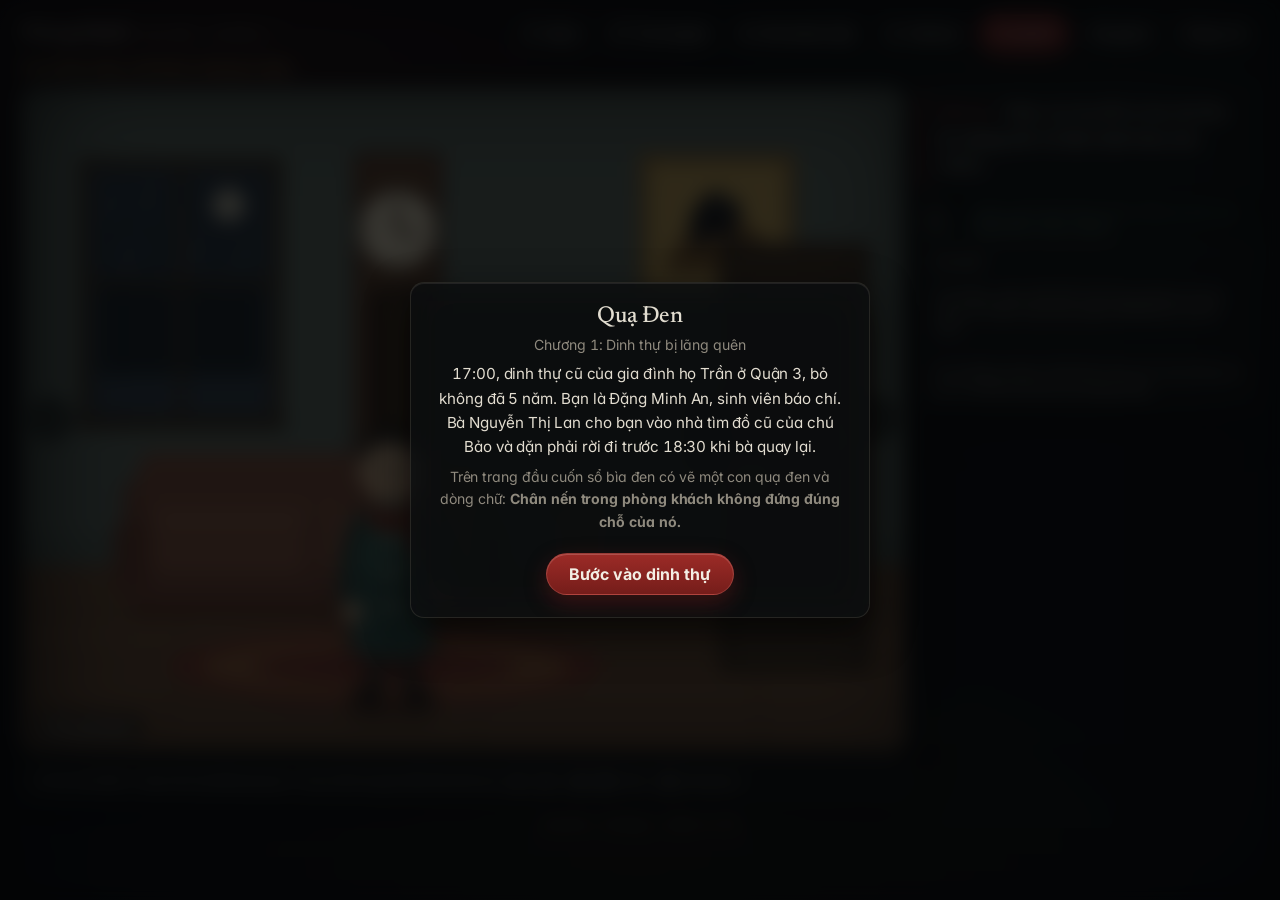
==== frontend/game.html @ e0f959d4 "fix: dong bo api.js sang session cookie va sua puzzle.js khop game.html" ====
<!doctype html>
<html lang="vi">
  <head>
    <meta charset="utf-8" />
    <meta name="viewport" content="width=device-width, initial-scale=1, viewport-fit=cover" />
    <meta name="color-scheme" content="dark" />
    <link rel="icon" href="data:," />
    <title>Quạ Đen: Chương 1, Dinh thự bị lãng quên</title>
    <link rel="preconnect" href="https://fonts.googleapis.com" />
    <link rel="preconnect" href="https://fonts.gstatic.com" crossorigin />
    <link href="https://fonts.googleapis.com/css2?family=Inter:wght@400;500;600;700&family=Newsreader:ital,opsz,wght@0,6..72,500;0,6..72,600;1,6..72,400&display=swap" rel="stylesheet" />
    <style>
      :root{
        --bg:#e9e4d8; --panel:#f5f1e6; --ink:#2b2620; --ink-soft:#5c554a;
        --line:#c9bfa9; --accent:#8a3324; --accent-2:#31544d;
        --slot:#efe9da; --slot-line:#b8ab8f; --bar:#efe9da;
        --shadow:0 10px 30px rgba(43,38,32,.18);
      }
      @media (prefers-color-scheme: dark){
        :root{
          --bg:#171512; --panel:#221f1b; --ink:#ece5d3; --ink-soft:#b3a98f;
          --line:#4a4234; --accent:#c96f4a; --accent-2:#7fb3a5;
          --slot:#2a2620; --slot-line:#57503e; --bar:#221f1b;
          --shadow:0 10px 30px rgba(0,0,0,.5);
        }
      }
      *{ box-sizing:border-box; }
      html,body{ margin:0; padding:0; }
      body{
        background:var(--bg); color:var(--ink);
        font-family:"Be Vietnam Pro", system-ui, sans-serif;
        min-height:100vh; min-height:100dvh; display:flex; flex-direction:column; align-items:center;
        padding:14px 14px calc(28px + env(safe-area-inset-bottom, 0px));
        -webkit-text-size-adjust:100%;
      }
      button{ font-family:inherit; cursor:pointer; min-height:2.25rem; touch-action:manipulation; }
      .wrap{ width:100%; max-width:1240px; display:flex; flex-direction:column; gap:12px; }

      /* ---------- responsive game layout (PC 2 cột, Mobile/Tablet 1 cột) ---------- */
      .game-layout{
        display:grid;
        grid-template-columns:minmax(0, 1fr) 340px;
        gap:14px;
        align-items:start;
      }
      .game-main{ display:flex; flex-direction:column; gap:10px; min-width:0; }
      .game-side{
        display:flex; flex-direction:column; gap:10px; min-width:0;
        position:sticky; top:12px;
      }

      /* ---------- top bar ---------- */
      .topbar{ display:flex; align-items:center; gap:8px; flex-wrap:wrap; }
      .topbar .room-name{
        font-family:"Playfair Display", serif; font-size:clamp(1.08rem, 2.2vw, 1.3rem); font-weight:700; letter-spacing:.02em;
        margin-right:auto; display:flex; align-items:baseline; gap:10px; flex-wrap:wrap;
      }
      .room-name .chap{ font-family:"Be Vietnam Pro",sans-serif; font-size:.72rem; font-weight:600; color:var(--ink-soft); letter-spacing:.14em; text-transform:uppercase; }
      .tbtn{
        background:var(--panel); color:var(--ink); border:1px solid var(--line);
        border-radius:8px; padding:6px 12px; min-height:38px; font-size:.84rem; font-weight:600;
        display:inline-flex; align-items:center; justify-content:center; gap:6px; white-space:nowrap;
        transition:border-color .15s, color .15s, filter .15s;
      }
      .tbtn:hover{ border-color:var(--accent); color:var(--accent); }
      .tbtn svg{ width:16px; height:16px; flex-shrink:0; }

      /* ---------- scene ---------- */
      .scene-shell{
        position:relative; border-radius:10px; overflow:hidden;
        border:1px solid var(--line); box-shadow:var(--shadow);
        background:#4d5a54; aspect-ratio:4/3;
        width:100%;
        max-width:min(100%, calc((100dvh - 140px) * 4 / 3));
        margin:0 auto;
        user-select:none; -webkit-user-select:none; touch-action:manipulation;
      }
      .scene{ position:absolute; inset:0; display:none; }
      .scene.active{ display:block; }
      .scene svg{ width:100%; height:100%; display:block; }
      .hotspot{
        position:absolute; background:transparent; border:none; padding:0; margin:0;
        min-height:0; cursor:pointer; border-radius:8px; z-index:3;
      }
      .hotspot:hover, .hotspot:focus-visible{
        outline:2px solid rgba(255,236,180,.0);
        box-shadow:inset 0 0 0 2px rgba(255,238,190,.55), inset 0 0 22px rgba(255,238,190,.28);
      }
      .hotspot.taken{ display:none; }
      .nav-arrow{
        position:absolute; top:50%; transform:translateY(-50%); z-index:5;
        width:44px; height:64px; border:none; border-radius:8px;
        background:rgba(20,16,10,.38); color:#f3ead2; font-size:1.5rem; line-height:1;
        display:flex; align-items:center; justify-content:center; min-height:0;
        transition:background .15s;
      }
      .nav-arrow:hover{ background:rgba(20,16,10,.62); }
      .nav-arrow.left{ left:8px; } .nav-arrow.right{ right:8px; }
      .vignette{ position:absolute; inset:0; pointer-events:none; z-index:2;
        box-shadow:inset 0 0 90px rgba(10,8,4,.5), inset 0 0 18px rgba(10,8,4,.35); }
      .room-tag{
        position:absolute; left:12px; bottom:10px; z-index:4; pointer-events:none;
        background:rgba(20,16,10,.5); color:#f3ead2; font-size:.78rem; font-weight:600;
        padding:5px 10px; border-radius:6px; letter-spacing:.06em;
      }
      /* ---------- player character ---------- */
      .player{
        position:absolute; z-index:6; width:13.5%; aspect-ratio: 62/150;
        left:42%; top:52%; transform:translate(-50%,-100%);
        pointer-events:none; filter:drop-shadow(0 10px 8px rgba(0,0,0,.35));
        transition:none; will-change:left,top;
      }
      .player-inner{ width:100%; height:100%; transform-origin:50% 90%; }
      .player.flip .player-inner{ transform:scaleX(-1); }
      .player.walking .player-inner{ animation:walkBob .36s ease-in-out infinite alternate; }
      .player.bending .player-inner{ animation:bendDown .55s ease forwards; }
      .player .held-item{
        position:absolute; right:-14%; top:46%; width:42%; height:28%;
        display:none; align-items:center; justify-content:center;
        background:rgba(245,241,230,.92); border:1.5px solid #8a3324; border-radius:50%;
        padding:4px;
      }
      .player.has-held .held-item{ display:flex; }
      .player .held-item svg{ width:100%; height:100%; }
      .player .walk-shadow{
        position:absolute; left:12%; right:12%; bottom:-2%; height:10px; border-radius:50%;
        background:rgba(0,0,0,.28); filter:blur(2px);
      }
      @keyframes walkBob{ from{ transform:translateY(0) rotate(-1.2deg);} to{ transform:translateY(-4.5%) rotate(1.2deg);} }
      @keyframes bendDown{ 0%{ transform:rotate(0);} 45%{ transform:rotate(9deg) translateY(6%);} 100%{ transform:rotate(0);} }
      .player.flip.walking .player-inner{ animation:walkBobFlip .36s ease-in-out infinite alternate; }
      @keyframes walkBobFlip{ from{ transform:scaleX(-1) translateY(0) rotate(-1.2deg);} to{ transform:scaleX(-1) translateY(-4.5%) rotate(1.2deg);} }
      .click-marker{
        position:absolute; z-index:5; width:26px; height:26px; margin:-13px 0 0 -13px;
        border:2px solid rgba(255,238,190,.95); border-radius:50%; pointer-events:none;
        opacity:0; transform:scale(.4);
      }
      .click-marker.pop{ animation:markerPop .5s ease-out forwards; }
      @keyframes markerPop{ 0%{opacity:1; transform:scale(.4);} 100%{opacity:0; transform:scale(1.5);} }
      .controls-hint{
        display:flex; gap:6px; flex-wrap:wrap; align-items:center; font-size:.8rem; color:var(--ink-soft);
        background:var(--panel); border:1px solid var(--line); border-radius:10px; padding:8px 12px; line-height:1.5;
      }
      .controls-hint b{ color:var(--ink); }
      .controls-hint kbd{
        font-family:inherit; font-size:.72rem; font-weight:700; background:var(--slot); border:1px solid var(--slot-line);
        border-bottom-width:2px; border-radius:5px; padding:1px 6px; color:var(--ink);
      }
      .target-ring{
        position:absolute; z-index:4; border:2px dashed rgba(255,238,190,.9); border-radius:8px; pointer-events:none;
        opacity:0; transition:opacity .2s;
      }
      .target-ring.show{ opacity:1; }

      /* ---------- dialogue ---------- */
      .dialogue{
        background:var(--bar); border:1px solid var(--line); border-radius:10px;
        min-height:64px; padding:12px 16px; display:flex; align-items:center;
        font-size:1rem; line-height:1.55;
      }
      .dialogue .who{ font-family:"Playfair Display",serif; font-style:italic; color:var(--accent); margin-right:8px; white-space:nowrap; }
      .objective{
        font-size:.82rem; color:var(--ink-soft); display:flex; gap:8px; align-items:center; padding:0 4px;
      }
      .objective b{ color:var(--accent-2); }

      /* ---------- inventory ---------- */
      .inv-wrap{ background:var(--panel); border:1px solid var(--line); border-radius:10px; padding:10px 12px; }
      .inv-label{ font-size:.7rem; font-weight:700; letter-spacing:.16em; text-transform:uppercase; color:var(--ink-soft); margin-bottom:8px; }
      .inv{ display:flex; gap:8px; flex-wrap:wrap; }
      .slot{
        width:60px; height:60px; border-radius:10px; border:1.5px dashed var(--slot-line);
        background:var(--slot); display:flex; flex-direction:column; align-items:center; justify-content:center;
        gap:1px; padding:4px 2px; position:relative; min-height:60px;
      }
      .slot.filled{ border-style:solid; cursor:pointer; }
      .slot.filled:hover{ border-color:var(--accent); }
      .slot.selected{ border-color:var(--accent); border-style:solid; box-shadow:0 0 0 2px var(--accent) inset, 0 4px 10px rgba(0,0,0,.15); background:var(--panel); }
      .slot svg{ width:30px; height:30px; }
      .slot .nm{ font-size:.56rem; font-weight:600; text-align:center; line-height:1.15; color:var(--ink); }
      .inv-empty{ font-size:.85rem; color:var(--ink-soft); padding:10px 2px; }

      /* ---------- modal / close-up ---------- */
      .overlay{
        position:fixed; inset:0; z-index:50; display:none;
        background:rgba(12,10,6,.66); align-items:center; justify-content:center; padding:16px;
      }
      .overlay.open{ display:flex; }
      .card{
        background:var(--panel); color:var(--ink); border:1px solid var(--line); border-radius:14px;
        max-width:460px; width:100%; padding:22px; box-shadow:var(--shadow);
        max-height:92vh; overflow-y:auto; text-align:center;
      }
      .card h2{ font-family:"Playfair Display",serif; margin:0 0 6px; font-size:1.45rem; }
      .card p{ margin:6px 0; line-height:1.6; font-size:.95rem; }
      .card .sub{ color:var(--ink-soft); font-size:.88rem; }
      .btn{
        background:var(--accent); color:#fdf6e3; border:none; border-radius:9px;
        padding:10px 22px; font-size:1rem; font-weight:700; margin-top:14px;
      }
      .btn:hover{ filter:brightness(1.12); }
      .btn.ghost{ background:transparent; color:var(--ink); border:1px solid var(--line); }
      .close-x{
        float:right; background:transparent; border:1px solid var(--line); border-radius:8px;
        width:38px; height:38px; font-size:1.05rem; color:var(--ink); min-height:38px;
      }

      /* clock puzzle */
      .clockface{ width:190px; height:190px; margin:10px auto; position:relative; }
      .steppers{ display:flex; gap:14px; justify-content:center; margin-top:8px; flex-wrap:wrap; }
      .stepper{ display:flex; align-items:center; gap:8px; }
      .stepper button{ width:40px; height:40px; border-radius:8px; border:1px solid var(--line); background:var(--slot); font-size:1.15rem; font-weight:700; color:var(--ink); }
      .stepper .val{ font-family:"Playfair Display",serif; font-size:1.5rem; min-width:64px; }
      .stepper .lab{ font-size:.72rem; color:var(--ink-soft); font-weight:700; letter-spacing:.1em; }

      /* safe keypad */
      .safe-display{
        font-family:"Playfair Display",serif; font-size:2rem; letter-spacing:.5em; text-indent:.5em;
        background:var(--slot); border:1px solid var(--line); border-radius:10px; padding:8px 0; margin:12px auto; max-width:260px; min-height:60px;
      }
      .pad{ display:grid; grid-template-columns:repeat(3,64px); gap:8px; justify-content:center; margin-top:6px; }
      .pad button{ height:52px; border-radius:10px; border:1px solid var(--line); background:var(--slot); font-size:1.2rem; font-weight:700; color:var(--ink); }
      .pad button:hover{ border-color:var(--accent); color:var(--accent); }
      .pad .wide{ grid-column:span 1; font-size:.85rem; }

      /* symbol panel */
      .symrow{ display:flex; gap:10px; justify-content:center; margin:14px 0 6px; flex-wrap:wrap; }
      .symbtn{
        width:72px; height:72px; border-radius:12px; border:1.5px solid var(--line);
        background:var(--slot); display:flex; align-items:center; justify-content:center; min-height:72px;
      }
      .symbtn:hover{ border-color:var(--accent); }
      .symbtn svg{ width:44px; height:44px; }
      .dots{ display:flex; gap:8px; justify-content:center; margin-top:10px; }
      .dots i{ width:12px; height:12px; border-radius:50%; border:1.5px solid var(--slot-line); display:block; }
      .dots i.on{ background:var(--accent); border-color:var(--accent); }
      .shake{ animation:shake .4s; }
      @keyframes shake{ 0%,100%{transform:translateX(0)} 25%{transform:translateX(-7px)} 75%{transform:translateX(7px)} }

      .mirror-syms{ display:flex; gap:14px; justify-content:center; align-items:center; margin:14px 0; flex-wrap:wrap; }
      .mirror-syms svg{ width:46px; height:46px; }
      .mirror-syms .arr{ color:var(--ink-soft); font-size:1.2rem; }
      .radio-line{ font-family:"Playfair Display",serif; font-style:italic; font-size:1.15rem; min-height:1.6em; }
      .static-noise{ letter-spacing:.3em; color:var(--ink-soft); }

      .end-stats{ display:flex; gap:10px; justify-content:center; margin:14px 0 4px; flex-wrap:wrap; }
      .end-stats .st{ background:var(--slot); border:1px solid var(--line); border-radius:10px; padding:10px 16px; }
      .end-stats .st b{ display:block; font-family:"Playfair Display",serif; font-size:1.4rem; }
      .end-stats .st span{ font-size:.72rem; color:var(--ink-soft); font-weight:700; letter-spacing:.08em; text-transform:uppercase; }

      .toast{
        position:fixed; left:50%; bottom:22px; transform:translateX(-50%) translateY(20px); z-index:60;
        background:#241f16; color:#f5edd6; padding:10px 18px; border-radius:10px; font-size:.92rem; font-weight:600;
        opacity:0; pointer-events:none; transition:all .25s; box-shadow:var(--shadow); max-width:92vw; text-align:center;
      }
      .toast.show{ opacity:1; transform:translateX(-50%) translateY(0); }

      .footer-note{ font-size:.78rem; color:var(--ink-soft); text-align:center; margin-top:2px; line-height:1.6; }
      @media (max-width:820px){
        .wrap{ max-width:820px; }
        .game-layout{ grid-template-columns:1fr; }
        .game-side{ position:static; }
        .scene-shell{ max-width:min(100%, calc(50dvh * 4 / 3)); }
      }
      @media (hover:none){
        .kbd-hint{ display:none; }
        .hotspot:not(.taken){
          box-shadow:inset 0 0 0 1.5px rgba(255,238,190,.22);
        }
      }
      @media (max-width:600px){
        body{ padding:10px 10px calc(20px + env(safe-area-inset-bottom, 0px)); }
        .topbar{ gap:6px; }
        .topbar .room-name{ width:100%; margin-right:0; font-size:1.08rem; }
        .tbtn{ padding:6px 10px; font-size:.8rem; min-height:36px; flex:1 1 auto; }
        .game-user{ width:100%; text-align:left; }
        .slot{ width:56px; height:56px; min-height:56px; }
        .dialogue{ font-size:.94rem; min-height:58px; padding:10px 12px; }
        .controls-hint{ font-size:.76rem; padding:7px 10px; }
        .nav-arrow{ width:40px; height:58px; font-size:1.35rem; }
        .nav-arrow.left{ left:4px; } .nav-arrow.right{ right:4px; }
        .card{ padding:18px 16px; }
        .pad{ grid-template-columns:repeat(3, minmax(52px, 64px)); gap:6px; }
        .pad button{ height:48px; }
        .symbtn{ width:62px; height:62px; min-height:62px; }
        .symbtn svg{ width:36px; height:36px; }
      }
      @media (prefers-reduced-motion: reduce){
        .shake{ animation:none; }
        .toast{ transition:none; }
      }
    </style>
  
    <style>
      /* Giao dien Rusty Lake Noir + Liquid Glass toi cho game Qua Den. */
      :root{
        --bg:#070809; --panel:rgba(14,16,17,.74); --ink:#e2ddd0; --ink-soft:#8f8a7e;
        --line:rgba(210,198,170,.13); --accent:#b89146; --accent-2:#5d8277; --blood:#8c2623;
        --slot:rgba(226,221,208,.04); --slot-line:rgba(210,198,170,.18); --bar:rgba(14,16,17,.74);
        --shadow:inset 0 1px 0 rgba(242,234,214,.09), 0 16px 42px rgba(0,0,0,.68);
        --font-display:"Newsreader", Georgia, "Times New Roman", serif;
        --font-apple:-apple-system, BlinkMacSystemFont, "SF Pro Text", "Inter", "Segoe UI", system-ui, sans-serif;
      }
      body{
        font-family:var(--font-apple);
        font-feature-settings:"cv02","cv03","cv04","cv11";
        font-variant-numeric:tabular-nums;
        letter-spacing:-.005em;
        -webkit-font-smoothing:antialiased;
        -moz-osx-font-smoothing:grayscale;
        text-rendering:optimizeLegibility;
        background:
          radial-gradient(ellipse 65% 45% at 18% 8%, rgba(140,38,35,.17), transparent 62%),
          radial-gradient(ellipse 60% 50% at 85% 22%, rgba(28,48,42,.30), transparent 65%),
          radial-gradient(ellipse 75% 45% at 50% 96%, rgba(115,87,35,.12), transparent 60%),
          var(--bg);
        background-attachment:fixed;
      }
      body::after{
        content:""; position:fixed; inset:0; pointer-events:none; z-index:40;
        box-shadow:inset 0 0 130px rgba(0,0,0,.78);
      }
      .topbar .room-name, .card h2, .dialogue .who, .stepper .val,
      .safe-display, .radio-line, .end-stats .st b{
        font-family:var(--font-display);
        font-weight:500;
        letter-spacing:-.015em;
      }
      .dialogue{
        font-family:var(--font-display); font-size:1.05rem; line-height:1.58;
        border-left:3px solid #8c2623;
      }
      .dialogue .who{ color:#b83b36; font-style:italic; }
      .room-name .chap{ font-family:var(--font-apple); letter-spacing:.1em; font-size:.66rem; }
      .tbtn{
        text-decoration:none;
        border-radius:999px;
        background:var(--panel);
        backdrop-filter:blur(18px) saturate(140%);
        -webkit-backdrop-filter:blur(18px) saturate(140%);
        box-shadow:inset 0 1px 0 rgba(242,234,214,.08);
      }
      .tbtn:hover{ border-color:rgba(207,169,92,.45); color:#cfa95c; }
      .tbtn.gold{
        background:linear-gradient(180deg,#9c2b27,#751d1a);
        border-color:rgba(214,114,108,.35);
        color:#f3eee4;
        box-shadow:inset 0 1px 0 rgba(255,225,220,.2), 0 6px 20px rgba(117,29,26,.42);
      }
      .tbtn.gold:hover{ color:#ffffff; filter:brightness(1.1); }
      .scene-shell{ border-radius:16px; border-color:rgba(210,198,170,.16); }
      .nav-arrow{
        border-radius:999px;
        width:44px; height:44px;
        background:rgba(12,14,15,.65);
        border:1px solid rgba(210,198,170,.16);
        backdrop-filter:blur(16px) saturate(140%);
        -webkit-backdrop-filter:blur(16px) saturate(140%);
      }
      .room-tag{
        border-radius:999px;
        background:rgba(12,14,15,.68);
        border:1px solid rgba(210,198,170,.14);
        backdrop-filter:blur(14px);
        -webkit-backdrop-filter:blur(14px);
      }
      .controls-hint, .dialogue, .inv-wrap, .card{
        border-radius:14px;
        backdrop-filter:blur(20px) saturate(140%);
        -webkit-backdrop-filter:blur(20px) saturate(140%);
        box-shadow:var(--shadow);
      }
      .overlay{ backdrop-filter:blur(10px); -webkit-backdrop-filter:blur(10px); background:rgba(5,6,7,.78); }
      .btn{
        border-radius:999px;
        background:linear-gradient(180deg,#9c2b27,#751d1a);
        border:1px solid rgba(214,114,108,.35);
        color:#f3eee4;
        box-shadow:inset 0 1px 0 rgba(255,225,220,.2), 0 8px 22px rgba(117,29,26,.42);
      }
      .btn.ghost{
        background:rgba(226,221,208,.05);
        color:var(--ink);
        border:1px solid var(--line);
        box-shadow:inset 0 1px 0 rgba(242,234,214,.08);
      }
      .slot{ border-radius:12px; }
      .slot.selected{ border-color:#b83b36; box-shadow:0 0 0 2px rgba(184,59,54,.65) inset, 0 4px 12px rgba(0,0,0,.4); }
      .toast{
        border-radius:999px;
        background:rgba(14,16,17,.88);
        border:1px solid rgba(210,198,170,.18);
        backdrop-filter:blur(18px) saturate(140%);
        -webkit-backdrop-filter:blur(18px) saturate(140%);
      }
      .game-user{ font-size:.8rem; font-weight:600; color:#cfa95c; }
      .player .held-item{ border-color:#b83b36; }
      .inv-server{
        margin-top:8px; font-size:.8rem; color:var(--ink-soft);
        border-top:1px dashed var(--slot-line); padding-top:8px; line-height:1.5;
      }
      .save-hint{ font-size:.78rem; color:var(--ink-soft); }

      /* ---------- khung tro chuyen nhan vat ---------- */
      .chat-card{ text-align:left; max-width:520px; }
      .chat-head{
        display:flex; align-items:center; gap:12px; padding-bottom:12px;
        border-bottom:1px solid var(--line); margin-bottom:14px;
      }
      .chat-avatar{
        width:44px; height:44px; border-radius:999px; flex-shrink:0;
        background:radial-gradient(circle at 30% 30%, rgba(184,59,54,.45), rgba(14,16,17,.9));
        border:1px solid rgba(207,169,92,.35);
        display:flex; align-items:center; justify-content:center;
        font-family:var(--font-display); font-size:1.2rem; color:#cfa95c;
      }
      .chat-meta{ flex:1; min-width:0; }
      .chat-meta h3{
        margin:0; font-family:var(--font-display); font-size:1.2rem; font-weight:600; color:var(--ink);
      }
      .chat-meta span{ font-size:.78rem; color:var(--ink-soft); display:block; }
      .chat-body{
        font-family:var(--font-display); font-size:1.08rem; line-height:1.65;
        color:var(--ink); min-height:72px; margin-bottom:14px;
        padding:12px 14px; border-radius:12px;
        background:rgba(7,8,9,.52); border:1px solid var(--line);
        border-left:3px solid #8c2623;
      }
      .chat-choices{ display:flex; flex-direction:column; gap:8px; margin-bottom:10px; }
      .chat-choice{
        text-align:left; background:rgba(226,221,208,.05); color:var(--ink);
        border:1px solid var(--line); border-radius:12px; padding:10px 14px;
        font-size:.9rem; font-weight:500; transition:border-color .15s, background .15s;
      }
      .chat-choice:hover{ border-color:rgba(207,169,92,.48); background:rgba(207,169,92,.1); }
      .chat-foot{ display:flex; gap:10px; justify-content:flex-end; flex-wrap:wrap; }
      .chat-foot .btn{ margin-top:0; }
    </style>
  </head>
  <body>
    <div class="wrap">
      <div class="topbar">
        <div class="room-name"><span id="roomName">Phòng khách</span><span class="chap">Quạ Đen · Chương 1</span></div>
        <button class="tbtn" id="btnHint" type="button">
          <svg viewBox="0 0 24 24" fill="none" stroke="currentColor" stroke-width="2"><path d="M9 18h6M10 21h4M12 3a6 6 0 0 0-4 10.5c.8.7 1 1.5 1 2.5h6c0-1 .2-1.8 1-2.5A6 6 0 0 0 12 3z"/></svg>
          Gợi ý
        </button>
        <button class="tbtn" id="btnChat" type="button">
          <svg viewBox="0 0 24 24" fill="none" stroke="currentColor" stroke-width="2"><path d="M21 15a2 2 0 0 1-2 2H7l-4 4V5a2 2 0 0 1 2-2h14a2 2 0 0 1 2 2z"/></svg>
          Trò chuyện
        </button>
        <button class="tbtn" id="btnSound" type="button" aria-label="Bật tắt âm thanh">
          <svg viewBox="0 0 24 24" fill="none" stroke="currentColor" stroke-width="2"><path d="M11 5 6 9H3v6h3l5 4zM15.5 8.5a5 5 0 0 1 0 7M18.5 5.5a9 9 0 0 1 0 13"/></svg>
          <span id="soundLabel">Âm thanh: bật</span>
        </button>
        <button class="tbtn" id="btnRestart" type="button">
          <svg viewBox="0 0 24 24" fill="none" stroke="currentColor" stroke-width="2"><path d="M3 12a9 9 0 1 0 3-6.7M3 4v5h5"/></svg>
          Chơi lại
        </button>
        <button class="tbtn gold" id="btnSave" type="button">Lưu game</button>
        <button class="tbtn" id="btnLoad" type="button">Tải game</button>
        <a class="tbtn" href="index.html">Trang chủ</a>
        <span class="game-user" id="gameUser"></span>
      </div>

      <div class="game-layout">
        <div class="game-main">
          <div class="scene-shell" id="sceneShell">
        <!-- ============ ROOM A : PHÒNG KHÁCH DINH THỰ ============ -->
        <div class="scene active" id="scene-A">
          <svg viewBox="0 0 800 600" preserveAspectRatio="xMidYMid slice" aria-label="Phòng khách">
            <rect x="0" y="0" width="800" height="432" fill="#66766c"/>
            <rect x="0" y="0" width="800" height="432" fill="#000" opacity="0.06"/>
            <rect x="0" y="404" width="800" height="28" fill="#57665d"/>
            <rect x="0" y="432" width="800" height="168" fill="#6e4f36"/>
            <g stroke="#5d422c" stroke-width="3">
              <line x1="0" y1="474" x2="800" y2="474"/><line x1="0" y1="518" x2="800" y2="518"/><line x1="0" y1="562" x2="800" y2="562"/>
              <line x1="150" y1="432" x2="130" y2="600"/><line x1="420" y1="432" x2="410" y2="600"/><line x1="660" y1="432" x2="670" y2="600"/>
            </g>
            <!-- window -->
            <g>
              <rect x="58" y="68" width="174" height="234" fill="#31404d"/>
              <rect x="70" y="80" width="150" height="180" fill="#26333f"/>
              <rect x="70" y="180" width="150" height="80" fill="#1f2c33"/>
              <path d="M70 180 Q120 168 160 178 T220 176 V260 H70 Z" fill="#182228"/>
              <circle cx="188" cy="106" r="15" fill="#d8d2ba" opacity="0.85"/>
              <g stroke="#9fb4bd" stroke-width="2" opacity="0.5">
                <line x1="88" y1="92" x2="80" y2="118"/><line x1="118" y1="88" x2="110" y2="114"/><line x1="148" y1="94" x2="140" y2="120"/>
                <line x1="100" y1="140" x2="92" y2="166"/><line x1="160" y1="136" x2="152" y2="162"/><line x1="205" y1="140" x2="197" y2="166"/>
              </g>
              <rect x="58" y="68" width="174" height="234" fill="none" stroke="#3a2e20" stroke-width="10"/>
              <line x1="145" y1="68" x2="145" y2="302" stroke="#3a2e20" stroke-width="7"/>
              <line x1="58" y1="176" x2="232" y2="176" stroke="#3a2e20" stroke-width="7"/>
              <rect x="50" y="298" width="190" height="12" fill="#3a2e20"/>
              <g id="crowA" style="display:none">
                <path d="M96 296 q-4-20 8-30 q4-12 16-13 q13-1 17 10 q12 4 10 18 q-1 10-10 15 Z" fill="#101216"/>
                <path d="M137 262 l16 4-15 6z" fill="#101216"/>
                <circle cx="128" cy="262" r="2.6" fill="#e8e2c8"/>
                <path d="M104 296 l-3 8M124 296 l2 8" stroke="#101216" stroke-width="3"/>
              </g>
            </g>
            <!-- painting -->
            <g>
              <rect x="558" y="58" width="144" height="134" fill="#8a6d3b"/>
              <rect x="568" y="68" width="124" height="114" fill="#c8a75a"/>
              <path d="M580 168 Q600 118 630 116 Q662 114 678 150 L684 168 Z" fill="#7c5a2e"/>
              <path d="M606 128 q-3-16 9-24 q3-9 13-10 q11-1 14 8 q10 3 9 14 q-1 9-8 12 l4 14-8 2-3-12-16 2-2 12-8-1z" fill="#17181c"/>
              <path d="M642 102 l13 3-12 5z" fill="#17181c"/>
              <circle cx="634" cy="103" r="2.4" fill="#efe8cc"/>
            </g>
            <!-- clock -->
            <g>
              <rect x="300" y="58" width="82" height="414" rx="6" fill="#54382a"/>
              <rect x="308" y="66" width="66" height="398" rx="4" fill="#63452f"/>
              <circle cx="341" cy="128" r="37" fill="#e9dfc4"/>
              <circle cx="341" cy="128" r="37" fill="none" stroke="#3c281a" stroke-width="4"/>
              <g stroke="#3c281a" stroke-width="2">
                <line x1="341" y1="97" x2="341" y2="104"/><line x1="341" y1="152" x2="341" y2="159"/>
                <line x1="310" y1="128" x2="317" y2="128"/><line x1="365" y1="128" x2="372" y2="128"/>
              </g>
              <line x1="341" y1="128" x2="341" y2="106" stroke="#3c281a" stroke-width="4"/>
              <line x1="341" y1="128" x2="358" y2="138" stroke="#3c281a" stroke-width="4"/>
              <rect x="316" y="182" width="50" height="180" fill="#2e2015"/>
              <line x1="341" y1="190" x2="341" y2="316" stroke="#c8a75a" stroke-width="3"/>
              <circle cx="341" cy="330" r="15" fill="#c8a75a"/>
              <rect id="clockDrawer" x="312" y="392" width="58" height="34" rx="3" fill="#4a3121" stroke="#c8a75a" stroke-width="0"/>
            </g>
            <!-- sofa -->
            <g>
              <rect x="92" y="352" width="346" height="118" rx="16" fill="#744636"/>
              <rect x="106" y="330" width="318" height="58" rx="14" fill="#82503c"/>
              <rect x="118" y="382" width="140" height="58" rx="10" fill="#8a5741"/>
              <rect x="270" y="382" width="140" height="58" rx="10" fill="#8a5741"/>
              <rect x="120" y="384" width="136" height="10" rx="5" fill="#96644c"/>
              <rect x="84" y="392" width="30" height="66" rx="12" fill="#6b3d2d"/>
              <rect x="416" y="392" width="30" height="66" rx="12" fill="#6b3d2d"/>
              <rect x="100" y="466" width="330" height="14" fill="#5d3423"/>
            </g>
            <!-- rug -->
            <g>
              <ellipse cx="330" cy="524" rx="196" ry="36" fill="#7d3b2e"/>
              <ellipse cx="330" cy="524" rx="168" ry="27" fill="#96603a"/>
              <ellipse cx="330" cy="524" rx="120" ry="17" fill="#7d3b2e"/>
            </g>
            <!-- plant -->
            <g>
              <path d="M492 380 q-26-34-8-58 q20 16 14 46 M500 378 q0-40 22-52 q8 24-8 48 M498 380 q-34-16-52 2 q20 18 46 8" fill="#3f5d43"/>
              <path d="M478 380 h56 l-7 78 a6 6 0 0 1-6 5 h-30 a6 6 0 0 1-6-5 Z" fill="#96603a"/>
              <rect x="472" y="372" width="68" height="12" rx="3" fill="#7d4f2e"/>
            </g>
            <!-- door -->
            <g>
              <rect x="632" y="140" width="136" height="390" fill="#3a2c1e"/>
              <rect x="642" y="150" width="116" height="372" fill="#4c3a28"/>
              <rect x="656" y="168" width="88" height="130" fill="none" stroke="#38291a" stroke-width="5"/>
              <rect x="656" y="330" width="88" height="130" fill="none" stroke="#38291a" stroke-width="5"/>
              <circle cx="660" cy="352" r="7" fill="#c8a75a"/>
              <rect x="652" y="318" width="16" height="24" rx="2" fill="#2c2013"/>
              <g id="doorGlow" style="display:none"><rect x="642" y="150" width="116" height="372" fill="#ffe9a8" opacity="0.14"/></g>
            </g>
            <!-- symbol panel -->
            <g>
              <rect x="596" y="278" width="40" height="74" rx="5" fill="#2c2620"/>
              <circle cx="616" cy="296" r="6" fill="#57503e"/>
              <circle cx="616" cy="316" r="6" fill="#57503e"/>
              <circle cx="616" cy="336" r="6" fill="#57503e"/>
            </g>
          </svg>
          <button class="hotspot" data-act="window" style="left:7.25%;top:11.3%;width:21.75%;height:39%" aria-label="Cửa sổ"></button>
          <button class="hotspot" data-act="painting" style="left:69.75%;top:9.7%;width:18%;height:22.3%" aria-label="Bức tranh con quạ"></button>
          <button class="hotspot" data-act="clock" style="left:37.25%;top:9.7%;width:10.5%;height:69%" aria-label="Đồng hồ đứng"></button>
          <button class="hotspot" data-act="cushion" style="left:15%;top:57.5%;width:18.1%;height:12.5%" aria-label="Gối sofa"></button>
          <button class="hotspot" data-act="rug" style="left:20%;top:82%;width:42%;height:12%" aria-label="Tấm thảm"></button>
          <button class="hotspot" data-act="plant" style="left:58.5%;top:52%;width:9.25%;height:27%" aria-label="Chậu cây"></button>
          <button class="hotspot" data-act="panel" style="left:73.5%;top:45%;width:6.5%;height:14%" aria-label="Bảng nút bên cửa"></button>
          <button class="hotspot" data-act="door" style="left:79.75%;top:24.7%;width:15.5%;height:62.3%" aria-label="Cửa chính"></button>
        </div>

        <!-- ============ ROOM B : PHÒNG LÀM VIỆC ============ -->
        <div class="scene" id="scene-B">
          <svg viewBox="0 0 800 600" preserveAspectRatio="xMidYMid slice" aria-label="Phòng làm việc">
            <rect x="0" y="0" width="800" height="432" fill="#71606a"/>
            <rect x="0" y="404" width="800" height="28" fill="#61525b"/>
            <rect x="0" y="432" width="800" height="168" fill="#5f4634"/>
            <g stroke="#513b2b" stroke-width="3">
              <line x1="0" y1="478" x2="800" y2="478"/><line x1="0" y1="524" x2="800" y2="524"/><line x1="0" y1="566" x2="800" y2="566"/>
              <line x1="240" y1="432" x2="225" y2="600"/><line x1="540" y1="432" x2="545" y2="600"/>
            </g>
            <!-- window moon -->
            <g>
              <rect x="60" y="70" width="120" height="150" fill="#232c3a"/>
              <circle cx="140" cy="108" r="17" fill="#e6dfc2"/>
              <circle cx="133" cy="103" r="15" fill="#232c3a" opacity="0.35"/>
              <g fill="#cfd6dd" opacity="0.8"><circle cx="86" cy="96" r="1.8"/><circle cx="104" cy="150" r="1.6"/><circle cx="88" cy="188" r="1.8"/><circle cx="156" cy="168" r="1.5"/></g>
              <rect x="60" y="70" width="120" height="150" fill="none" stroke="#38291c" stroke-width="8"/>
              <line x1="120" y1="70" x2="120" y2="220" stroke="#38291c" stroke-width="5"/>
            </g>
            <!-- photo -->
            <g>
              <rect x="468" y="88" width="94" height="84" fill="#4a3a28"/>
              <rect x="476" y="96" width="78" height="68" fill="#b9ac8d"/>
              <path d="M482 158 L512 116 L532 140 L544 126 L552 158 Z" fill="#6b5b3e"/>
              <rect x="502" y="104" width="10" height="24" fill="#54452c"/>
              <path d="M498 106 h18 l-9-10z" fill="#54452c"/>
              <circle cx="507" cy="118" r="4.5" fill="#e9dfc4"/>
            </g>
            <!-- dresser + mirror -->
            <g>
              <rect x="238" y="238" width="194" height="76" fill="#5d4130"/>
              <rect x="238" y="238" width="194" height="12" fill="#6e4e38"/>
              <rect x="250" y="260" width="80" height="18" fill="#513826"/><rect x="340" y="260" width="80" height="18" fill="#513826"/>
              <rect x="250" y="286" width="80" height="18" fill="#513826"/><rect x="340" y="286" width="80" height="18" fill="#513826"/>
              <ellipse cx="320" cy="152" rx="56" ry="64" fill="#93a3a8"/>
              <ellipse cx="320" cy="152" rx="56" ry="64" fill="none" stroke="#4a3a28" stroke-width="8"/>
              <ellipse cx="320" cy="152" rx="44" ry="52" fill="#aebfc0" opacity="0.55"/>
              <path d="M292 196 Q320 120 356 108" stroke="#d7e2e2" stroke-width="6" fill="none" opacity="0.5"/>
              <g id="mirrorSyms" style="display:none"></g>
              <!-- candle holder -->
              <rect x="398" y="228" width="22" height="10" rx="2" fill="#8a6d3b"/>
              <g id="candleB" style="display:none">
                <rect x="404" y="196" width="10" height="34" rx="2" fill="#e6ddc2"/>
                <g id="flameB" style="display:none">
                  <path d="M409 178 q7 10 0 18 q-7-8 0-18z" fill="#f2a541"/>
                  <path d="M409 186 q3.4 5 0 9 q-3.4-4 0-9z" fill="#ffd98a"/>
                </g>
              </g>
            </g>
            <!-- bed -->
            <g>
              <rect x="56" y="298" width="16" height="150" fill="#4a3121"/>
              <rect x="56" y="292" width="240" height="26" rx="8" fill="#54382a"/>
              <rect x="64" y="352" width="360" height="96" rx="10" fill="#ddd3b8"/>
              <path d="M64 396 h360 v40 a10 10 0 0 1-10 10 H74 a10 10 0 0 1-10-10z" fill="#54687a"/>
              <rect x="72" y="318" width="150" height="46" rx="12" fill="#ece4cb"/>
              <rect x="72" y="318" width="150" height="46" rx="12" fill="none" stroke="#c9bfa0" stroke-width="3"/>
              <rect x="64" y="440" width="360" height="12" fill="#4a3121"/>
              <rect x="76" y="452" width="14" height="34" fill="#3c281a"/><rect x="398" y="452" width="14" height="34" fill="#3c281a"/>
            </g>
            <!-- chest -->
            <g>
              <path d="M468 428 a87 34 0 0 1 174 0z" fill="#6e4e38"/>
              <rect x="468" y="428" width="174" height="72" fill="#5d4130"/>
              <rect x="468" y="428" width="174" height="10" fill="#513826"/>
              <rect x="540" y="440" width="30" height="26" rx="3" fill="#8a6d3b"/>
              <g id="ropeB">
                <path d="M486 402 Q555 448 624 400" stroke="#b39b6d" stroke-width="6" fill="none"/>
                <path d="M486 462 Q555 420 624 464" stroke="#b39b6d" stroke-width="6" fill="none"/>
                <circle cx="555" cy="436" r="8" fill="#b39b6d"/>
              </g>
            </g>
            <!-- wardrobe -->
            <g id="wardClosed">
              <rect x="618" y="58" width="154" height="414" fill="#54382a"/>
              <rect x="628" y="70" width="64" height="390" fill="#63452f"/>
              <rect x="698" y="70" width="64" height="390" fill="#63452f"/>
              <circle cx="686" cy="268" r="5" fill="#c8a75a"/><circle cx="704" cy="268" r="5" fill="#c8a75a"/>
            </g>
            <g id="wardOpen" style="display:none">
              <rect x="618" y="58" width="154" height="414" fill="#54382a"/>
              <rect x="628" y="70" width="134" height="390" fill="#241a10"/>
              <rect x="628" y="180" width="134" height="8" fill="#4a3121"/>
              <rect x="628" y="300" width="134" height="8" fill="#4a3121"/>
              <path d="M648 96 q10 40-2 76 M690 96 q-8 40 0 76 M728 96 q8 40 0 76" stroke="#3d4a55" stroke-width="12" fill="none"/>
              <g id="tinB">
                <rect x="662" y="238" width="66" height="44" rx="4" fill="#7d8894"/>
                <rect x="662" y="238" width="66" height="10" fill="#67727e"/>
                <circle cx="670" cy="266" r="3" fill="#454f58"/><circle cx="720" cy="266" r="3" fill="#454f58"/>
                <circle cx="670" cy="246" r="3" fill="#454f58"/><circle cx="720" cy="246" r="3" fill="#454f58"/>
              </g>
              <rect x="646" y="330" width="44" height="30" fill="#71606a"/><rect x="700" y="330" width="44" height="30" fill="#5d6d66"/>
            </g>
          </svg>
          <button class="hotspot" data-act="bwindow" style="left:7.5%;top:11.7%;width:15%;height:25%" aria-label="Cửa sổ hành lang"></button>
          <button class="hotspot" data-act="photo" style="left:58.5%;top:14.7%;width:11.75%;height:14%" aria-label="Khung ảnh cũ"></button>
          <button class="hotspot" data-act="mirror" style="left:29.75%;top:13%;width:24.25%;height:39%" aria-label="Bàn trang điểm và gương"></button>
          <button class="hotspot" data-act="pillow" style="left:8.75%;top:52%;width:19.5%;height:9%" aria-label="Gối trên giường"></button>
          <button class="hotspot" data-act="bed" style="left:8%;top:60%;width:45%;height:24%" aria-label="Giường ngủ"></button>
          <button class="hotspot" data-act="chest" style="left:58.5%;top:64%;width:21.75%;height:19.3%" aria-label="Rương gỗ"></button>
          <button class="hotspot" data-act="wardrobe" style="left:77.25%;top:9.7%;width:19.25%;height:69%" aria-label="Tủ quần áo"></button>
        </div>

        <!-- ============ ROOM C : TẦNG HẦM ============ -->
        <div class="scene" id="scene-C">
          <svg viewBox="0 0 800 600" preserveAspectRatio="xMidYMid slice" aria-label="Tầng hầm">
            <rect x="0" y="0" width="800" height="432" fill="#68755e"/>
            <rect x="0" y="404" width="800" height="28" fill="#596650"/>
            <rect x="0" y="432" width="800" height="168" fill="#8a7a5f"/>
            <g stroke="#77684f" stroke-width="3">
              <line x1="0" y1="488" x2="800" y2="488"/><line x1="0" y1="544" x2="800" y2="544"/>
              <line x1="200" y1="432" x2="200" y2="600"/><line x1="470" y1="432" x2="470" y2="600"/><line x1="660" y1="432" x2="660" y2="600"/>
            </g>
            <!-- lamp -->
            <g>
              <line x1="400" y1="0" x2="400" y2="46" stroke="#333" stroke-width="4"/>
              <path d="M366 76 L400 44 L434 76 Z" fill="#31453f"/>
              <circle cx="400" cy="80" r="9" fill="#f2d492"/>
              <ellipse cx="400" cy="120" rx="90" ry="40" fill="#f2d492" opacity="0.10"/>
            </g>
            <!-- shelf with jars -->
            <g>
              <rect x="56" y="118" width="264" height="10" fill="#4f3d2a"/>
              <g>
                <rect x="76" y="82" width="34" height="36" rx="4" fill="#b9c4b2" opacity="0.85"/><rect x="76" y="76" width="34" height="8" fill="#7a4a2e"/>
                <rect x="126" y="74" width="28" height="44" rx="4" fill="#c4b498" opacity="0.85"/><rect x="126" y="68" width="28" height="8" fill="#7a4a2e"/>
                <rect x="170" y="86" width="40" height="32" rx="4" fill="#a8b89b" opacity="0.85"/><rect x="170" y="80" width="40" height="8" fill="#7a4a2e"/>
                <rect x="228" y="78" width="30" height="40" rx="4" fill="#b9c4b2" opacity="0.85"/><rect x="228" y="72" width="30" height="8" fill="#7a4a2e"/>
                <rect x="272" y="88" width="34" height="30" rx="4" fill="#c4b498" opacity="0.85"/><rect x="272" y="82" width="34" height="8" fill="#7a4a2e"/>
              </g>
            </g>
            <!-- window above sink -->
            <g>
              <rect x="330" y="80" width="140" height="112" fill="#2b3844"/>
              <path d="M330 160 Q380 146 420 154 T470 152 V192 H330Z" fill="#1c262e"/>
              <circle cx="436" cy="104" r="11" fill="#d8d2ba" opacity="0.8"/>
              <rect x="330" y="80" width="140" height="112" fill="none" stroke="#3a2e20" stroke-width="8"/>
              <line x1="400" y1="80" x2="400" y2="192" stroke="#3a2e20" stroke-width="5"/>
            </g>
            <!-- vent -->
            <g>
              <rect x="618" y="78" width="124" height="94" fill="#79827a"/>
              <rect x="618" y="78" width="124" height="94" fill="none" stroke="#4c554e" stroke-width="6"/>
              <g id="ventClosed">
                <g stroke="#4c554e" stroke-width="7">
                  <line x1="630" y1="102" x2="730" y2="102"/><line x1="630" y1="125" x2="730" y2="125"/><line x1="630" y1="148" x2="730" y2="148"/>
                </g>
                <circle cx="628" cy="88" r="3.4" fill="#39423c"/><circle cx="732" cy="88" r="3.4" fill="#39423c"/>
                <circle cx="628" cy="162" r="3.4" fill="#39423c"/><circle cx="732" cy="162" r="3.4" fill="#39423c"/>
              </g>
              <g id="ventOpen" style="display:none">
                <rect x="626" y="86" width="108" height="78" fill="#14161a"/>
                <g id="ventCandle">
                  <rect x="668" y="118" width="24" height="42" rx="3" fill="#e6ddc2"/>
                  <rect x="664" y="112" width="32" height="8" rx="2" fill="#c9bfa0"/>
                </g>
              </g>
            </g>
            <!-- hanging pans -->
            <g stroke="#3c3a34" stroke-width="4" fill="#565a54">
              <line x1="520" y1="96" x2="520" y2="118"/><circle cx="520" cy="136" r="18"/>
              <line x1="562" y1="96" x2="562" y2="112"/><circle cx="562" cy="128" r="15"/>
            </g>
            <!-- counter -->
            <g>
              <rect x="40" y="330" width="520" height="18" fill="#7a6248"/>
              <rect x="48" y="348" width="504" height="172" fill="#5d4a34"/>
              <g stroke="#4a3a28" stroke-width="4">
                <line x1="180" y1="348" x2="180" y2="520"/><line x1="300" y1="348" x2="300" y2="520"/><line x1="440" y1="348" x2="440" y2="520"/>
              </g>
              <circle cx="162" cy="430" r="5" fill="#c8a75a"/><circle cx="282" cy="430" r="5" fill="#c8a75a"/><circle cx="500" cy="430" r="5" fill="#c8a75a"/>
              <!-- stove -->
              <rect x="84" y="306" width="150" height="24" fill="#3c3a34"/>
              <circle cx="122" cy="318" r="13" fill="#24231f"/><circle cx="196" cy="318" r="16" fill="#24231f"/>
              <g>
                <path d="M140 262 h44 l6 40 h-56z" fill="#79827a"/>
                <path d="M190 278 q22 4 0 18" fill="none" stroke="#79827a" stroke-width="6"/>
                <rect x="156" y="252" width="12" height="12" fill="#565d58"/>
                <path d="M162 238 q6-8 0-14 M174 240 q6-8 0-14" stroke="#cfd6dd" stroke-width="3" fill="none" opacity="0.6"/>
              </g>
              <!-- sink -->
              <rect x="300" y="330" width="132" height="14" fill="#6d7a72"/>
              <path d="M352 330 v-26 a14 14 0 0 1 28 0" fill="none" stroke="#9aa79e" stroke-width="8"/>
              <rect x="358" y="296" width="16" height="8" fill="#9aa79e"/>
              <!-- radio -->
              <g>
                <line x1="548" y1="264" x2="586" y2="196" stroke="#2c2620" stroke-width="3"/>
                <rect x="468" y="264" width="94" height="66" rx="7" fill="#8a5a34"/>
                <rect x="468" y="264" width="94" height="66" rx="7" fill="none" stroke="#5f3d22" stroke-width="3"/>
                <circle cx="492" cy="297" r="16" fill="#5f3d22"/>
                <g stroke="#3c281a" stroke-width="2"><line x1="482" y1="288" x2="502" y2="306"/><line x1="502" y1="288" x2="482" y2="306"/></g>
                <rect x="516" y="276" width="36" height="14" fill="#e9dfc4"/>
                <circle id="radioLight" cx="534" cy="308" r="5" fill="#5a5142"/>
                <circle cx="480" cy="274" r="4" fill="#3c281a"/><circle cx="550" cy="274" r="4" fill="#3c281a"/>
              </g>
            </g>
            <!-- safe -->
            <g>
              <rect x="588" y="378" width="134" height="124" rx="8" fill="#5b6066"/>
              <rect x="600" y="390" width="110" height="100" rx="6" fill="#6a7076"/>
              <rect x="600" y="390" width="110" height="100" rx="6" fill="none" stroke="#454a4f" stroke-width="3"/>
              <circle cx="655" cy="428" r="17" fill="#454a4f"/>
              <circle cx="655" cy="428" r="7" fill="#878d93"/>
              <g stroke="#454a4f" stroke-width="5"><line x1="655" y1="452" x2="655" y2="472"/><line x1="640" y1="462" x2="670" y2="462"/></g>
              <g id="safeGlow" style="display:none"><rect x="600" y="390" width="110" height="100" rx="6" fill="#ffe9a8" opacity="0.18"/></g>
            </g>
          </svg>
          <button class="hotspot" data-act="shelf" style="left:7%;top:11%;width:33%;height:10%" aria-label="Kệ lọ thủy tinh"></button>
          <button class="hotspot" data-act="vent" style="left:77.25%;top:13%;width:15.5%;height:15.7%" aria-label="Ống thông gió"></button>
          <button class="hotspot" data-act="stove" style="left:10.5%;top:38%;width:19%;height:16%" aria-label="Bếp và ấm nước"></button>
          <button class="hotspot" data-act="sink" style="left:37.5%;top:48%;width:16.5%;height:14%" aria-label="Bồn rửa"></button>
          <button class="hotspot" data-act="radio" style="left:58.5%;top:43.7%;width:11.75%;height:11.7%" aria-label="Đài radio"></button>
          <button class="hotspot" data-act="safe" style="left:73.5%;top:63%;width:16.75%;height:20.7%" aria-label="Két sắt"></button>
        </div>

        <!-- ===== NHÂN VẬT: đi lại + cầm nắm ===== -->
        <div class="target-ring" id="targetRing"></div>
        <div class="player" id="player" aria-hidden="true">
          <div class="player-inner">
            <svg viewBox="0 0 62 150" style="width:100%;height:100%;display:block" aria-hidden="true">
              <!-- legs / shoes -->
              <path d="M24 118 L22 140" stroke="#2e2a24" stroke-width="7" stroke-linecap="round"/>
              <path d="M38 118 L41 140" stroke="#2e2a24" stroke-width="7" stroke-linecap="round"/>
              <ellipse cx="19" cy="143" rx="9" ry="4" fill="#1f1b16"/><ellipse cx="44" cy="143" rx="9" ry="4" fill="#1f1b16"/>
              <!-- coat body -->
              <path d="M14 52 Q31 42 48 52 L52 120 Q31 128 10 120 Z" fill="#31544d"/>
              <path d="M14 52 Q31 42 48 52 L50 78 Q31 86 12 78 Z" fill="#3d665c"/>
              <line x1="31" y1="50" x2="31" y2="122" stroke="#223f39" stroke-width="2.5"/>
              <circle cx="31" cy="66" r="2.2" fill="#e9dfc4"/><circle cx="31" cy="82" r="2.2" fill="#e9dfc4"/><circle cx="31" cy="98" r="2.2" fill="#e9dfc4"/>
              <!-- left arm -->
              <path d="M15 56 Q6 78 10 98" stroke="#2b4a43" stroke-width="8" fill="none" stroke-linecap="round"/>
              <circle cx="11" cy="101" r="5" fill="#d9b48f"/>
              <!-- right arm (holding arm, points forward) -->
              <path d="M47 56 Q58 72 56 88" stroke="#2b4a43" stroke-width="8" fill="none" stroke-linecap="round"/>
              <circle cx="56" cy="91" r="5.5" fill="#d9b48f"/>
              <!-- scarf -->
              <path d="M18 48 Q31 54 44 48 L42 58 Q31 63 20 58 Z" fill="#8a3324"/>
              <path d="M42 54 L50 72 L43 74 L38 58 Z" fill="#8a3324"/>
              <!-- head -->
              <circle cx="31" cy="30" r="17" fill="#e0bd96"/>
              <path d="M14 28 Q15 8 31 8 Q47 8 48 28 Q40 16 31 17 Q22 16 14 28Z" fill="#2b2620"/>
              <circle cx="25" cy="30" r="2.2" fill="#241f16"/><circle cx="37" cy="30" r="2.2" fill="#241f16"/>
              <path d="M27 40 Q31 42.5 35 40" stroke="#8a5a3a" stroke-width="1.8" fill="none" stroke-linecap="round"/>
              <ellipse cx="19" cy="37" rx="3.5" ry="2" fill="#c9866a" opacity=".55"/><ellipse cx="43" cy="37" rx="3.5" ry="2" fill="#c9866a" opacity=".55"/>
            </svg>
            <div class="held-item" id="heldItem"></div>
          </div>
          <div class="walk-shadow"></div>
        </div>
        <div class="click-marker" id="clickMarker"></div>

        <div class="vignette"></div>
        <button class="nav-arrow left" id="navLeft" type="button" aria-label="Đi sang phòng bên trái">‹</button>
        <button class="nav-arrow right" id="navRight" type="button" aria-label="Đi sang phòng bên phải">›</button>
        <div class="room-tag" id="roomTag">Phòng khách</div>
      </div>

      <div class="controls-hint">
        <span>Chạm sàn để đi · Chạm đồ vật để tương tác · Chọn đồ trong túi để cầm trên tay</span>
        <span class="kbd-hint"><kbd>←</kbd> <kbd>→</kbd> / <kbd>A</kbd> <kbd>D</kbd> đi bộ · <kbd>E</kbd> tương tác</span>
      </div>
        </div><!-- /.game-main -->

        <aside class="game-side">
          <div class="dialogue"><span id="dialogueText"><span class="who">Bà Lan:</span> Cháu vào tìm đồ cũ của chú Bảo đi, nhưng nhớ rời khỏi dinh thự trước 18:30.</span></div>
          <div class="objective">Mục tiêu: <b id="objectiveText">Khám phá dinh thự cũ họ Trần và mở cửa tầng hầm trước 18:30.</b></div>

          <div class="inv-wrap">
            <div class="inv-label">Túi đồ</div>
            <div class="inv" id="inventory"></div>
            <div class="inv-server" id="serverInv">Túi đồ trên máy chủ: đang kiểm tra đăng nhập...</div>
            <div class="save-hint">Lưu / Tải tiến trình yêu cầu đăng nhập.</div>
          </div>
        </aside>
      </div><!-- /.game-layout -->

      <p class="footer-note">Quạ Đen · Chương 1 · Nhóm 5 LTW</p>
    </div>

    <!-- intro -->
    <div class="overlay open" id="introOverlay">
      <div class="card">
        <h2>Quạ Đen</h2>
        <p class="sub">Chương 1: Dinh thự bị lãng quên</p>
        <p>17:00, dinh thự cũ của gia đình họ Trần ở Quận 3, bỏ không đã 5 năm. Bạn là Đặng Minh An, sinh viên báo chí. Bà Nguyễn Thị Lan cho bạn vào nhà tìm đồ cũ của chú Bảo và dặn phải rời đi trước 18:30 khi bà quay lại.</p>
        <p class="sub">Trên trang đầu cuốn sổ bìa đen có vẽ một con quạ đen và dòng chữ: <b>Chân nến trong phòng khách không đứng đúng chỗ của nó.</b></p>
        <button class="btn" id="btnStart" type="button">Bước vào dinh thự</button>
      </div>
    </div>

    <!-- generic close-up -->
    <div class="overlay" id="closeOverlay">
      <div class="card" id="closeCard"></div>
    </div>

    <!-- character dialogue -->
    <div class="overlay" id="chatOverlay">
      <div class="card chat-card" id="chatCard">
        <div class="chat-head">
          <div class="chat-avatar" id="chatAvatar">L</div>
          <div class="chat-meta">
            <h3 id="chatSpeaker">Bà Nguyễn Thị Lan</h3>
            <span id="chatRole">Mẹ của Quân · Dinh thự họ Trần</span>
          </div>
          <button class="close-x" id="chatClose" type="button" aria-label="Đóng hội thoại">✕</button>
        </div>
        <div class="chat-body" id="chatBody">Cháu vào tìm đồ cũ của chú Bảo đi, nhưng nhớ rời khỏi nhà trước 18:30.</div>
        <div class="chat-choices" id="chatChoices"></div>
        <div class="chat-foot">
          <button class="btn small" id="chatNext" type="button">Tiếp tục</button>
        </div>
      </div>
    </div>

    <!-- ending -->
    <div class="overlay" id="endOverlay">
      <div class="card">
        <h2>Cửa tầng hầm mở ra</h2>
        <p>Bạn mở được cửa tầng hầm ngay trước lúc bà Lan về tới, phát hiện Trần Minh Quân bị nhốt lâu ngày. Bạn gọi điện báo công an phường và thuyết phục gia đình ra trình diện.</p>
        <p class="sub">Bạn nhận được Trang sổ số 1: chú Bảo ghi mình đã tới thư viện cũ ở Quận 1 để kiểm tra một dấu quạ đen khác.</p>
        <div class="end-stats">
          <div class="st"><b id="endTime">0:00</b><span>Thời gian</span></div>
          <div class="st"><b id="endHints">0</b><span>Gợi ý đã dùng</span></div>
          <div class="st"><b>8</b><span>Câu đố Chương 1</span></div>
        </div>
        <button class="btn" id="btnAgain" type="button">Chơi lại từ đầu</button>
      </div>
    </div>

    <div class="toast" id="toast"></div>

    <script src="config.js"></script>
    <script src="js/api.js"></script>
    <script src="js/auth.js"></script>
    <script src="js/puzzle.js"></script>
    <script>
    (function(){
      "use strict";
      /* ================= ICONS ================= */
      var ICONS = {
        scissors: '<svg viewBox="0 0 48 48" fill="none" stroke="#7a4a2e" stroke-width="3" stroke-linecap="round"><circle cx="13" cy="35" r="6"/><circle cx="13" cy="13" r="6"/><line x1="18" y1="17" x2="40" y2="38"/><line x1="18" y1="31" x2="40" y2="10"/></svg>',
        screwdriver: '<svg viewBox="0 0 48 48" fill="none" stroke-linecap="round"><rect x="6" y="30" width="16" height="10" rx="4" fill="#8a3324"/><line x1="21" y1="35" x2="38" y2="18" stroke="#7d8894" stroke-width="5"/><line x1="38" y1="18" x2="43" y2="13" stroke="#7d8894" stroke-width="3"/></svg>',
        smallkey: '<svg viewBox="0 0 48 48" fill="none" stroke="#a8802f" stroke-width="3.4" stroke-linecap="round"><circle cx="15" cy="15" r="8"/><line x1="21" y1="21" x2="40" y2="40"/><line x1="33" y1="33" x2="39" y2="27"/><line x1="38" y1="38" x2="43" y2="32"/></svg>',
        battery: '<svg viewBox="0 0 48 48" fill="none"><rect x="7" y="15" width="32" height="18" rx="3" stroke="#5c554a" stroke-width="3"/><rect x="39" y="21" width="5" height="6" fill="#5c554a"/><path d="M25 19 L19 26 h5 L22 31 L30 23 h-5 L27 19z" fill="#c9862f"/></svg>',
        matches: '<svg viewBox="0 0 48 48" fill="none"><rect x="8" y="24" width="32" height="15" rx="2" fill="#b08a4f" stroke="#7a5a2e" stroke-width="2.4"/><line x1="14" y1="24" x2="20" y2="8" stroke="#c9a86a" stroke-width="3.4" stroke-linecap="round"/><circle cx="20.5" cy="7.5" r="3.4" fill="#8a3324"/><line x1="26" y1="24" x2="30" y2="10" stroke="#c9a86a" stroke-width="3.4" stroke-linecap="round"/><circle cx="30.5" cy="9.5" r="3.4" fill="#8a3324"/></svg>',
        candle: '<svg viewBox="0 0 48 48" fill="none"><rect x="18" y="20" width="12" height="20" rx="2" fill="#e6ddc2" stroke="#b3a678" stroke-width="2.2"/><path d="M24 7 q5 6 0 12 q-5-6 0-12z" fill="#f2a541"/></svg>',
        ironkey: '<svg viewBox="0 0 48 48" fill="none" stroke="#3f3a33" stroke-width="3.6" stroke-linecap="round"><circle cx="14" cy="14" r="8.5"/><line x1="20" y1="20" x2="41" y2="41"/><line x1="32" y1="32" x2="39" y2="25"/><line x1="37" y1="37" x2="44" y2="30"/></svg>'
      };
      var ITEM_NAMES = { scissors:"Kéo rỉ", screwdriver:"Tua vít", smallkey:"Chìa khóa nhỏ", battery:"Pin", matches:"Hộp diêm", candle:"Nến trắng", ironkey:"Chìa khóa sắt" };
      var ITEM_DESC = {
        scissors:"Một cây kéo cũ, lưỡi vẫn còn sắc.",
        screwdriver:"Tua vít dẹt, cán gỗ đã mòn.",
        smallkey:"Chìa khóa đồng nhỏ, vừa với một ổ khóa tủ.",
        battery:"Một viên pin lớn, còn đầy.",
        matches:"Hộp diêm còn gần đầy que.",
        candle:"Một cây nến trắng chưa cháy, giấu trong ống thông gió.",
        ironkey:"Chìa khóa sắt nặng, chắc chắn là của cửa chính."
      };
      var SYMS = {
        eye: '<svg viewBox="0 0 48 48" fill="none" stroke="#4c4436" stroke-width="3"><path d="M4 24 Q24 6 44 24 Q24 42 4 24Z"/><circle cx="24" cy="24" r="7" fill="#4c4436"/></svg>',
        fish: '<svg viewBox="0 0 48 48" fill="none" stroke="#4c4436" stroke-width="3"><path d="M6 24 Q20 10 34 24 Q20 38 6 24Z"/><path d="M34 24 L44 15 V33 Z"/><circle cx="15" cy="22" r="2.4" fill="#4c4436"/></svg>',
        moon: '<svg viewBox="0 0 48 48" fill="#4c4436"><path d="M32 5 A19 19 0 1 0 43 34 A15 15 0 0 1 32 5Z"/></svg>',
        crow: '<svg viewBox="0 0 48 48" fill="#22242a"><path d="M10 34 q-2-12 6-18 q2-7 10-8 q8 0 10 6 q7 2 6 10 q0 6-6 9 l3 7-5 1-3-6-11 1-2 6-5-1z"/><path d="M36 13 l8 2-7 4z"/><circle cx="31" cy="14" r="1.8" fill="#e8e2c8"/></svg>'
      };
      var SYM_ORDER = ["eye","fish","moon","crow"];
      var SYM_NAMES = { eye:"Con mắt", fish:"Con cá", moon:"Mặt trăng", crow:"Con quạ" };
      var SAFE_CODE = "3142";
      var ROOMS = ["A","B","C"];
      var ROOM_NAMES = { A:"Phòng trọ số 4", B:"Hành lang và cầu thang", C:"Sân thượng phơi đồ" };

      /* ================= STATE ================= */
      var S = {
        room:"A", started:false, startTime:0, ended:false,
        scissors:false, chestOpen:false, rugLifted:false, noteRead:false,
        clockDone:false, crowHere:false, wardOpen:false, matchesGot:false,
        radioOn:false, codeKnown:false, safeOpen:false,
        ventOpen:false, candleGot:false, candlePlaced:false, candleLit:false,
        symbolsKnown:false, keyUsed:false, panelDone:false,
        hintsUsed:0, sound:true
      };
      var inv = [];
      var selected = null;

      /* ================= DOM ================= */
      function $(id){ return document.getElementById(id); }
      var dialogueEl = $("dialogueText"), toastEl = $("toast");

      /* ================= PLAYER: di chuyển + cầm nắm ================= */
      var playerEl = $("player"), heldEl = $("heldItem"), markerEl = $("clickMarker"), ringEl = $("targetRing"), shellEl = $("sceneShell");
      var playerX = 42, playerY = 93, targetX = 42, targetY = 93;
      var isWalking = false, pendingAction = null, pendingActName = null, keyDir = 0, lastFrame = 0;
      var PICKUP_ACTS = { cushion:1, rug:1, chest:1, wardrobe:1, vent:1, clock:1, safe:1 };
      function playerScale(){ return 0.86 + Math.max(0, Math.min(1, (playerY - 84) / 13)) * 0.26; }
      function paintPlayer(){
        playerEl.style.left = playerX + "%";
        playerEl.style.top = playerY + "%";
        playerEl.style.transform = "translate(-50%,-100%) scale(" + playerScale().toFixed(3) + ")";
        playerEl.style.zIndex = playerY > 90 ? 7 : 6;
      }
      function updateHeld(){
        if(selected && ICONS[selected]){
          heldEl.innerHTML = ICONS[selected];
          playerEl.classList.add("has-held");
        } else {
          heldEl.innerHTML = "";
          playerEl.classList.remove("has-held");
        }
      }
      function bendPickup(){
        playerEl.classList.remove("bending"); void playerEl.offsetWidth;
        playerEl.classList.add("bending");
        setTimeout(function(){ playerEl.classList.remove("bending"); }, 600);
      }
      function showMarker(xPct, yPct){
        markerEl.style.left = xPct + "%"; markerEl.style.top = yPct + "%";
        markerEl.classList.remove("pop"); void markerEl.offsetWidth; markerEl.classList.add("pop");
      }
      function showRingFor(el){
        if(!el || !el.getBoundingClientRect) return;
        var sr = shellEl.getBoundingClientRect(), r = el.getBoundingClientRect();
        ringEl.style.left = (r.left - sr.left) + "px"; ringEl.style.top = (r.top - sr.top) + "px";
        ringEl.style.width = r.width + "px"; ringEl.style.height = r.height + "px";
        ringEl.classList.add("show");
        setTimeout(function(){ ringEl.classList.remove("show"); }, 900);
      }
      function anyModalOpen(){
        return $("introOverlay").classList.contains("open") || $("closeOverlay").classList.contains("open") || $("endOverlay").classList.contains("open");
      }
      function walkTo(x, y, after, actName){
        targetX = Math.max(6, Math.min(94, x));
        targetY = Math.max(84, Math.min(97, y == null ? 93 : y));
        pendingAction = after || null;
        pendingActName = actName || null;
        showMarker(targetX, targetY);
        if(Math.abs(targetX - playerX) > 0.8){
          playerEl.classList.toggle("flip", targetX < playerX);
        }
        isWalking = true;
        playerEl.classList.add("walking");
      }
      function arrive(){
        isWalking = false;
        playerEl.classList.remove("walking");
        paintPlayer();
        if(pendingAction){
          var fn = pendingAction, an = pendingActName;
          pendingAction = null; pendingActName = null;
          if(an && PICKUP_ACTS[an]) bendPickup();
          setTimeout(fn, (an && PICKUP_ACTS[an]) ? 260 : 60);
        }
      }
      var cleanLast = 0;
      function cleanLoop(ts){
        var dt = Math.min(0.05, cleanLast ? (ts - cleanLast) / 1000 : 0.016);
        cleanLast = ts;
        if(S.started && !anyModalOpen()){
          if(keyDir !== 0){
            pendingAction = null; isWalking = false;
            playerX = Math.max(6, Math.min(94, playerX + keyDir * 28 * dt));
            targetX = playerX; targetY = playerY;
            playerEl.classList.toggle("flip", keyDir < 0);
            playerEl.classList.add("walking");
            paintPlayer();
          } else if(isWalking){
            var dx2 = targetX - playerX, dy2 = targetY - playerY;
            var d2 = Math.sqrt(dx2*dx2 + dy2*dy2);
            if(d2 < 0.8){ playerX = targetX; playerY = targetY; arrive(); }
            else {
              var sp = 44 * dt, ux = dx2 / d2, uy = dy2 / d2;
              playerX += ux * Math.min(sp, d2);
              playerY += uy * Math.min(sp * 0.55, Math.abs(dy2));
              playerEl.classList.add("walking");
              paintPlayer();
            }
          } else playerEl.classList.remove("walking");
        }
        requestAnimationFrame(cleanLoop);
      }
      paintPlayer();
      requestAnimationFrame(cleanLoop);
      document.addEventListener("keydown", function(e){
        if(!S.started || anyModalOpen()) return;
        if(e.key === "ArrowLeft" || e.key === "a" || e.key === "A"){ keyDir = -1; }
        else if(e.key === "ArrowRight" || e.key === "d" || e.key === "D"){ keyDir = 1; }
        else if(e.key === "e" || e.key === "E"){ interactNearest(); }
      });
      document.addEventListener("keyup", function(e){
        if(["ArrowLeft","ArrowRight","a","A","d","D"].indexOf(e.key) >= 0) keyDir = 0;
      });
      function interactNearest(){
        var scene = document.querySelector(".scene.active");
        if(!scene) return;
        var spots = scene.querySelectorAll(".hotspot:not(.taken)");
        var best = null, bestD = 1e9;
        spots.forEach(function(h){
          var cx = parseFloat(h.style.left) + parseFloat(h.style.width) / 2;
          var d = Math.abs(cx - playerX);
          if(d < bestD){ bestD = d; best = h; }
        });
        if(best) best.click();
      }
      /* Chạm vào sàn = đi tới đó */
      shellEl.addEventListener("click", function(e){
        if(!S.started || anyModalOpen()) return;
        if(e.target.closest(".hotspot") || e.target.closest(".nav-arrow") || e.target.closest(".player")) return;
        var r = shellEl.getBoundingClientRect();
        var x = (e.clientX - r.left) / r.width * 100;
        var y = (e.clientY - r.top) / r.height * 100;
        if(y < 58) y = 93; /* bấm lên tường/đồ cao thì chỉ đi ngang tới phía dưới */
        walkTo(x, Math.max(86, Math.min(97, y)), null, null);
      });

      /* ================= AUDIO ================= */
      var actx = null;
      function ac(){ if(!actx){ try{ actx = new (window.AudioContext||window.webkitAudioContext)(); }catch(e){} } if(actx && actx.state==="suspended") actx.resume(); return actx; }
      function tone(f, t, dur, type, g){
        if(!S.sound) return; var c = ac(); if(!c) return;
        var o = c.createOscillator(), gn = c.createGain();
        o.type = type||"sine"; o.frequency.value = f;
        gn.gain.setValueAtTime(g||0.08, c.currentTime + (t||0));
        gn.gain.exponentialRampToValueAtTime(0.0001, c.currentTime + (t||0) + dur);
        o.connect(gn); gn.connect(c.destination);
        o.start(c.currentTime + (t||0)); o.stop(c.currentTime + (t||0) + dur + 0.05);
      }
      function sndClick(){ tone(620, 0, 0.06, "triangle", 0.05); }
      function sndPickup(){ tone(523,0,0.12,"sine",0.08); tone(784,0.09,0.18,"sine",0.08); }
      function sndError(){ tone(140,0,0.22,"sawtooth",0.06); }
      function sndUnlock(){ tone(392,0,0.1,"square",0.05); tone(587,0.1,0.14,"square",0.05); tone(880,0.22,0.3,"sine",0.07); }
      function sndBell(){ for(var i=0;i<3;i++){ tone(1046, i*0.35, 0.5, "sine", 0.09); tone(1568, i*0.35, 0.4, "sine", 0.04); } }
      function sndStatic(){
        if(!S.sound) return; var c = ac(); if(!c) return;
        var len = c.sampleRate * 0.8, buf = c.createBuffer(1, len, c.sampleRate), d = buf.getChannelData(0);
        for(var i=0;i<len;i++) d[i] = (Math.random()*2-1) * 0.05;
        var src = c.createBufferSource(); src.buffer = buf;
        var gn = c.createGain(); gn.gain.value = 0.6;
        src.connect(gn); gn.connect(c.destination); src.start();
      }

      /* ================= UI HELPERS ================= */
      var typeTimer = null;
      function say(text){
        clearInterval(typeTimer);
        dialogueEl.textContent = "";
        var i = 0;
        typeTimer = setInterval(function(){
          i++;
          dialogueEl.textContent = text.slice(0, i);
          if(i >= text.length) clearInterval(typeTimer);
        }, 11);
      }
      var toastTimer = null;
      function toast(text){
        toastEl.textContent = text; toastEl.classList.add("show");
        clearTimeout(toastTimer);
        toastTimer = setTimeout(function(){ toastEl.classList.remove("show"); }, 2400);
      }
      function openModal(html){ $("closeCard").innerHTML = html; $("closeOverlay").classList.add("open"); }
      function closeModal(){ $("closeOverlay").classList.remove("open"); }
      $("closeOverlay").addEventListener("click", function(e){ if(e.target === this) closeModal(); });
      function setObjective(t){ $("objectiveText").textContent = t; }

      /* ================= INVENTORY ================= */
      function has(id){ return inv.indexOf(id) >= 0; }
      function addItem(id){
        if(has(id)) return;
        inv.push(id); renderInv(); sndPickup();
        toast("Đã nhặt: " + ITEM_NAMES[id]);
      }
      function removeItem(id){
        inv = inv.filter(function(x){ return x !== id; });
        if(selected === id) selected = null;
        renderInv();
      }
      function renderInv(){
        var box = $("inventory"); box.innerHTML = "";
        updateHeld();
        if(inv.length === 0){
          box.innerHTML = '<div class="inv-empty">Túi trống. Hãy đi tới đồ vật trong phòng (chạm vào nó, nhân vật sẽ tự bước tới) để tìm manh mối.</div>';
          return;
        }
        inv.forEach(function(id){
          var b = document.createElement("button");
          b.type = "button";
          b.className = "slot filled" + (selected === id ? " selected" : "");
          b.innerHTML = ICONS[id] + '<span class="nm">' + ITEM_NAMES[id] + "</span>";
          b.setAttribute("aria-label", ITEM_NAMES[id]);
          b.addEventListener("click", function(){
            sndClick();
            if(selected === id){ selected = null; say("Bạn cất " + ITEM_NAMES[id].toLowerCase() + " lại vào túi."); }
            else { selected = id; say("Bạn cầm " + ITEM_NAMES[id].toLowerCase() + " trên tay. " + ITEM_DESC[id]); }
            renderInv();
          });
          box.appendChild(b);
        });
      }
      function needSelect(id, what){
        say(what + " (Hãy chạm vào " + ITEM_NAMES[id].toLowerCase() + " trong túi đồ để cầm lên trước.)");
      }

      /* ================= ROOMS ================= */
      function goRoom(r, fromDir){
        S.room = r;
        ROOMS.forEach(function(k){ $("scene-" + k).classList.toggle("active", k === r); });
        $("roomName").textContent = ROOM_NAMES[r];
        $("roomTag").textContent = ROOM_NAMES[r];
        /* Nhân vật bước vào từ phía vừa đi qua */
        isWalking = false; pendingAction = null; playerEl.classList.remove("walking");
        if(fromDir === "left"){ playerX = 90; targetX = 90; playerEl.classList.add("flip"); }
        else if(fromDir === "right"){ playerX = 10; targetX = 10; playerEl.classList.remove("flip"); }
        playerY = 93; targetY = 93; paintPlayer();
        sndClick();
      }
      $("navLeft").addEventListener("click", function(){
        if(!S.started || anyModalOpen()) return;
        var dest = ROOMS[(ROOMS.indexOf(S.room) + ROOMS.length - 1) % ROOMS.length];
        walkTo(7, 93, function(){ goRoom(dest, "left"); say("Bạn bước sang " + ROOM_NAMES[S.room].toLowerCase() + "."); }, null);
      });
      $("navRight").addEventListener("click", function(){
        if(!S.started || anyModalOpen()) return;
        var dest = ROOMS[(ROOMS.indexOf(S.room) + 1) % ROOMS.length];
        walkTo(93, 93, function(){ goRoom(dest, "right"); say("Bạn bước sang " + ROOM_NAMES[S.room].toLowerCase() + "."); }, null);
      });

      /* ================= WIN ================= */
      function fmtTime(ms){
        var s = Math.floor(ms / 1000);
        return Math.floor(s / 60) + ":" + ("0" + (s % 60)).slice(-2);
      }
      function checkWin(){
        if(S.ended || !S.keyUsed || !S.panelDone) return;
        S.ended = true;
        $("doorGlow").style.display = "block";
        sndUnlock(); sndBell();
        say("Ổ khóa và chốt biểu tượng cùng mở. Cánh cửa chính từ từ hé ra, gió hồ thổi vào mát lạnh…");
        setTimeout(function(){
          $("endTime").textContent = fmtTime(Date.now() - S.startTime);
          $("endHints").textContent = S.hintsUsed;
          $("endOverlay").classList.add("open");
        }, 1600);
      }

      /* ================= CLOSE-UPS ================= */
      var clockH = 11, clockM = 45;
      function clockHandsSVG(){
        var ha = (clockH % 12) * 30 + clockM * 0.5, ma = clockM * 6;
        return '<svg viewBox="0 0 190 190" style="width:100%;height:100%">' +
          '<circle cx="95" cy="95" r="90" fill="#e9dfc4" stroke="#3c281a" stroke-width="6"/>' +
          '<g stroke="#3c281a" stroke-width="3">' +
          '<line x1="95" y1="14" x2="95" y2="26"/><line x1="95" y1="164" x2="95" y2="176"/>' +
          '<line x1="14" y1="95" x2="26" y2="95"/><line x1="164" y1="95" x2="176" y2="95"/></g>' +
          '<line x1="95" y1="95" x2="95" y2="52" stroke="#3c281a" stroke-width="8" stroke-linecap="round" transform="rotate(' + ha + ' 95 95)"/>' +
          '<line x1="95" y1="95" x2="95" y2="34" stroke="#8a3324" stroke-width="5" stroke-linecap="round" transform="rotate(' + ma + ' 95 95)"/>' +
          '<circle cx="95" cy="95" r="7" fill="#3c281a"/></svg>';
      }
      function openClock(){
        var html = '<button class="close-x" type="button" data-close>✕</button>' +
          "<h2>Đồng hồ đứng</h2>" +
          '<p class="sub">Kim đồng hồ đã dừng từ lâu. Bên dưới mặt số có một ngăn nhỏ bị kẹt, chỉ mở khi chuông điểm đúng giờ.</p>' +
          '<div class="clockface" id="clockFace">' + clockHandsSVG() + "</div>" +
          '<div class="steppers">' +
            '<div class="stepper"><span class="lab">GIỜ</span><button type="button" id="hMinus" aria-label="Giảm giờ">−</button><span class="val" id="hVal"></span><button type="button" id="hPlus" aria-label="Tăng giờ">+</button></div>' +
            '<div class="stepper"><span class="lab">PHÚT</span><button type="button" id="mMinus" aria-label="Giảm phút">−</button><span class="val" id="mVal"></span><button type="button" id="mPlus" aria-label="Tăng phút">+</button></div>' +
          "</div>" +
          '<p class="sub" id="clockMsg"></p>' +
          '<button class="btn" type="button" id="clockTry">Vặn núm lên dây</button>';
        openModal(html);
        function upd(){
          $("hVal").textContent = (clockH === 0 ? 12 : clockH);
          $("mVal").textContent = ("0" + clockM).slice(-2);
          $("clockFace").innerHTML = clockHandsSVG();
        }
        upd();
        $("hPlus").onclick = function(){ clockH = (clockH + 1) % 12; sndClick(); upd(); };
        $("hMinus").onclick = function(){ clockH = (clockH + 11) % 12; sndClick(); upd(); };
        $("mPlus").onclick = function(){ clockM = (clockM + 15) % 60; sndClick(); upd(); };
        $("mMinus").onclick = function(){ clockM = (clockM + 45) % 60; sndClick(); upd(); };
        $("clockTry").onclick = function(){
          if(clockH === 6 && clockM === 30){
            S.clockDone = true;
            closeModal(); sndBell();
            $("clockDrawer").setAttribute("stroke-width", "2.5");
            if(!S.crowHere){
              S.crowHere = true;
              setTimeout(function(){ $("crowA").style.display = "block"; }, 1200);
            }
            addItem("battery");
            setObjective("Tìm thứ dùng viên pin này: một thiết bị nào đó trong nhà đang chờ điện.");
            say("Đồng hồ điểm sáu tiếng rưỡi, chuông ngân dài. Ngăn nhỏ dưới mặt số bật mở: một viên pin lăn ra. Ngoài cửa sổ, có tiếng vỗ cánh…");
          } else {
            sndError();
            $("clockMsg").textContent = "Bạn lên dây. Kim rung lên một cái rồi lại im. Chưa đúng giờ.";
          }
        };
        bindClose();
      }
      function openNote(){
        var html = '<button class="close-x" type="button" data-close>✕</button>' +
          "<h2>Mảnh giấy dưới gối</h2>" +
          '<div style="background:#efe6cc;border:1px solid #c9bfa0;border-radius:6px;padding:18px 16px;margin:12px 0;color:#4a3f2a;font-family:\'Playfair Display\',serif;font-style:italic;line-height:1.75">' +
          "“Đừng tin đồng hồ trên tường.<br/>Nó chỉ kêu khi chỉ đúng giờ quạ về tổ:<br/><b style='font-size:1.25rem'>6 giờ 30</b>.<br/>Nghe tiếng chuông, ngăn tủ sẽ mở.”</div>" +
          '<p class="sub">Chữ viết tay, nét run, mực đã ngả nâu.</p>' +
          '<button class="btn" type="button" data-close>Gấp lại</button>';
        openModal(html); bindClose();
      }
      function openRadio(){
        var html = '<button class="close-x" type="button" data-close>✕</button>' +
          "<h2>Đài radio</h2>" +
          '<p class="static-noise">▂▅▃▅▂ … xì xì … ▅▃▂▅</p>' +
          '<p class="radio-line" id="radioLine">…</p>' +
          '<p class="sub" id="radioSub"></p>' +
          '<button class="btn ghost" type="button" id="radioReplay">Nghe lại</button>';
        openModal(html);
        var lines = [
          "…đây là đài Quạ Đen…",
          "…mã két hôm nay…",
          "…BA… MỘT… BỐN… HAI…",
          "…hết bản tin. Chúc may mắn, vị khách không mời…"
        ];
        var li = 0, lineTimer = null;
        function play(){
          sndStatic(); li = 0;
          $("radioLine").textContent = "…";
          $("radioSub").textContent = "";
          clearInterval(lineTimer);
          lineTimer = setInterval(function(){
            var lineEl = $("radioLine"), subEl = $("radioSub");
            if(!lineEl || !subEl){ clearInterval(lineTimer); return; }
            if(li < lines.length){ lineEl.textContent = lines[li]; if(li === 2) tone(880, 0, 0.2, "sine", 0.07); li++; }
            else {
              clearInterval(lineTimer);
              S.codeKnown = true;
              subEl.textContent = "Bạn ghi nhớ: mã két sắt là 3 - 1 - 4 - 2.";
              setObjective("Dùng mã 3-1-4-2 mở két sắt trên sân thượng.");
            }
          }, 1300);
        }
        play();
        $("radioReplay").onclick = play;
        bindClose();
      }
      var safeEntry = "";
      function openSafe(){
        safeEntry = "";
        var html = '<button class="close-x" type="button" data-close>✕</button>' +
          "<h2>Két sắt</h2>" +
          '<p class="sub">Ổ khóa điện tử 4 số. Đèn đỏ nhấp nháy chờ mã.</p>' +
          '<div class="safe-display" id="safeDisp">----</div>' +
          '<div class="pad" id="safePad"></div>' +
          '<p class="sub" id="safeMsg">' + (S.codeKnown ? "Bạn đã nghe mã trên đài: 3 - 1 - 4 - 2." : "Bạn chưa biết mã. Có lẽ ở đâu đó trong nhà có người đọc nó lên…") + "</p>";
        openModal(html);
        var pad = $("safePad");
        ["1","2","3","4","5","6","7","8","9","C","0","✓"].forEach(function(k){
          var b = document.createElement("button");
          b.type = "button"; b.textContent = k;
          if(k === "C" || k === "✓") b.className = "wide";
          b.addEventListener("click", function(){
            sndClick();
            if(k === "C"){ safeEntry = ""; }
            else if(k === "✓"){
              if(safeEntry === SAFE_CODE){
                S.safeOpen = true;
                closeModal(); sndUnlock();
                $("safeGlow").style.display = "block";
                addItem("ironkey");
                setObjective("Một lớp khóa nữa: bảng chốt 4 biểu tượng bên cửa chính. Thứ tự nằm ở hành lang.");
                say("Két bật mở đánh “cạch”. Bên trong chỉ có một chiếc chìa khóa sắt nặng, nằm trên tấm nhung đỏ.");
                return;
              } else {
                sndError();
                $("safePad").classList.remove("shake"); void $("safePad").offsetWidth; $("safePad").classList.add("shake");
                $("safeMsg").textContent = "Đèn đỏ chớp ba lần. Sai mã.";
                safeEntry = "";
              }
            }
            else if(safeEntry.length < 4){ safeEntry += k; }
            $("safeDisp").textContent = (safeEntry + "----").slice(0, 4);
          });
          pad.appendChild(b);
        });
        bindClose();
      }
      var symSeq = [];
      function openPanel(){
        symSeq = [];
        var btns = SYM_ORDER.map(function(k){
          return '<button class="symbtn" type="button" data-sym="' + k + '" aria-label="' + SYM_NAMES[k] + '">' + SYMS[k] + "</button>";
        }).join("");
        var html = '<button class="close-x" type="button" data-close>✕</button>' +
          "<h2>Chốt biểu tượng</h2>" +
          '<p class="sub">Bốn nút khắc hình: con mắt, con cá, mặt trăng, con quạ. Phải bấm đúng thứ tự 4 hình thì chốt mới nhả.</p>' +
          '<div class="symrow">' + btns + "</div>" +
          '<div class="dots" id="symDots"><i></i><i></i><i></i><i></i></div>' +
          '<p class="sub" id="symMsg">' + (S.symbolsKnown ? "Bạn đã thấy thứ tự trong gương hành lang." : "Bạn chưa biết thứ tự. Đâu đó trong nhà có chỗ chỉ cho bạn…") + "</p>";
        openModal(html);
        var card = $("closeCard");
        card.querySelectorAll("[data-sym]").forEach(function(b){
          b.addEventListener("click", function(){
            if(S.panelDone) return;
            sndClick();
            symSeq.push(b.getAttribute("data-sym"));
            var dots = $("symDots").children;
            for(var i = 0; i < dots.length; i++) dots[i].className = i < symSeq.length ? "on" : "";
            if(symSeq.length === 4){
              var ok = symSeq.join(",") === SYM_ORDER.join(",");
              if(ok){
                S.panelDone = true;
                closeModal(); sndUnlock();
                say(S.keyUsed ? "Chốt biểu tượng nhả ra…" : "Chốt biểu tượng nhả ra, nhưng ổ khóa lớn vẫn còn khóa. Cần một chiếc chìa sắt.");
                checkWin();
              } else {
                sndError();
                card.classList.remove("shake"); void card.offsetWidth; card.classList.add("shake");
                $("symMsg").textContent = "Bốn nút chìm xuống rồi bật lại. Sai thứ tự.";
                symSeq = [];
                setTimeout(function(){ var d = $("symDots"); if(d) for(var i = 0; i < d.children.length; i++) d.children[i].className = ""; }, 350);
              }
            }
          });
        });
        bindClose();
      }
      function openMirror(){
        var inner;
        if(S.candleLit){
          S.symbolsKnown = true;
          setObjective("Thứ tự chốt cửa: Mắt → Cá → Trăng → Quạ. Về phòng trọ mở cửa chính.");
          inner = '<p class="sub">Hơi nến làm mặt gương mờ đi. Trong lớp hơi nước, bốn hình hiện ra như có ai vừa vẽ bằng ngón tay:</p>' +
            '<div class="mirror-syms">' + SYMS.eye + '<span class="arr">→</span>' + SYMS.fish + '<span class="arr">→</span>' + SYMS.moon + '<span class="arr">→</span>' + SYMS.crow + "</div>" +
            '<p><b>Mắt → Cá → Trăng → Quạ.</b> Bạn ghi nhớ thứ tự này.</p>';
        } else if(S.candlePlaced){
          inner = '<p>Mặt gương phủ bụi mờ. Cây nến đã nằm trên giá, chỉ còn thiếu lửa.</p><p class="sub">Hãy cầm hộp diêm trên tay rồi chạm lại vào bàn trang điểm.</p>';
        } else {
          inner = '<p>Mặt gương phủ một lớp bụi dày, soi không thấy mặt mình. Bên phải gương có một giá nến trống.</p><p class="sub">Có ánh sáng, có lẽ gương mới “nói” được.</p>';
        }
        openModal('<button class="close-x" type="button" data-close>✕</button><h2>Gương bàn trang điểm</h2>' + inner + '<button class="btn" type="button" data-close>Quay lại</button>');
        bindClose();
      }
      function bindClose(){
        $("closeCard").querySelectorAll("[data-close]").forEach(function(b){
          b.addEventListener("click", function(){ sndClick(); closeModal(); });
        });
      }

      /* ================= HOTSPOTS ================= */
      var ACTIONS = {
        /* ---- Phòng trọ ---- */
        cushion: function(){
          if(!S.scissors){ S.scissors = true; addItem("scissors"); say("Bạn lật chiếc gối sofa lên. Một cây kéo rỉ nằm lọt trong khe ghế, như thể ai đó cố giấu nó đi thật nhanh."); }
          else say("Dưới gối chỉ còn một vết lõm và ít bụi vải.");
        },
        rug: function(){
          if(!S.rugLifted){ S.rugLifted = true; addItem("smallkey"); say("Bạn cuộn mép thảm lên. Một chiếc chìa khóa nhỏ bằng đồng rơi ra, kêu “tinh” một tiếng trên sàn gỗ."); }
          else say("Dưới thảm là sàn gỗ lạnh và một vòng bụi hình chữ nhật.");
        },
        clock: function(){
          if(S.clockDone) say("Đồng hồ chạy đều đều: tích… tắc… tích… tắc. Ngăn nhỏ đã trống.");
          else openClock();
        },
        painting: function(){
          say("Bức tranh vẽ một con quạ đen đậu trên cành khô. Lạ ở chỗ: dù bạn đứng ở góc nào, con mắt của nó cũng như đang nhìn theo bạn.");
        },
        window: function(){
          if(S.crowHere) say("Con quạ đứng yên trên bậu cửa, đầu nghiêng sang một bên. Nó không sợ bạn. Hình như nó đang chờ xem bạn có ra được khỏi nhà này không.");
          else say("Ngoài cửa sổ là mặt hồ đen và mưa phùn. Bờ bên kia tối om, không một ánh đèn.");
        },
        plant: function(){
          say("Chậu cây đã héo quá nửa. Đất khô nứt, nhưng có dấu ngón tay mới bới, ai đó vừa giấu gì ở đây, hoặc vừa lấy đi.");
        },
        panel: function(){
          if(S.panelDone) say("Chốt biểu tượng đã nhả. " + (S.keyUsed ? "" : "Chỉ còn ổ khóa lớn."));
          else openPanel();
        },
        door: function(){
          if(S.ended) return;
          if(selected === "ironkey" && !S.keyUsed){
            S.keyUsed = true; removeItem("ironkey"); sndUnlock();
            say(S.panelDone ? "Chìa khóa sắt xoay trong ổ…" : "Chìa khóa sắt vừa khít. Ổ khóa lớn mở ra, nhưng chốt biểu tượng bên cạnh vẫn đang giữ cửa.");
            checkWin(); return;
          }
          if(S.keyUsed && !S.panelDone) say("Ổ khóa lớn đã mở. Chỉ còn chốt 4 biểu tượng bên trái cửa.");
          else if(!S.keyUsed && S.panelDone) say("Chốt đã nhả. Còn ổ khóa lớn cần một chiếc chìa sắt.");
          else say("Cửa chính khóa chặt hai lớp: một ổ khóa sắt lớn, và một bảng chốt 4 biểu tượng ở bên trái.");
        },
        /* ---- Hành lang ---- */
        pillow: function(){
          if(!S.noteRead){ S.noteRead = true; openNote(); say("Dưới gối có một mảnh giấy gấp tư, giấy đã ố vàng."); }
          else say("Mảnh giấy ghi: đồng hồ chỉ kêu lúc 6 giờ 30, giờ quạ về tổ.");
        },
        bed: function(){
          say("Ga giường lạnh và phẳng phiu, trừ đúng một vết lõm hình người ở giữa, như thể ai đó vừa mới nằm đây.");
        },
        bwindow: function(){
          say("Trăng lên trên mặt hồ. Xa xa có một căn chòi nhỏ, cửa sổ sáng đèn vàng, rồi tắt phụt khi bạn nhìn kỹ.");
        },
        photo: function(){
          say("Ảnh chụp căn nhà này từ bờ hồ, đề năm 1974. Trước cửa có một người đàn ông đội mũ đứng cạnh chiếc đồng hồ đứng, giống hệt cái ở phòng trọ.");
        },
        chest: function(){
          if(S.chestOpen){ say("Rương trống, đáy lót rơm khô và mùi long não."); return; }
          if(selected === "scissors"){
            S.chestOpen = true;
            $("ropeB").style.display = "none";
            addItem("screwdriver");
            say("Bạn cắt phăng sợi dây thừng. Nắp rương bật lên: bên trong có một cây tua vít cán gỗ.");
          }
          else if(has("scissors")) needSelect("scissors", "Dây thừng buộc rất chặt, tay không cởi nổi.");
          else say("Một chiếc rương gỗ bị buộc chặt bằng dây thừng. Tay không thì cởi đến mai cũng không xong.");
        },
        wardrobe: function(){
          if(!S.wardOpen){
            if(selected === "smallkey"){
              S.wardOpen = true;
              $("wardClosed").style.display = "none";
              $("wardOpen").style.display = "block";
              sndUnlock();
              say("Chìa khóa nhỏ vừa ổ tủ. Hai cánh tủ mở ra: vài bộ quần áo cũ… và một hộp thiếc bị đóng chặt bằng 4 con ốc.");
            } else if(has("smallkey")) needSelect("smallkey", "Tủ quần áo bị khóa.");
            else say("Tủ quần áo bị khóa. Ổ khóa nhỏ bằng đồng, sáng hơn hẳn phần gỗ quanh nó.");
            return;
          }
          if(!S.matchesGot){
            if(selected === "screwdriver"){
              S.matchesGot = true;
              $("tinB").style.display = "none";
              addItem("matches");
              say("Bạn tháo từng con ốc trên hộp thiếc. Bên trong là một hộp diêm còn gần đầy, thứ duy nhất trong nhà này còn khô ráo.");
            } else if(has("screwdriver")) needSelect("screwdriver", "Hộp thiếc trong tủ bị đóng bằng ốc vít.");
            else say("Trong tủ có một hộp thiếc, nắp đóng bằng 4 con ốc nhỏ.");
          } else say("Tủ chỉ còn mấy bộ quần áo len cũ, thoang thoảng mùi băng phiến.");
        },
        mirror: function(){
          if(selected === "candle" && !S.candlePlaced){
            S.candlePlaced = true; removeItem("candle");
            $("candleB").style.display = "block";
            sndPickup();
            say("Bạn đặt cây nến trắng lên giá nến cạnh gương. Vừa khít như thể nó vẫn luôn thuộc về chỗ này.");
            return;
          }
          if(selected === "matches" && S.candlePlaced && !S.candleLit){
            S.candleLit = true;
            $("flameB").style.display = "block";
            tone(196, 0, 0.4, "sine", 0.05);
            openMirror();
            say("Bạn quẹt diêm. Ngọn nến cháy lên, và mặt gương bắt đầu mờ hơi nước…");
            return;
          }
          if(selected === "matches" && !S.candlePlaced){ say("Châm diêm vào đâu? Giá nến cạnh gương đang trống."); return; }
          openMirror();
        },
        /* ---- Sân thượng ---- */
        shelf: function(){
          say("Hàng lọ thủy tinh đựng những thứ không còn nhận ra được. Một lọ đựng đầy… chìa khóa gỉ, nhưng nắp đã hàn chết.");
        },
        stove: function(){
          say("Ấm nước trên bếp vẫn còn hơi ấm. Có người vừa đun nước cách đây không lâu, trong khi bạn vẫn đang “ngủ” ở phòng trọ.");
        },
        sink: function(){
          say("Trong bồn rửa có một chiếc thìa bị uốn cong thành hình gần như một cái móc câu. Bạn quyết định không nghĩ về nó nữa.");
        },
        radio: function(){
          if(S.radioOn){ openRadio(); return; }
          if(selected === "battery"){
            S.radioOn = true; removeItem("battery");
            $("radioLight").setAttribute("fill", "#e05252");
            openRadio();
            say("Bạn lắp pin vào đài. Đèn đỏ sáng lên, loa rè rè…");
          }
          else if(has("battery")) needSelect("battery", "Đài không chạy. Khay pin phía sau đang trống.");
          else say("Một chiếc đài radio cũ. Bạn vặn núm: không một tiếng động. Khay pin phía sau trống không.");
        },
        safe: function(){
          if(S.safeOpen) say("Két sắt trống trơn, chỉ còn tấm nhung đỏ.");
          else openSafe();
        },
        vent: function(){
          if(!S.ventOpen){
            if(selected === "screwdriver"){
              S.ventOpen = true;
              $("ventClosed").style.display = "none";
              $("ventOpen").style.display = "block";
              sndUnlock();
              say("Bốn con ốc rơi xuống sàn. Nắp ống thông gió mở ra: bên trong tối om, có một vật màu trắng nằm sâu phía trong.");
            } else if(has("screwdriver")) needSelect("screwdriver", "Nắp ống thông gió bị bắt vít chặt.");
            else say("Ống thông gió trên cao, nắp đóng bằng 4 con ốc đã rỉ.");
            return;
          }
          if(!S.candleGot){
            S.candleGot = true;
            $("ventCandle").style.display = "none";
            addItem("candle");
            say("Bạn thò tay vào ống, chạm phải một cây nến trắng lạnh ngắt. Ai lại giấu nến trong ống thông gió?");
          } else say("Ống thông gió trống rỗng, chỉ có bụi và một chiếc lông vũ đen.");
        }
      };
      document.querySelectorAll(".hotspot").forEach(function(h){
        h.addEventListener("click", function(e){
          if(!S.started || anyModalOpen()) return;
          e.stopPropagation();
          var act = h.getAttribute("data-act");
          if(!ACTIONS[act]) return;
          showRingFor(h);
          /* Điểm đứng: ngay phía trước đồ vật (giữa chiều ngang của hotspot, đứng trên sàn) */
          var cx = parseFloat(h.style.left) + parseFloat(h.style.width) / 2;
          if(isNaN(cx)) cx = playerX;
          /* Đồ ở sát mép phải/trái thì đứng lệch vào trong một chút để không đè lên đồ */
          var standX = Math.max(9, Math.min(91, cx));
          var doAct = function(){
            if(act !== "clock" && act !== "safe" && act !== "panel" && act !== "radio" && act !== "mirror" && act !== "pillow") sndClick();
            ACTIONS[act]();
          };
          /* Đã đứng gần rồi thì tương tác ngay, khỏi đi vòng */
          if(Math.abs(playerX - standX) < 4 && !isWalking){ doAct(); return; }
          walkTo(standX, 93, doAct, act);
        });
      });

      /* ================= HINTS ================= */
      function currentHint(){
        if(!S.scissors) return "Chiếc sofa ở phòng trọ trông lùm xùm bất thường. Thử lật chiếc gối lên xem.";
        if(!S.chestOpen) return "Cây kéo cắt được dây thừng. Chiếc rương ở hành lang đang chờ.";
        if(!S.rugLifted) return "Sàn phòng trọ có một tấm thảm. Người ta hay giấu đồ phẳng và nhỏ dưới thảm.";
        if(!S.noteRead) return "Trên giường hành lang, thử kiểm tra dưới chiếc gối.";
        if(!S.clockDone) return "Mảnh giấy nói đồng hồ chỉ kêu lúc 6 giờ 30. Vào phòng trọ, chạm vào đồng hồ và chỉnh kim đến 6:30 rồi lên dây.";
        if(!S.wardOpen) return "Chiếc chìa khóa nhỏ bằng đồng vừa với tủ quần áo ở hành lang.";
        if(!S.matchesGot) return "Trong tủ có hộp thiếc đóng bằng ốc. Cầm tua vít lên rồi chạm vào tủ lần nữa.";
        if(!S.radioOn) return "Viên pin vừa với chiếc đài radio trên bàn trên sân thượng. Cầm pin lên rồi chạm vào đài.";
        if(!S.safeOpen) return "Đài vừa đọc mã két: 3 - 1 - 4 - 2. Két sắt nằm ở góc sân thượng.";
        if(!S.candleGot) return "Trên tường sân thượng có ống thông gió bắt vít. Tua vít mở được nó, và bên trong có thứ bạn cần cho hành lang.";
        if(!S.candleLit) return "Đặt cây nến lên giá nến cạnh gương ở hành lang (cầm nến rồi chạm vào bàn trang điểm), sau đó cầm hộp diêm và chạm vào đó lần nữa để thắp.";
        if(!S.symbolsKnown) return "Nến đã cháy. Hãy nhìn vào mặt gương trên bàn trang điểm.";
        if(!S.keyUsed) return "Chìa khóa sắt trong két là của cửa chính ở phòng trọ. Cầm chìa lên rồi chạm vào cửa.";
        if(!S.panelDone) return "Bảng chốt bên cửa cần thứ tự: Mắt → Cá → Trăng → Quạ.";
        return "Cửa đã mở cả hai lớp. Chạm vào cửa chính lần nữa.";
      }
      $("btnHint").addEventListener("click", function(){
        if(!S.started) return;
        S.hintsUsed++;
        sndClick();
        openModal('<button class="close-x" type="button" data-close>✕</button><h2>Gợi ý</h2><p>' + currentHint() + '</p><p class="sub">Đã dùng ' + S.hintsUsed + " gợi ý.</p>" + '<button class="btn" type="button" data-close>Đã hiểu</button>');
        bindClose();
      });

      /* ================= TOP BAR ================= */
      $("btnSound").addEventListener("click", function(){
        S.sound = !S.sound;
        $("soundLabel").textContent = S.sound ? "Âm thanh: bật" : "Âm thanh: tắt";
        if(S.sound) sndClick();
      });
      $("btnRestart").addEventListener("click", function(){ location.reload(); });
      $("btnAgain").addEventListener("click", function(){ location.reload(); });
      $("btnStart").addEventListener("click", function(){
        S.started = true; if (!S._restored) S.startTime = Date.now();
        $("introOverlay").classList.remove("open");
        ac(); sndClick();
        paintPlayer();
        say("Sáng 10/03, nhà trọ Sáu Lành, hẻm 41. Hãy chạm vào sàn để đi lại, chạm vào chiếc gối sofa gần đó, bạn sẽ tự bước tới và lật nó lên.");
        /* Mở đầu bằng một bước đi ngắn cho người chơi thấy nhân vật cử động được */
        setTimeout(function(){ walkTo(24, 93, null, null); }, 350);
      });

      /* ================= QUA DEN: LUU / TAI GAME QUA BACKEND ================= */
      var ROOM_TO_MA_PHONG = { A: 1, B: 2, C: 3 };
      function qdGetSave() {
        var flags = {};
        Object.keys(S).forEach(function (k) { flags[k] = S[k]; });
        return {
          version: 1,
          chuong: 1,
          room: S.room,
          flags: flags,
          inv: inv.slice(),
          selected: selected,
          hintsUsed: S.hintsUsed,
          elapsedMs: S.started ? (Date.now() - S.startTime) : 0,
          playerX: Math.round(playerX),
          playerY: Math.round(playerY)
        };
      }
      function qdApplyVisuals() {
        if (S.crowHere) $("crowA").style.display = "block";
        if (S.clockDone) $("clockDrawer").setAttribute("stroke-width", "2.5");
        if (S.chestOpen) $("ropeB").style.display = "none";
        if (S.wardOpen) { $("wardClosed").style.display = "none"; $("wardOpen").style.display = "block"; }
        if (S.matchesGot) $("tinB").style.display = "none";
        if (S.ventOpen) { $("ventClosed").style.display = "none"; $("ventOpen").style.display = "block"; }
        if (S.candleGot) $("ventCandle").style.display = "none";
        if (S.candlePlaced) $("candleB").style.display = "block";
        if (S.candleLit) $("flameB").style.display = "block";
        if (S.radioOn) $("radioLight").setAttribute("fill", "#e05252");
        if (S.safeOpen) $("safeGlow").style.display = "block";
        if (S.keyUsed && S.panelDone) $("doorGlow").style.display = "block";
      }
      function qdApplySave(data) {
        if (!data) return false;
        var st = data.state || data;
        if (st.flags) Object.keys(st.flags).forEach(function (k) { if (k in S) S[k] = st.flags[k]; });
        if (Array.isArray(st.inv)) inv = st.inv.filter(function (id) { return !!ITEM_NAMES[id]; });
        selected = (st.selected && has(st.selected)) ? st.selected : null;
        if (typeof st.playerX === "number") { playerX = st.playerX; targetX = st.playerX; }
        if (typeof st.playerY === "number") { playerY = st.playerY; targetY = st.playerY; }
        if (st.elapsedMs) S.startTime = Date.now() - st.elapsedMs;
        S._restored = true;
        if (st.room && ROOMS.indexOf(st.room) >= 0) goRoom(st.room);
        qdApplyVisuals();
        paintPlayer();
        renderInv();
        return true;
      }
      function qdSavePayload(done) {
        var save = qdGetSave();
        return {
          ma_chuong: 1,
          ma_phong: ROOM_TO_MA_PHONG[S.room] || 1,
          trang_thai: JSON.stringify(save),
          thoi_gian_choi: Math.floor(save.elapsedMs / 1000),
          so_goi_y: S.hintsUsed,
          da_hoan_thanh: !!done
        };
      }
      function qdSave(done) {
        if (!window.QD || !QD.isLoggedIn()) {
          toast("Đăng nhập trước khi lưu game. Bạn vẫn chơi tiếp được mà không lưu.");
          return;
        }
        QD.saveGame(qdSavePayload(done)).then(function () {
          toast(done ? "Đã lưu: Chương 1 hoàn thành." : "Đã lưu tiến trình Chương 1 lên máy chủ.");
          qdRefreshServerInv();
        }).catch(function (err) {
          toast("Lưu thất bại: " + (err.message || "lỗi kết nối"));
        });
      }
      function qdLoad() {
        if (!window.QD || !QD.isLoggedIn()) {
          toast("Đăng nhập trước khi tải game đã lưu.");
          return;
        }
        QD.loadGame(1).then(function (data) {
          var rec = (data && (data.luu_game || data.save || data)) || null;
          var raw = rec && (rec.trang_thai || rec.state || rec);
          var parsed = (typeof raw === "string") ? JSON.parse(raw) : raw;
          if (!parsed || (!parsed.flags && !parsed.inv && !parsed.state)) {
            toast("Chưa có bản lưu Chương 1 nào trên máy chủ.");
            return;
          }
          if (qdApplySave(parsed)) {
            say("Đã tải bản lưu. Tiếp tục tìm Trang sổ số 1.");
            toast("Đã tải tiến trình Chương 1.");
            qdRefreshServerInv();
          }
        }).catch(function (err) {
          toast("Tải thất bại: " + (err.message || "lỗi kết nối"));
        });
      }
      function qdRefreshServerInv() {
        var box = $("serverInv");
        if (!box) return;
        if (!window.QD || !QD.isLoggedIn()) {
          box.textContent = "Chưa đăng nhập: túi đồ trên máy chủ chưa đồng bộ.";
          return;
        }
        QD.getInventory().then(function (data) {
          var items = (data && (data.items || data.vat_pham || data.rows || data.data)) || [];
          if (!items.length) { box.textContent = "Túi đồ trên máy chủ: trống."; return; }
          var names = items.map(function (it) { return it.ten_do_vat || it.ten || it.ma_do_vat || "?"; });
          box.textContent = "Túi đồ trên máy chủ (" + items.length + " món): " + names.join(", ") + ".";
        }).catch(function () {
          box.textContent = "Không tải được túi đồ trên máy chủ.";
        });
      }
      /* Tu dong luu mot lan khi mo cua thang Chuong 1. */
      var qdWinSaved = false;
      var endObs = new MutationObserver(function () {
        if ($("endOverlay").classList.contains("open") && !qdWinSaved) {
          qdWinSaved = true;
          qdSave(true);
        }
      });
      endObs.observe($("endOverlay"), { attributes: true, attributeFilter: ["class"] });
      $("btnSave").addEventListener("click", function () {
        if (S.started) qdSave(false);
        else toast("Bấm Bước vào phòng trọ để bắt đầu chơi trước.");
      });
      $("btnLoad").addEventListener("click", function () { qdLoad(); });
      (function qdShowUser() {
        var el = $("gameUser");
        if (!el) return;
        if (window.QD && QD.isLoggedIn()) el.textContent = "Đã đăng nhập: " + QD.getUser();
        else el.textContent = "Chưa đăng nhập, chơi khách, không lưu được.";
      })();
      qdRefreshServerInv();

      renderInv();
    })();
    </script>
    <script>
    /* UI tro chuyen nhan vat Chuong 1 (Dinh thu bi lang quen). */
    (function(){
      "use strict";
      var nodes = {
        start: {
          avatar: "L",
          speaker: "Bà Nguyễn Thị Lan",
          role: "Mẹ của Quân · 17:00, Dinh thự họ Trần (Quận 3)",
          text: "Cháu vào tìm lại đồ cũ của chú cháu từng để quên đi. Nhớ phải ra khỏi nhà trước 18 giờ 30, lúc cô quay lại.",
          choices: [
            { label: "Xem lại trang đầu cuốn sổ bìa đen của chú Bảo", next: "so_chu" },
            { label: "Nghe cuộc gọi điện thoại bàn giữa chương (18:15)", next: "cuoc_goi" },
            { label: "Xem đoạn kết khi mở được cửa tầng hầm", next: "ket_thuc" }
          ]
        },
        so_chu: {
          avatar: "B",
          speaker: "Cuốn sổ bìa đen (Chú Bảo)",
          role: "Trang đầu · Dấu quạ đen",
          text: "Gia đình họ Trần từng rất giàu, người cha nghiêm khắc, người con trai duy nhất chịu áp lực lớn vì chuyện học hành và thi cử, sau đó mất liên lạc với bạn bè. Chân nến trong phòng khách không đứng đúng chỗ của nó.",
          choices: [
            { label: "Quay lại", next: "start" }
          ]
        },
        cuoc_goi: {
          avatar: "L",
          speaker: "Bà Nguyễn Thị Lan (qua điện thoại bàn)",
          role: "Biến cố giữa chương · 18:15",
          text: "Alô, cô báo trước là cô sẽ về sớm hơn dự tính 15 phút. Cháu thu xếp ra khỏi nhà sớm nhé.",
          choices: [
            { label: "Quay lại", next: "start" }
          ]
        },
        ket_thuc: {
          avatar: "A",
          speaker: "Đặng Minh An",
          role: "Kết thúc Chương 1 · Tầng hầm",
          text: "Quân bị nhốt lâu ngày dưới tầng hầm và đang suy nhược. Cháu đã gọi điện báo công an tới hỗ trợ, cô Lan và Quân hãy cùng ra trình diện và khai rõ sự việc.",
          choices: []
        }
      };
      var btnChat = document.getElementById("btnChat");
      var overlay = document.getElementById("chatOverlay");
      var avatar = document.getElementById("chatAvatar");
      var speaker = document.getElementById("chatSpeaker");
      var role = document.getElementById("chatRole");
      var body = document.getElementById("chatBody");
      var choices = document.getElementById("chatChoices");
      var btnNext = document.getElementById("chatNext");
      var btnClose = document.getElementById("chatClose");
      if (!btnChat || !overlay) return;

      function showNode(key) {
        var n = nodes[key] || nodes.start;
        avatar.textContent = n.avatar;
        speaker.textContent = n.speaker;
        role.textContent = n.role;
        body.textContent = n.text;
        choices.innerHTML = "";
        if (n.choices && n.choices.length) {
          btnNext.classList.add("hidden");
          n.choices.forEach(function (c) {
            var b = document.createElement("button");
            b.type = "button";
            b.className = "chat-choice";
            b.textContent = c.label;
            b.addEventListener("click", function () { showNode(c.next); });
            choices.appendChild(b);
          });
        } else {
          btnNext.classList.remove("hidden");
        }
      }
      btnChat.addEventListener("click", function () {
        showNode("start");
        overlay.classList.add("open");
      });
      btnClose.addEventListener("click", function () { overlay.classList.remove("open"); });
      btnNext.addEventListener("click", function () { overlay.classList.remove("open"); });
      overlay.addEventListener("click", function (e) {
        if (e.target === overlay) overlay.classList.remove("open");
      });
    })();
    </script>
  </body>
</html>
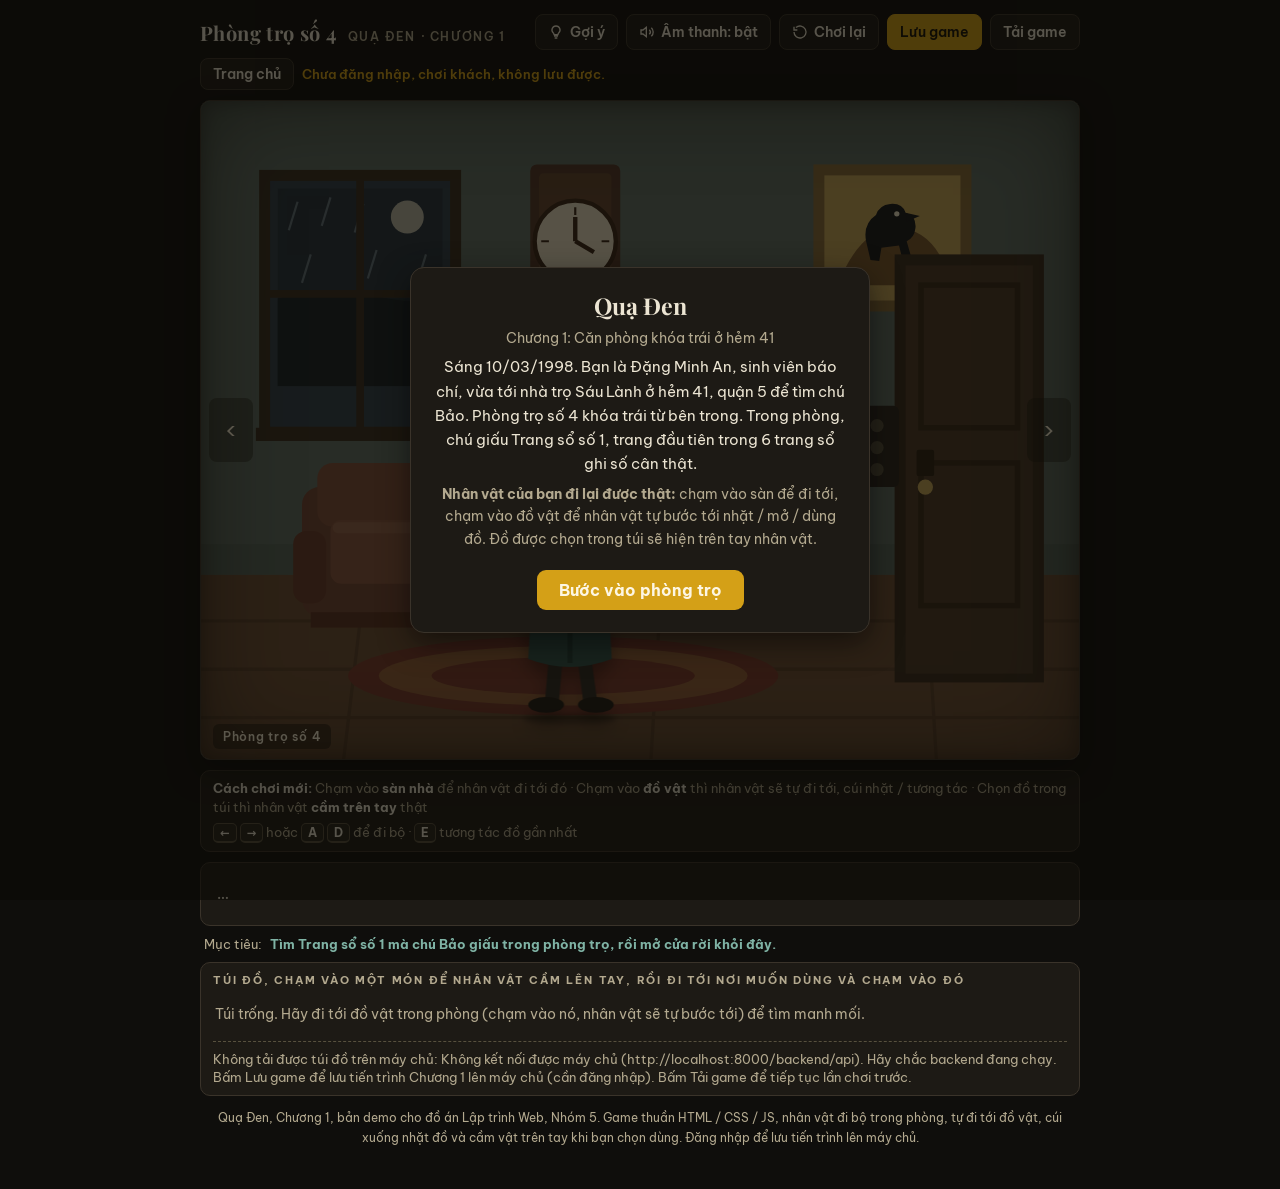
==== commit c3103ed6: "WIP: phần frontend của mình" ====
--- a/frontend/game.html
+++ b/frontend/game.html
@@ -5,10 +5,10 @@
     <meta name="viewport" content="width=device-width, initial-scale=1, viewport-fit=cover" />
     <meta name="color-scheme" content="dark" />
     <link rel="icon" href="data:," />
-    <title>Quạ Đen: Chương 1, Dinh thự bị lãng quên</title>
+    <title>Quạ Đen: Chương 1, Căn phòng khóa trái ở hẻm 41</title>
     <link rel="preconnect" href="https://fonts.googleapis.com" />
     <link rel="preconnect" href="https://fonts.gstatic.com" crossorigin />
-    <link href="https://fonts.googleapis.com/css2?family=Inter:wght@400;500;600;700&family=Newsreader:ital,opsz,wght@0,6..72,500;0,6..72,600;1,6..72,400&display=swap" rel="stylesheet" />
+    <link href="https://fonts.googleapis.com/css2?family=Playfair+Display:ital,wght@0,500;0,700;1,500&family=Be+Vietnam+Pro:wght@400;500;600;700&display=swap" rel="stylesheet" />
     <style>
       :root{
         --bg:#e9e4d8; --panel:#f5f1e6; --ink:#2b2620; --ink-soft:#5c554a;
@@ -29,50 +29,32 @@
       body{
         background:var(--bg); color:var(--ink);
         font-family:"Be Vietnam Pro", system-ui, sans-serif;
-        min-height:100vh; min-height:100dvh; display:flex; flex-direction:column; align-items:center;
-        padding:14px 14px calc(28px + env(safe-area-inset-bottom, 0px));
-        -webkit-text-size-adjust:100%;
-      }
-      button{ font-family:inherit; cursor:pointer; min-height:2.25rem; touch-action:manipulation; }
-      .wrap{ width:100%; max-width:1240px; display:flex; flex-direction:column; gap:12px; }
-
-      /* ---------- responsive game layout (PC 2 cột, Mobile/Tablet 1 cột) ---------- */
-      .game-layout{
-        display:grid;
-        grid-template-columns:minmax(0, 1fr) 340px;
-        gap:14px;
-        align-items:start;
-      }
-      .game-main{ display:flex; flex-direction:column; gap:10px; min-width:0; }
-      .game-side{
-        display:flex; flex-direction:column; gap:10px; min-width:0;
-        position:sticky; top:12px;
-      }
+        min-height:100vh; display:flex; flex-direction:column; align-items:center;
+        padding:14px 12px 28px;
+      }
+      button{ font-family:inherit; cursor:pointer; min-height:2.25rem; }
+      .wrap{ width:100%; max-width:880px; display:flex; flex-direction:column; gap:10px; }
 
       /* ---------- top bar ---------- */
       .topbar{ display:flex; align-items:center; gap:8px; flex-wrap:wrap; }
       .topbar .room-name{
-        font-family:"Playfair Display", serif; font-size:clamp(1.08rem, 2.2vw, 1.3rem); font-weight:700; letter-spacing:.02em;
-        margin-right:auto; display:flex; align-items:baseline; gap:10px; flex-wrap:wrap;
+        font-family:"Playfair Display", serif; font-size:1.25rem; font-weight:700; letter-spacing:.02em;
+        margin-right:auto; display:flex; align-items:baseline; gap:10px;
       }
       .room-name .chap{ font-family:"Be Vietnam Pro",sans-serif; font-size:.72rem; font-weight:600; color:var(--ink-soft); letter-spacing:.14em; text-transform:uppercase; }
       .tbtn{
         background:var(--panel); color:var(--ink); border:1px solid var(--line);
-        border-radius:8px; padding:6px 12px; min-height:38px; font-size:.84rem; font-weight:600;
-        display:inline-flex; align-items:center; justify-content:center; gap:6px; white-space:nowrap;
-        transition:border-color .15s, color .15s, filter .15s;
+        border-radius:8px; padding:6px 12px; font-size:.85rem; font-weight:600;
+        display:inline-flex; align-items:center; gap:6px;
       }
       .tbtn:hover{ border-color:var(--accent); color:var(--accent); }
-      .tbtn svg{ width:16px; height:16px; flex-shrink:0; }
+      .tbtn svg{ width:16px; height:16px; }
 
       /* ---------- scene ---------- */
       .scene-shell{
         position:relative; border-radius:10px; overflow:hidden;
         border:1px solid var(--line); box-shadow:var(--shadow);
-        background:#4d5a54; aspect-ratio:4/3;
-        width:100%;
-        max-width:min(100%, calc((100dvh - 140px) * 4 / 3));
-        margin:0 auto;
+        background:#4d5a54; aspect-ratio:4/3; width:100%;
         user-select:none; -webkit-user-select:none; touch-action:manipulation;
       }
       .scene{ position:absolute; inset:0; display:none; }
@@ -256,34 +238,11 @@
       .toast.show{ opacity:1; transform:translateX(-50%) translateY(0); }
 
       .footer-note{ font-size:.78rem; color:var(--ink-soft); text-align:center; margin-top:2px; line-height:1.6; }
-      @media (max-width:820px){
-        .wrap{ max-width:820px; }
-        .game-layout{ grid-template-columns:1fr; }
-        .game-side{ position:static; }
-        .scene-shell{ max-width:min(100%, calc(50dvh * 4 / 3)); }
-      }
-      @media (hover:none){
-        .kbd-hint{ display:none; }
-        .hotspot:not(.taken){
-          box-shadow:inset 0 0 0 1.5px rgba(255,238,190,.22);
-        }
-      }
-      @media (max-width:600px){
-        body{ padding:10px 10px calc(20px + env(safe-area-inset-bottom, 0px)); }
-        .topbar{ gap:6px; }
-        .topbar .room-name{ width:100%; margin-right:0; font-size:1.08rem; }
-        .tbtn{ padding:6px 10px; font-size:.8rem; min-height:36px; flex:1 1 auto; }
-        .game-user{ width:100%; text-align:left; }
-        .slot{ width:56px; height:56px; min-height:56px; }
-        .dialogue{ font-size:.94rem; min-height:58px; padding:10px 12px; }
-        .controls-hint{ font-size:.76rem; padding:7px 10px; }
-        .nav-arrow{ width:40px; height:58px; font-size:1.35rem; }
-        .nav-arrow.left{ left:4px; } .nav-arrow.right{ right:4px; }
-        .card{ padding:18px 16px; }
-        .pad{ grid-template-columns:repeat(3, minmax(52px, 64px)); gap:6px; }
-        .pad button{ height:48px; }
-        .symbtn{ width:62px; height:62px; min-height:62px; }
-        .symbtn svg{ width:36px; height:36px; }
+      @media (max-width:560px){
+        .topbar .room-name{ font-size:1.05rem; }
+        .slot{ width:54px; height:54px; min-height:54px; }
+        .dialogue{ font-size:.94rem; min-height:58px; }
+        .nav-arrow{ width:38px; height:56px; }
       }
       @media (prefers-reduced-motion: reduce){
         .shake{ animation:none; }
@@ -292,162 +251,32 @@
     </style>
   
     <style>
-      /* Giao dien Rusty Lake Noir + Liquid Glass toi cho game Qua Den. */
+      /* Ep buoc giao dien toi cho game Qua Den, vang dong #d4a017. */
       :root{
-        --bg:#070809; --panel:rgba(14,16,17,.74); --ink:#e2ddd0; --ink-soft:#8f8a7e;
-        --line:rgba(210,198,170,.13); --accent:#b89146; --accent-2:#5d8277; --blood:#8c2623;
-        --slot:rgba(226,221,208,.04); --slot-line:rgba(210,198,170,.18); --bar:rgba(14,16,17,.74);
-        --shadow:inset 0 1px 0 rgba(242,234,214,.09), 0 16px 42px rgba(0,0,0,.68);
-        --font-display:"Newsreader", Georgia, "Times New Roman", serif;
-        --font-apple:-apple-system, BlinkMacSystemFont, "SF Pro Text", "Inter", "Segoe UI", system-ui, sans-serif;
-      }
-      body{
-        font-family:var(--font-apple);
-        font-feature-settings:"cv02","cv03","cv04","cv11";
-        font-variant-numeric:tabular-nums;
-        letter-spacing:-.005em;
-        -webkit-font-smoothing:antialiased;
-        -moz-osx-font-smoothing:grayscale;
-        text-rendering:optimizeLegibility;
-        background:
-          radial-gradient(ellipse 65% 45% at 18% 8%, rgba(140,38,35,.17), transparent 62%),
-          radial-gradient(ellipse 60% 50% at 85% 22%, rgba(28,48,42,.30), transparent 65%),
-          radial-gradient(ellipse 75% 45% at 50% 96%, rgba(115,87,35,.12), transparent 60%),
-          var(--bg);
-        background-attachment:fixed;
-      }
-      body::after{
-        content:""; position:fixed; inset:0; pointer-events:none; z-index:40;
-        box-shadow:inset 0 0 130px rgba(0,0,0,.78);
-      }
-      .topbar .room-name, .card h2, .dialogue .who, .stepper .val,
-      .safe-display, .radio-line, .end-stats .st b{
-        font-family:var(--font-display);
-        font-weight:500;
-        letter-spacing:-.015em;
-      }
-      .dialogue{
-        font-family:var(--font-display); font-size:1.05rem; line-height:1.58;
-        border-left:3px solid #8c2623;
-      }
-      .dialogue .who{ color:#b83b36; font-style:italic; }
-      .room-name .chap{ font-family:var(--font-apple); letter-spacing:.1em; font-size:.66rem; }
-      .tbtn{
-        text-decoration:none;
-        border-radius:999px;
-        background:var(--panel);
-        backdrop-filter:blur(18px) saturate(140%);
-        -webkit-backdrop-filter:blur(18px) saturate(140%);
-        box-shadow:inset 0 1px 0 rgba(242,234,214,.08);
-      }
-      .tbtn:hover{ border-color:rgba(207,169,92,.45); color:#cfa95c; }
-      .tbtn.gold{
-        background:linear-gradient(180deg,#9c2b27,#751d1a);
-        border-color:rgba(214,114,108,.35);
-        color:#f3eee4;
-        box-shadow:inset 0 1px 0 rgba(255,225,220,.2), 0 6px 20px rgba(117,29,26,.42);
-      }
-      .tbtn.gold:hover{ color:#ffffff; filter:brightness(1.1); }
-      .scene-shell{ border-radius:16px; border-color:rgba(210,198,170,.16); }
-      .nav-arrow{
-        border-radius:999px;
-        width:44px; height:44px;
-        background:rgba(12,14,15,.65);
-        border:1px solid rgba(210,198,170,.16);
-        backdrop-filter:blur(16px) saturate(140%);
-        -webkit-backdrop-filter:blur(16px) saturate(140%);
-      }
-      .room-tag{
-        border-radius:999px;
-        background:rgba(12,14,15,.68);
-        border:1px solid rgba(210,198,170,.14);
-        backdrop-filter:blur(14px);
-        -webkit-backdrop-filter:blur(14px);
-      }
-      .controls-hint, .dialogue, .inv-wrap, .card{
-        border-radius:14px;
-        backdrop-filter:blur(20px) saturate(140%);
-        -webkit-backdrop-filter:blur(20px) saturate(140%);
-        box-shadow:var(--shadow);
-      }
-      .overlay{ backdrop-filter:blur(10px); -webkit-backdrop-filter:blur(10px); background:rgba(5,6,7,.78); }
-      .btn{
-        border-radius:999px;
-        background:linear-gradient(180deg,#9c2b27,#751d1a);
-        border:1px solid rgba(214,114,108,.35);
-        color:#f3eee4;
-        box-shadow:inset 0 1px 0 rgba(255,225,220,.2), 0 8px 22px rgba(117,29,26,.42);
-      }
-      .btn.ghost{
-        background:rgba(226,221,208,.05);
-        color:var(--ink);
-        border:1px solid var(--line);
-        box-shadow:inset 0 1px 0 rgba(242,234,214,.08);
-      }
-      .slot{ border-radius:12px; }
-      .slot.selected{ border-color:#b83b36; box-shadow:0 0 0 2px rgba(184,59,54,.65) inset, 0 4px 12px rgba(0,0,0,.4); }
-      .toast{
-        border-radius:999px;
-        background:rgba(14,16,17,.88);
-        border:1px solid rgba(210,198,170,.18);
-        backdrop-filter:blur(18px) saturate(140%);
-        -webkit-backdrop-filter:blur(18px) saturate(140%);
-      }
-      .game-user{ font-size:.8rem; font-weight:600; color:#cfa95c; }
-      .player .held-item{ border-color:#b83b36; }
+        --bg:#0f0e0c; --panel:#1d1a15; --ink:#ece5d3; --ink-soft:#b3a98f;
+        --line:#3a332a; --accent:#d4a017; --accent-2:#7fb3a5;
+        --slot:#26221a; --slot-line:#57503e; --bar:#1d1a15;
+        --shadow:0 10px 30px rgba(0,0,0,.5);
+      }
+      .tbtn{ text-decoration:none; }
+      .tbtn.gold{ background:var(--accent); border-color:var(--accent); color:#171207; }
+      .tbtn.gold:hover{ color:#171207; filter:brightness(1.1); }
+      .game-user{ font-size:.8rem; font-weight:600; color:var(--gold, #d4a017); }
+      .player .held-item{ border-color:#d4a017; }
       .inv-server{
-        margin-top:8px; font-size:.8rem; color:var(--ink-soft);
+        margin-top:8px; font-size:.82rem; color:var(--ink-soft);
         border-top:1px dashed var(--slot-line); padding-top:8px; line-height:1.5;
       }
-      .save-hint{ font-size:.78rem; color:var(--ink-soft); }
-
-      /* ---------- khung tro chuyen nhan vat ---------- */
-      .chat-card{ text-align:left; max-width:520px; }
-      .chat-head{
-        display:flex; align-items:center; gap:12px; padding-bottom:12px;
-        border-bottom:1px solid var(--line); margin-bottom:14px;
-      }
-      .chat-avatar{
-        width:44px; height:44px; border-radius:999px; flex-shrink:0;
-        background:radial-gradient(circle at 30% 30%, rgba(184,59,54,.45), rgba(14,16,17,.9));
-        border:1px solid rgba(207,169,92,.35);
-        display:flex; align-items:center; justify-content:center;
-        font-family:var(--font-display); font-size:1.2rem; color:#cfa95c;
-      }
-      .chat-meta{ flex:1; min-width:0; }
-      .chat-meta h3{
-        margin:0; font-family:var(--font-display); font-size:1.2rem; font-weight:600; color:var(--ink);
-      }
-      .chat-meta span{ font-size:.78rem; color:var(--ink-soft); display:block; }
-      .chat-body{
-        font-family:var(--font-display); font-size:1.08rem; line-height:1.65;
-        color:var(--ink); min-height:72px; margin-bottom:14px;
-        padding:12px 14px; border-radius:12px;
-        background:rgba(7,8,9,.52); border:1px solid var(--line);
-        border-left:3px solid #8c2623;
-      }
-      .chat-choices{ display:flex; flex-direction:column; gap:8px; margin-bottom:10px; }
-      .chat-choice{
-        text-align:left; background:rgba(226,221,208,.05); color:var(--ink);
-        border:1px solid var(--line); border-radius:12px; padding:10px 14px;
-        font-size:.9rem; font-weight:500; transition:border-color .15s, background .15s;
-      }
-      .chat-choice:hover{ border-color:rgba(207,169,92,.48); background:rgba(207,169,92,.1); }
-      .chat-foot{ display:flex; gap:10px; justify-content:flex-end; flex-wrap:wrap; }
-      .chat-foot .btn{ margin-top:0; }
+      .save-hint{ font-size:.8rem; color:var(--ink-soft); }
     </style>
   </head>
   <body>
     <div class="wrap">
       <div class="topbar">
-        <div class="room-name"><span id="roomName">Phòng khách</span><span class="chap">Quạ Đen · Chương 1</span></div>
+        <div class="room-name"><span id="roomName">Phòng trọ số 4</span><span class="chap">Quạ Đen · Chương 1</span></div>
         <button class="tbtn" id="btnHint" type="button">
           <svg viewBox="0 0 24 24" fill="none" stroke="currentColor" stroke-width="2"><path d="M9 18h6M10 21h4M12 3a6 6 0 0 0-4 10.5c.8.7 1 1.5 1 2.5h6c0-1 .2-1.8 1-2.5A6 6 0 0 0 12 3z"/></svg>
           Gợi ý
-        </button>
-        <button class="tbtn" id="btnChat" type="button">
-          <svg viewBox="0 0 24 24" fill="none" stroke="currentColor" stroke-width="2"><path d="M21 15a2 2 0 0 1-2 2H7l-4 4V5a2 2 0 0 1 2-2h14a2 2 0 0 1 2 2z"/></svg>
-          Trò chuyện
         </button>
         <button class="tbtn" id="btnSound" type="button" aria-label="Bật tắt âm thanh">
           <svg viewBox="0 0 24 24" fill="none" stroke="currentColor" stroke-width="2"><path d="M11 5 6 9H3v6h3l5 4zM15.5 8.5a5 5 0 0 1 0 7M18.5 5.5a9 9 0 0 1 0 13"/></svg>
@@ -463,12 +292,10 @@
         <span class="game-user" id="gameUser"></span>
       </div>
 
-      <div class="game-layout">
-        <div class="game-main">
-          <div class="scene-shell" id="sceneShell">
-        <!-- ============ ROOM A : PHÒNG KHÁCH DINH THỰ ============ -->
+      <div class="scene-shell" id="sceneShell">
+        <!-- ============ ROOM A : PHÒNG KHÁCH ============ -->
         <div class="scene active" id="scene-A">
-          <svg viewBox="0 0 800 600" preserveAspectRatio="xMidYMid slice" aria-label="Phòng khách">
+          <svg viewBox="0 0 800 600" preserveAspectRatio="xMidYMid slice" aria-label="Phòng trọ">
             <rect x="0" y="0" width="800" height="432" fill="#66766c"/>
             <rect x="0" y="0" width="800" height="432" fill="#000" opacity="0.06"/>
             <rect x="0" y="404" width="800" height="28" fill="#57665d"/>
@@ -576,9 +403,9 @@
           <button class="hotspot" data-act="door" style="left:79.75%;top:24.7%;width:15.5%;height:62.3%" aria-label="Cửa chính"></button>
         </div>
 
-        <!-- ============ ROOM B : PHÒNG LÀM VIỆC ============ -->
+        <!-- ============ ROOM B : PHÒNG NGỦ ============ -->
         <div class="scene" id="scene-B">
-          <svg viewBox="0 0 800 600" preserveAspectRatio="xMidYMid slice" aria-label="Phòng làm việc">
+          <svg viewBox="0 0 800 600" preserveAspectRatio="xMidYMid slice" aria-label="Hành lang">
             <rect x="0" y="0" width="800" height="432" fill="#71606a"/>
             <rect x="0" y="404" width="800" height="28" fill="#61525b"/>
             <rect x="0" y="432" width="800" height="168" fill="#5f4634"/>
@@ -679,9 +506,9 @@
           <button class="hotspot" data-act="wardrobe" style="left:77.25%;top:9.7%;width:19.25%;height:69%" aria-label="Tủ quần áo"></button>
         </div>
 
-        <!-- ============ ROOM C : TẦNG HẦM ============ -->
+        <!-- ============ ROOM C : BẾP ============ -->
         <div class="scene" id="scene-C">
-          <svg viewBox="0 0 800 600" preserveAspectRatio="xMidYMid slice" aria-label="Tầng hầm">
+          <svg viewBox="0 0 800 600" preserveAspectRatio="xMidYMid slice" aria-label="Sân thượng">
             <rect x="0" y="0" width="800" height="432" fill="#68755e"/>
             <rect x="0" y="404" width="800" height="28" fill="#596650"/>
             <rect x="0" y="432" width="800" height="168" fill="#8a7a5f"/>
@@ -830,39 +657,35 @@
         <div class="vignette"></div>
         <button class="nav-arrow left" id="navLeft" type="button" aria-label="Đi sang phòng bên trái">‹</button>
         <button class="nav-arrow right" id="navRight" type="button" aria-label="Đi sang phòng bên phải">›</button>
-        <div class="room-tag" id="roomTag">Phòng khách</div>
+        <div class="room-tag" id="roomTag">Phòng trọ số 4</div>
       </div>
 
       <div class="controls-hint">
-        <span>Chạm sàn để đi · Chạm đồ vật để tương tác · Chọn đồ trong túi để cầm trên tay</span>
-        <span class="kbd-hint"><kbd>←</kbd> <kbd>→</kbd> / <kbd>A</kbd> <kbd>D</kbd> đi bộ · <kbd>E</kbd> tương tác</span>
+        <span><b>Cách chơi mới:</b> Chạm vào <b>sàn nhà</b> để nhân vật đi tới đó · Chạm vào <b>đồ vật</b> thì nhân vật sẽ tự đi tới, cúi nhặt / tương tác · Chọn đồ trong túi thì nhân vật <b>cầm trên tay</b> thật</span>
+        <span><kbd>←</kbd> <kbd>→</kbd> hoặc <kbd>A</kbd> <kbd>D</kbd> để đi bộ · <kbd>E</kbd> tương tác đồ gần nhất</span>
       </div>
-        </div><!-- /.game-main -->
-
-        <aside class="game-side">
-          <div class="dialogue"><span id="dialogueText"><span class="who">Bà Lan:</span> Cháu vào tìm đồ cũ của chú Bảo đi, nhưng nhớ rời khỏi dinh thự trước 18:30.</span></div>
-          <div class="objective">Mục tiêu: <b id="objectiveText">Khám phá dinh thự cũ họ Trần và mở cửa tầng hầm trước 18:30.</b></div>
-
-          <div class="inv-wrap">
-            <div class="inv-label">Túi đồ</div>
-            <div class="inv" id="inventory"></div>
-            <div class="inv-server" id="serverInv">Túi đồ trên máy chủ: đang kiểm tra đăng nhập...</div>
-            <div class="save-hint">Lưu / Tải tiến trình yêu cầu đăng nhập.</div>
-          </div>
-        </aside>
-      </div><!-- /.game-layout -->
-
-      <p class="footer-note">Quạ Đen · Chương 1 · Nhóm 5 LTW</p>
+
+      <div class="dialogue"><span id="dialogueText">…</span></div>
+      <div class="objective">Mục tiêu: <b id="objectiveText">Tìm Trang sổ số 1 mà chú Bảo giấu trong phòng trọ, rồi mở cửa rời khỏi đây.</b></div>
+
+      <div class="inv-wrap">
+        <div class="inv-label">Túi đồ, chạm vào một món để nhân vật cầm lên tay, rồi đi tới nơi muốn dùng và chạm vào đó</div>
+        <div class="inv" id="inventory"></div>
+        <div class="inv-server" id="serverInv">Túi đồ trên máy chủ: đang kiểm tra đăng nhập...</div>
+        <div class="save-hint">Bấm Lưu game để lưu tiến trình Chương 1 lên máy chủ (cần đăng nhập). Bấm Tải game để tiếp tục lần chơi trước.</div>
+      </div>
+
+      <p class="footer-note">Quạ Đen, Chương 1, bản demo cho đồ án Lập trình Web, Nhóm 5. Game thuần HTML / CSS / JS, nhân vật đi bộ trong phòng, tự đi tới đồ vật, cúi xuống nhặt đồ và cầm vật trên tay khi bạn chọn dùng. Đăng nhập để lưu tiến trình lên máy chủ.</p>
     </div>
 
     <!-- intro -->
     <div class="overlay open" id="introOverlay">
       <div class="card">
         <h2>Quạ Đen</h2>
-        <p class="sub">Chương 1: Dinh thự bị lãng quên</p>
-        <p>17:00, dinh thự cũ của gia đình họ Trần ở Quận 3, bỏ không đã 5 năm. Bạn là Đặng Minh An, sinh viên báo chí. Bà Nguyễn Thị Lan cho bạn vào nhà tìm đồ cũ của chú Bảo và dặn phải rời đi trước 18:30 khi bà quay lại.</p>
-        <p class="sub">Trên trang đầu cuốn sổ bìa đen có vẽ một con quạ đen và dòng chữ: <b>Chân nến trong phòng khách không đứng đúng chỗ của nó.</b></p>
-        <button class="btn" id="btnStart" type="button">Bước vào dinh thự</button>
+        <p class="sub">Chương 1: Căn phòng khóa trái ở hẻm 41</p>
+        <p>Sáng 10/03/1998. Bạn là Đặng Minh An, sinh viên báo chí, vừa tới nhà trọ Sáu Lành ở hẻm 41, quận 5 để tìm chú Bảo. Phòng trọ số 4 khóa trái từ bên trong. Trong phòng, chú giấu Trang sổ số 1, trang đầu tiên trong 6 trang sổ ghi số cân thật.</p>
+        <p class="sub"><b>Nhân vật của bạn đi lại được thật:</b> chạm vào sàn để đi tới, chạm vào đồ vật để nhân vật tự bước tới nhặt / mở / dùng đồ. Đồ được chọn trong túi sẽ hiện trên tay nhân vật.</p>
+        <button class="btn" id="btnStart" type="button">Bước vào phòng trọ</button>
       </div>
     </div>
 
@@ -871,35 +694,16 @@
       <div class="card" id="closeCard"></div>
     </div>
 
-    <!-- character dialogue -->
-    <div class="overlay" id="chatOverlay">
-      <div class="card chat-card" id="chatCard">
-        <div class="chat-head">
-          <div class="chat-avatar" id="chatAvatar">L</div>
-          <div class="chat-meta">
-            <h3 id="chatSpeaker">Bà Nguyễn Thị Lan</h3>
-            <span id="chatRole">Mẹ của Quân · Dinh thự họ Trần</span>
-          </div>
-          <button class="close-x" id="chatClose" type="button" aria-label="Đóng hội thoại">✕</button>
-        </div>
-        <div class="chat-body" id="chatBody">Cháu vào tìm đồ cũ của chú Bảo đi, nhưng nhớ rời khỏi nhà trước 18:30.</div>
-        <div class="chat-choices" id="chatChoices"></div>
-        <div class="chat-foot">
-          <button class="btn small" id="chatNext" type="button">Tiếp tục</button>
-        </div>
-      </div>
-    </div>
-
     <!-- ending -->
     <div class="overlay" id="endOverlay">
       <div class="card">
-        <h2>Cửa tầng hầm mở ra</h2>
-        <p>Bạn mở được cửa tầng hầm ngay trước lúc bà Lan về tới, phát hiện Trần Minh Quân bị nhốt lâu ngày. Bạn gọi điện báo công an phường và thuyết phục gia đình ra trình diện.</p>
-        <p class="sub">Bạn nhận được Trang sổ số 1: chú Bảo ghi mình đã tới thư viện cũ ở Quận 1 để kiểm tra một dấu quạ đen khác.</p>
+        <h2>Cánh cửa mở ra</h2>
+        <p>Bạn tìm thấy Trang sổ số 1, trang đầu tiên trong 6 trang sổ của chú Bảo. Ngoài hành lang, tiếng quạ kêu vang rồi xa dần. Còn 5 trang nữa, và đồng hồ đang chạy về phía 09:00 sáng 11/03.</p>
+        <p class="sub">Trang sổ ghi: chuyến 19/01, sổ 240 kg, cân thật 226 kg, lệch 14 kg.</p>
         <div class="end-stats">
           <div class="st"><b id="endTime">0:00</b><span>Thời gian</span></div>
           <div class="st"><b id="endHints">0</b><span>Gợi ý đã dùng</span></div>
-          <div class="st"><b>8</b><span>Câu đố Chương 1</span></div>
+          <div class="st"><b>11</b><span>Câu đố đã giải</span></div>
         </div>
         <button class="btn" id="btnAgain" type="button">Chơi lại từ đầu</button>
       </div>
@@ -910,7 +714,6 @@
     <script src="config.js"></script>
     <script src="js/api.js"></script>
     <script src="js/auth.js"></script>
-    <script src="js/puzzle.js"></script>
     <script>
     (function(){
       "use strict";
@@ -1732,17 +1535,18 @@
       function qdRefreshServerInv() {
         var box = $("serverInv");
         if (!box) return;
-        if (!window.QD || !QD.isLoggedIn()) {
-          box.textContent = "Chưa đăng nhập: túi đồ trên máy chủ chưa đồng bộ.";
+        if (!window.QD) {
+          box.textContent = "Không tải được túi đồ trên máy chủ.";
           return;
         }
+        box.textContent = "Đang tải túi đồ trên máy chủ...";
         QD.getInventory().then(function (data) {
-          var items = (data && (data.items || data.vat_pham || data.rows || data.data)) || [];
+          var items = data.data;
           if (!items.length) { box.textContent = "Túi đồ trên máy chủ: trống."; return; }
-          var names = items.map(function (it) { return it.ten_do_vat || it.ten || it.ma_do_vat || "?"; });
-          box.textContent = "Túi đồ trên máy chủ (" + items.length + " món): " + names.join(", ") + ".";
-        }).catch(function () {
-          box.textContent = "Không tải được túi đồ trên máy chủ.";
+          var names = items.map(function (it) { return it.ten_vat_pham + " × " + it.so_luong; });
+          box.textContent = "Túi đồ trên máy chủ (" + items.length + " loại): " + names.join(", ") + ".";
+        }).catch(function (err) {
+          box.textContent = "Không tải được túi đồ trên máy chủ: " + err.message;
         });
       }
       /* Tu dong luu mot lan khi mo cua thang Chuong 1. */
@@ -1770,90 +1574,5 @@
       renderInv();
     })();
     </script>
-    <script>
-    /* UI tro chuyen nhan vat Chuong 1 (Dinh thu bi lang quen). */
-    (function(){
-      "use strict";
-      var nodes = {
-        start: {
-          avatar: "L",
-          speaker: "Bà Nguyễn Thị Lan",
-          role: "Mẹ của Quân · 17:00, Dinh thự họ Trần (Quận 3)",
-          text: "Cháu vào tìm lại đồ cũ của chú cháu từng để quên đi. Nhớ phải ra khỏi nhà trước 18 giờ 30, lúc cô quay lại.",
-          choices: [
-            { label: "Xem lại trang đầu cuốn sổ bìa đen của chú Bảo", next: "so_chu" },
-            { label: "Nghe cuộc gọi điện thoại bàn giữa chương (18:15)", next: "cuoc_goi" },
-            { label: "Xem đoạn kết khi mở được cửa tầng hầm", next: "ket_thuc" }
-          ]
-        },
-        so_chu: {
-          avatar: "B",
-          speaker: "Cuốn sổ bìa đen (Chú Bảo)",
-          role: "Trang đầu · Dấu quạ đen",
-          text: "Gia đình họ Trần từng rất giàu, người cha nghiêm khắc, người con trai duy nhất chịu áp lực lớn vì chuyện học hành và thi cử, sau đó mất liên lạc với bạn bè. Chân nến trong phòng khách không đứng đúng chỗ của nó.",
-          choices: [
-            { label: "Quay lại", next: "start" }
-          ]
-        },
-        cuoc_goi: {
-          avatar: "L",
-          speaker: "Bà Nguyễn Thị Lan (qua điện thoại bàn)",
-          role: "Biến cố giữa chương · 18:15",
-          text: "Alô, cô báo trước là cô sẽ về sớm hơn dự tính 15 phút. Cháu thu xếp ra khỏi nhà sớm nhé.",
-          choices: [
-            { label: "Quay lại", next: "start" }
-          ]
-        },
-        ket_thuc: {
-          avatar: "A",
-          speaker: "Đặng Minh An",
-          role: "Kết thúc Chương 1 · Tầng hầm",
-          text: "Quân bị nhốt lâu ngày dưới tầng hầm và đang suy nhược. Cháu đã gọi điện báo công an tới hỗ trợ, cô Lan và Quân hãy cùng ra trình diện và khai rõ sự việc.",
-          choices: []
-        }
-      };
-      var btnChat = document.getElementById("btnChat");
-      var overlay = document.getElementById("chatOverlay");
-      var avatar = document.getElementById("chatAvatar");
-      var speaker = document.getElementById("chatSpeaker");
-      var role = document.getElementById("chatRole");
-      var body = document.getElementById("chatBody");
-      var choices = document.getElementById("chatChoices");
-      var btnNext = document.getElementById("chatNext");
-      var btnClose = document.getElementById("chatClose");
-      if (!btnChat || !overlay) return;
-
-      function showNode(key) {
-        var n = nodes[key] || nodes.start;
-        avatar.textContent = n.avatar;
-        speaker.textContent = n.speaker;
-        role.textContent = n.role;
-        body.textContent = n.text;
-        choices.innerHTML = "";
-        if (n.choices && n.choices.length) {
-          btnNext.classList.add("hidden");
-          n.choices.forEach(function (c) {
-            var b = document.createElement("button");
-            b.type = "button";
-            b.className = "chat-choice";
-            b.textContent = c.label;
-            b.addEventListener("click", function () { showNode(c.next); });
-            choices.appendChild(b);
-          });
-        } else {
-          btnNext.classList.remove("hidden");
-        }
-      }
-      btnChat.addEventListener("click", function () {
-        showNode("start");
-        overlay.classList.add("open");
-      });
-      btnClose.addEventListener("click", function () { overlay.classList.remove("open"); });
-      btnNext.addEventListener("click", function () { overlay.classList.remove("open"); });
-      overlay.addEventListener("click", function (e) {
-        if (e.target === overlay) overlay.classList.remove("open");
-      });
-    })();
-    </script>
   </body>
 </html>
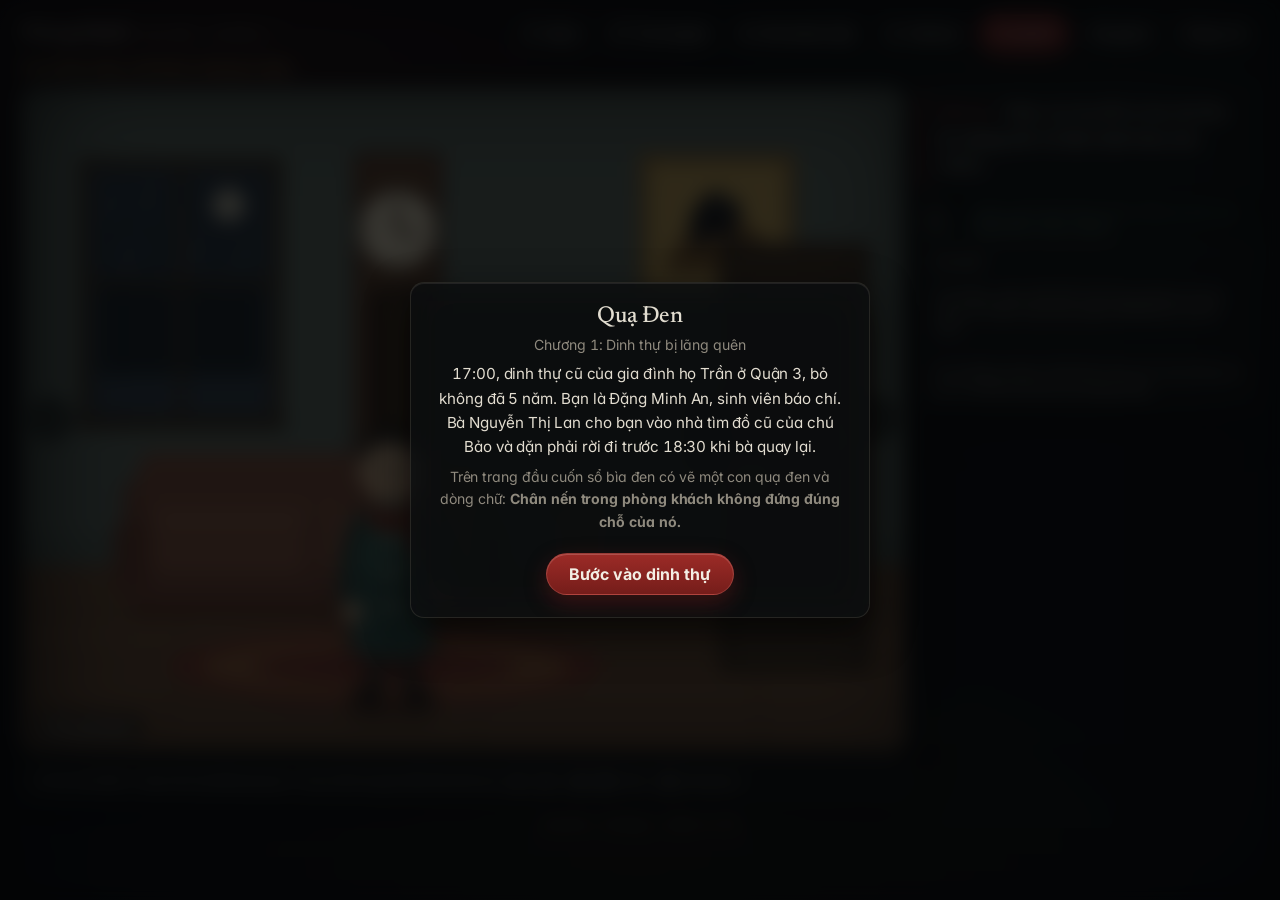
==== commit 02fe552c: "Merge pull request #5 from KaiyoDev/fix/integrate-puzzle-api fix: dong bo api.js sang session cookie" ====
--- a/frontend/game.html
+++ b/frontend/game.html
@@ -5,10 +5,10 @@
     <meta name="viewport" content="width=device-width, initial-scale=1, viewport-fit=cover" />
     <meta name="color-scheme" content="dark" />
     <link rel="icon" href="data:," />
-    <title>Quạ Đen: Chương 1, Căn phòng khóa trái ở hẻm 41</title>
+    <title>Quạ Đen: Chương 1, Dinh thự bị lãng quên</title>
     <link rel="preconnect" href="https://fonts.googleapis.com" />
     <link rel="preconnect" href="https://fonts.gstatic.com" crossorigin />
-    <link href="https://fonts.googleapis.com/css2?family=Playfair+Display:ital,wght@0,500;0,700;1,500&family=Be+Vietnam+Pro:wght@400;500;600;700&display=swap" rel="stylesheet" />
+    <link href="https://fonts.googleapis.com/css2?family=Inter:wght@400;500;600;700&family=Newsreader:ital,opsz,wght@0,6..72,500;0,6..72,600;1,6..72,400&display=swap" rel="stylesheet" />
     <style>
       :root{
         --bg:#e9e4d8; --panel:#f5f1e6; --ink:#2b2620; --ink-soft:#5c554a;
@@ -29,32 +29,50 @@
       body{
         background:var(--bg); color:var(--ink);
         font-family:"Be Vietnam Pro", system-ui, sans-serif;
-        min-height:100vh; display:flex; flex-direction:column; align-items:center;
-        padding:14px 12px 28px;
-      }
-      button{ font-family:inherit; cursor:pointer; min-height:2.25rem; }
-      .wrap{ width:100%; max-width:880px; display:flex; flex-direction:column; gap:10px; }
+        min-height:100vh; min-height:100dvh; display:flex; flex-direction:column; align-items:center;
+        padding:14px 14px calc(28px + env(safe-area-inset-bottom, 0px));
+        -webkit-text-size-adjust:100%;
+      }
+      button{ font-family:inherit; cursor:pointer; min-height:2.25rem; touch-action:manipulation; }
+      .wrap{ width:100%; max-width:1240px; display:flex; flex-direction:column; gap:12px; }
+
+      /* ---------- responsive game layout (PC 2 cột, Mobile/Tablet 1 cột) ---------- */
+      .game-layout{
+        display:grid;
+        grid-template-columns:minmax(0, 1fr) 340px;
+        gap:14px;
+        align-items:start;
+      }
+      .game-main{ display:flex; flex-direction:column; gap:10px; min-width:0; }
+      .game-side{
+        display:flex; flex-direction:column; gap:10px; min-width:0;
+        position:sticky; top:12px;
+      }
 
       /* ---------- top bar ---------- */
       .topbar{ display:flex; align-items:center; gap:8px; flex-wrap:wrap; }
       .topbar .room-name{
-        font-family:"Playfair Display", serif; font-size:1.25rem; font-weight:700; letter-spacing:.02em;
-        margin-right:auto; display:flex; align-items:baseline; gap:10px;
+        font-family:"Playfair Display", serif; font-size:clamp(1.08rem, 2.2vw, 1.3rem); font-weight:700; letter-spacing:.02em;
+        margin-right:auto; display:flex; align-items:baseline; gap:10px; flex-wrap:wrap;
       }
       .room-name .chap{ font-family:"Be Vietnam Pro",sans-serif; font-size:.72rem; font-weight:600; color:var(--ink-soft); letter-spacing:.14em; text-transform:uppercase; }
       .tbtn{
         background:var(--panel); color:var(--ink); border:1px solid var(--line);
-        border-radius:8px; padding:6px 12px; font-size:.85rem; font-weight:600;
-        display:inline-flex; align-items:center; gap:6px;
+        border-radius:8px; padding:6px 12px; min-height:38px; font-size:.84rem; font-weight:600;
+        display:inline-flex; align-items:center; justify-content:center; gap:6px; white-space:nowrap;
+        transition:border-color .15s, color .15s, filter .15s;
       }
       .tbtn:hover{ border-color:var(--accent); color:var(--accent); }
-      .tbtn svg{ width:16px; height:16px; }
+      .tbtn svg{ width:16px; height:16px; flex-shrink:0; }
 
       /* ---------- scene ---------- */
       .scene-shell{
         position:relative; border-radius:10px; overflow:hidden;
         border:1px solid var(--line); box-shadow:var(--shadow);
-        background:#4d5a54; aspect-ratio:4/3; width:100%;
+        background:#4d5a54; aspect-ratio:4/3;
+        width:100%;
+        max-width:min(100%, calc((100dvh - 140px) * 4 / 3));
+        margin:0 auto;
         user-select:none; -webkit-user-select:none; touch-action:manipulation;
       }
       .scene{ position:absolute; inset:0; display:none; }
@@ -238,11 +256,34 @@
       .toast.show{ opacity:1; transform:translateX(-50%) translateY(0); }
 
       .footer-note{ font-size:.78rem; color:var(--ink-soft); text-align:center; margin-top:2px; line-height:1.6; }
-      @media (max-width:560px){
-        .topbar .room-name{ font-size:1.05rem; }
-        .slot{ width:54px; height:54px; min-height:54px; }
-        .dialogue{ font-size:.94rem; min-height:58px; }
-        .nav-arrow{ width:38px; height:56px; }
+      @media (max-width:820px){
+        .wrap{ max-width:820px; }
+        .game-layout{ grid-template-columns:1fr; }
+        .game-side{ position:static; }
+        .scene-shell{ max-width:min(100%, calc(50dvh * 4 / 3)); }
+      }
+      @media (hover:none){
+        .kbd-hint{ display:none; }
+        .hotspot:not(.taken){
+          box-shadow:inset 0 0 0 1.5px rgba(255,238,190,.22);
+        }
+      }
+      @media (max-width:600px){
+        body{ padding:10px 10px calc(20px + env(safe-area-inset-bottom, 0px)); }
+        .topbar{ gap:6px; }
+        .topbar .room-name{ width:100%; margin-right:0; font-size:1.08rem; }
+        .tbtn{ padding:6px 10px; font-size:.8rem; min-height:36px; flex:1 1 auto; }
+        .game-user{ width:100%; text-align:left; }
+        .slot{ width:56px; height:56px; min-height:56px; }
+        .dialogue{ font-size:.94rem; min-height:58px; padding:10px 12px; }
+        .controls-hint{ font-size:.76rem; padding:7px 10px; }
+        .nav-arrow{ width:40px; height:58px; font-size:1.35rem; }
+        .nav-arrow.left{ left:4px; } .nav-arrow.right{ right:4px; }
+        .card{ padding:18px 16px; }
+        .pad{ grid-template-columns:repeat(3, minmax(52px, 64px)); gap:6px; }
+        .pad button{ height:48px; }
+        .symbtn{ width:62px; height:62px; min-height:62px; }
+        .symbtn svg{ width:36px; height:36px; }
       }
       @media (prefers-reduced-motion: reduce){
         .shake{ animation:none; }
@@ -251,32 +292,162 @@
     </style>
   
     <style>
-      /* Ep buoc giao dien toi cho game Qua Den, vang dong #d4a017. */
+      /* Giao dien Rusty Lake Noir + Liquid Glass toi cho game Qua Den. */
       :root{
-        --bg:#0f0e0c; --panel:#1d1a15; --ink:#ece5d3; --ink-soft:#b3a98f;
-        --line:#3a332a; --accent:#d4a017; --accent-2:#7fb3a5;
-        --slot:#26221a; --slot-line:#57503e; --bar:#1d1a15;
-        --shadow:0 10px 30px rgba(0,0,0,.5);
-      }
-      .tbtn{ text-decoration:none; }
-      .tbtn.gold{ background:var(--accent); border-color:var(--accent); color:#171207; }
-      .tbtn.gold:hover{ color:#171207; filter:brightness(1.1); }
-      .game-user{ font-size:.8rem; font-weight:600; color:var(--gold, #d4a017); }
-      .player .held-item{ border-color:#d4a017; }
+        --bg:#070809; --panel:rgba(14,16,17,.74); --ink:#e2ddd0; --ink-soft:#8f8a7e;
+        --line:rgba(210,198,170,.13); --accent:#b89146; --accent-2:#5d8277; --blood:#8c2623;
+        --slot:rgba(226,221,208,.04); --slot-line:rgba(210,198,170,.18); --bar:rgba(14,16,17,.74);
+        --shadow:inset 0 1px 0 rgba(242,234,214,.09), 0 16px 42px rgba(0,0,0,.68);
+        --font-display:"Newsreader", Georgia, "Times New Roman", serif;
+        --font-apple:-apple-system, BlinkMacSystemFont, "SF Pro Text", "Inter", "Segoe UI", system-ui, sans-serif;
+      }
+      body{
+        font-family:var(--font-apple);
+        font-feature-settings:"cv02","cv03","cv04","cv11";
+        font-variant-numeric:tabular-nums;
+        letter-spacing:-.005em;
+        -webkit-font-smoothing:antialiased;
+        -moz-osx-font-smoothing:grayscale;
+        text-rendering:optimizeLegibility;
+        background:
+          radial-gradient(ellipse 65% 45% at 18% 8%, rgba(140,38,35,.17), transparent 62%),
+          radial-gradient(ellipse 60% 50% at 85% 22%, rgba(28,48,42,.30), transparent 65%),
+          radial-gradient(ellipse 75% 45% at 50% 96%, rgba(115,87,35,.12), transparent 60%),
+          var(--bg);
+        background-attachment:fixed;
+      }
+      body::after{
+        content:""; position:fixed; inset:0; pointer-events:none; z-index:40;
+        box-shadow:inset 0 0 130px rgba(0,0,0,.78);
+      }
+      .topbar .room-name, .card h2, .dialogue .who, .stepper .val,
+      .safe-display, .radio-line, .end-stats .st b{
+        font-family:var(--font-display);
+        font-weight:500;
+        letter-spacing:-.015em;
+      }
+      .dialogue{
+        font-family:var(--font-display); font-size:1.05rem; line-height:1.58;
+        border-left:3px solid #8c2623;
+      }
+      .dialogue .who{ color:#b83b36; font-style:italic; }
+      .room-name .chap{ font-family:var(--font-apple); letter-spacing:.1em; font-size:.66rem; }
+      .tbtn{
+        text-decoration:none;
+        border-radius:999px;
+        background:var(--panel);
+        backdrop-filter:blur(18px) saturate(140%);
+        -webkit-backdrop-filter:blur(18px) saturate(140%);
+        box-shadow:inset 0 1px 0 rgba(242,234,214,.08);
+      }
+      .tbtn:hover{ border-color:rgba(207,169,92,.45); color:#cfa95c; }
+      .tbtn.gold{
+        background:linear-gradient(180deg,#9c2b27,#751d1a);
+        border-color:rgba(214,114,108,.35);
+        color:#f3eee4;
+        box-shadow:inset 0 1px 0 rgba(255,225,220,.2), 0 6px 20px rgba(117,29,26,.42);
+      }
+      .tbtn.gold:hover{ color:#ffffff; filter:brightness(1.1); }
+      .scene-shell{ border-radius:16px; border-color:rgba(210,198,170,.16); }
+      .nav-arrow{
+        border-radius:999px;
+        width:44px; height:44px;
+        background:rgba(12,14,15,.65);
+        border:1px solid rgba(210,198,170,.16);
+        backdrop-filter:blur(16px) saturate(140%);
+        -webkit-backdrop-filter:blur(16px) saturate(140%);
+      }
+      .room-tag{
+        border-radius:999px;
+        background:rgba(12,14,15,.68);
+        border:1px solid rgba(210,198,170,.14);
+        backdrop-filter:blur(14px);
+        -webkit-backdrop-filter:blur(14px);
+      }
+      .controls-hint, .dialogue, .inv-wrap, .card{
+        border-radius:14px;
+        backdrop-filter:blur(20px) saturate(140%);
+        -webkit-backdrop-filter:blur(20px) saturate(140%);
+        box-shadow:var(--shadow);
+      }
+      .overlay{ backdrop-filter:blur(10px); -webkit-backdrop-filter:blur(10px); background:rgba(5,6,7,.78); }
+      .btn{
+        border-radius:999px;
+        background:linear-gradient(180deg,#9c2b27,#751d1a);
+        border:1px solid rgba(214,114,108,.35);
+        color:#f3eee4;
+        box-shadow:inset 0 1px 0 rgba(255,225,220,.2), 0 8px 22px rgba(117,29,26,.42);
+      }
+      .btn.ghost{
+        background:rgba(226,221,208,.05);
+        color:var(--ink);
+        border:1px solid var(--line);
+        box-shadow:inset 0 1px 0 rgba(242,234,214,.08);
+      }
+      .slot{ border-radius:12px; }
+      .slot.selected{ border-color:#b83b36; box-shadow:0 0 0 2px rgba(184,59,54,.65) inset, 0 4px 12px rgba(0,0,0,.4); }
+      .toast{
+        border-radius:999px;
+        background:rgba(14,16,17,.88);
+        border:1px solid rgba(210,198,170,.18);
+        backdrop-filter:blur(18px) saturate(140%);
+        -webkit-backdrop-filter:blur(18px) saturate(140%);
+      }
+      .game-user{ font-size:.8rem; font-weight:600; color:#cfa95c; }
+      .player .held-item{ border-color:#b83b36; }
       .inv-server{
-        margin-top:8px; font-size:.82rem; color:var(--ink-soft);
+        margin-top:8px; font-size:.8rem; color:var(--ink-soft);
         border-top:1px dashed var(--slot-line); padding-top:8px; line-height:1.5;
       }
-      .save-hint{ font-size:.8rem; color:var(--ink-soft); }
+      .save-hint{ font-size:.78rem; color:var(--ink-soft); }
+
+      /* ---------- khung tro chuyen nhan vat ---------- */
+      .chat-card{ text-align:left; max-width:520px; }
+      .chat-head{
+        display:flex; align-items:center; gap:12px; padding-bottom:12px;
+        border-bottom:1px solid var(--line); margin-bottom:14px;
+      }
+      .chat-avatar{
+        width:44px; height:44px; border-radius:999px; flex-shrink:0;
+        background:radial-gradient(circle at 30% 30%, rgba(184,59,54,.45), rgba(14,16,17,.9));
+        border:1px solid rgba(207,169,92,.35);
+        display:flex; align-items:center; justify-content:center;
+        font-family:var(--font-display); font-size:1.2rem; color:#cfa95c;
+      }
+      .chat-meta{ flex:1; min-width:0; }
+      .chat-meta h3{
+        margin:0; font-family:var(--font-display); font-size:1.2rem; font-weight:600; color:var(--ink);
+      }
+      .chat-meta span{ font-size:.78rem; color:var(--ink-soft); display:block; }
+      .chat-body{
+        font-family:var(--font-display); font-size:1.08rem; line-height:1.65;
+        color:var(--ink); min-height:72px; margin-bottom:14px;
+        padding:12px 14px; border-radius:12px;
+        background:rgba(7,8,9,.52); border:1px solid var(--line);
+        border-left:3px solid #8c2623;
+      }
+      .chat-choices{ display:flex; flex-direction:column; gap:8px; margin-bottom:10px; }
+      .chat-choice{
+        text-align:left; background:rgba(226,221,208,.05); color:var(--ink);
+        border:1px solid var(--line); border-radius:12px; padding:10px 14px;
+        font-size:.9rem; font-weight:500; transition:border-color .15s, background .15s;
+      }
+      .chat-choice:hover{ border-color:rgba(207,169,92,.48); background:rgba(207,169,92,.1); }
+      .chat-foot{ display:flex; gap:10px; justify-content:flex-end; flex-wrap:wrap; }
+      .chat-foot .btn{ margin-top:0; }
     </style>
   </head>
   <body>
     <div class="wrap">
       <div class="topbar">
-        <div class="room-name"><span id="roomName">Phòng trọ số 4</span><span class="chap">Quạ Đen · Chương 1</span></div>
+        <div class="room-name"><span id="roomName">Phòng khách</span><span class="chap">Quạ Đen · Chương 1</span></div>
         <button class="tbtn" id="btnHint" type="button">
           <svg viewBox="0 0 24 24" fill="none" stroke="currentColor" stroke-width="2"><path d="M9 18h6M10 21h4M12 3a6 6 0 0 0-4 10.5c.8.7 1 1.5 1 2.5h6c0-1 .2-1.8 1-2.5A6 6 0 0 0 12 3z"/></svg>
           Gợi ý
+        </button>
+        <button class="tbtn" id="btnChat" type="button">
+          <svg viewBox="0 0 24 24" fill="none" stroke="currentColor" stroke-width="2"><path d="M21 15a2 2 0 0 1-2 2H7l-4 4V5a2 2 0 0 1 2-2h14a2 2 0 0 1 2 2z"/></svg>
+          Trò chuyện
         </button>
         <button class="tbtn" id="btnSound" type="button" aria-label="Bật tắt âm thanh">
           <svg viewBox="0 0 24 24" fill="none" stroke="currentColor" stroke-width="2"><path d="M11 5 6 9H3v6h3l5 4zM15.5 8.5a5 5 0 0 1 0 7M18.5 5.5a9 9 0 0 1 0 13"/></svg>
@@ -292,10 +463,12 @@
         <span class="game-user" id="gameUser"></span>
       </div>
 
-      <div class="scene-shell" id="sceneShell">
-        <!-- ============ ROOM A : PHÒNG KHÁCH ============ -->
+      <div class="game-layout">
+        <div class="game-main">
+          <div class="scene-shell" id="sceneShell">
+        <!-- ============ ROOM A : PHÒNG KHÁCH DINH THỰ ============ -->
         <div class="scene active" id="scene-A">
-          <svg viewBox="0 0 800 600" preserveAspectRatio="xMidYMid slice" aria-label="Phòng trọ">
+          <svg viewBox="0 0 800 600" preserveAspectRatio="xMidYMid slice" aria-label="Phòng khách">
             <rect x="0" y="0" width="800" height="432" fill="#66766c"/>
             <rect x="0" y="0" width="800" height="432" fill="#000" opacity="0.06"/>
             <rect x="0" y="404" width="800" height="28" fill="#57665d"/>
@@ -403,9 +576,9 @@
           <button class="hotspot" data-act="door" style="left:79.75%;top:24.7%;width:15.5%;height:62.3%" aria-label="Cửa chính"></button>
         </div>
 
-        <!-- ============ ROOM B : PHÒNG NGỦ ============ -->
+        <!-- ============ ROOM B : PHÒNG LÀM VIỆC ============ -->
         <div class="scene" id="scene-B">
-          <svg viewBox="0 0 800 600" preserveAspectRatio="xMidYMid slice" aria-label="Hành lang">
+          <svg viewBox="0 0 800 600" preserveAspectRatio="xMidYMid slice" aria-label="Phòng làm việc">
             <rect x="0" y="0" width="800" height="432" fill="#71606a"/>
             <rect x="0" y="404" width="800" height="28" fill="#61525b"/>
             <rect x="0" y="432" width="800" height="168" fill="#5f4634"/>
@@ -506,9 +679,9 @@
           <button class="hotspot" data-act="wardrobe" style="left:77.25%;top:9.7%;width:19.25%;height:69%" aria-label="Tủ quần áo"></button>
         </div>
 
-        <!-- ============ ROOM C : BẾP ============ -->
+        <!-- ============ ROOM C : TẦNG HẦM ============ -->
         <div class="scene" id="scene-C">
-          <svg viewBox="0 0 800 600" preserveAspectRatio="xMidYMid slice" aria-label="Sân thượng">
+          <svg viewBox="0 0 800 600" preserveAspectRatio="xMidYMid slice" aria-label="Tầng hầm">
             <rect x="0" y="0" width="800" height="432" fill="#68755e"/>
             <rect x="0" y="404" width="800" height="28" fill="#596650"/>
             <rect x="0" y="432" width="800" height="168" fill="#8a7a5f"/>
@@ -657,35 +830,39 @@
         <div class="vignette"></div>
         <button class="nav-arrow left" id="navLeft" type="button" aria-label="Đi sang phòng bên trái">‹</button>
         <button class="nav-arrow right" id="navRight" type="button" aria-label="Đi sang phòng bên phải">›</button>
-        <div class="room-tag" id="roomTag">Phòng trọ số 4</div>
+        <div class="room-tag" id="roomTag">Phòng khách</div>
       </div>
 
       <div class="controls-hint">
-        <span><b>Cách chơi mới:</b> Chạm vào <b>sàn nhà</b> để nhân vật đi tới đó · Chạm vào <b>đồ vật</b> thì nhân vật sẽ tự đi tới, cúi nhặt / tương tác · Chọn đồ trong túi thì nhân vật <b>cầm trên tay</b> thật</span>
-        <span><kbd>←</kbd> <kbd>→</kbd> hoặc <kbd>A</kbd> <kbd>D</kbd> để đi bộ · <kbd>E</kbd> tương tác đồ gần nhất</span>
+        <span>Chạm sàn để đi · Chạm đồ vật để tương tác · Chọn đồ trong túi để cầm trên tay</span>
+        <span class="kbd-hint"><kbd>←</kbd> <kbd>→</kbd> / <kbd>A</kbd> <kbd>D</kbd> đi bộ · <kbd>E</kbd> tương tác</span>
       </div>
-
-      <div class="dialogue"><span id="dialogueText">…</span></div>
-      <div class="objective">Mục tiêu: <b id="objectiveText">Tìm Trang sổ số 1 mà chú Bảo giấu trong phòng trọ, rồi mở cửa rời khỏi đây.</b></div>
-
-      <div class="inv-wrap">
-        <div class="inv-label">Túi đồ, chạm vào một món để nhân vật cầm lên tay, rồi đi tới nơi muốn dùng và chạm vào đó</div>
-        <div class="inv" id="inventory"></div>
-        <div class="inv-server" id="serverInv">Túi đồ trên máy chủ: đang kiểm tra đăng nhập...</div>
-        <div class="save-hint">Bấm Lưu game để lưu tiến trình Chương 1 lên máy chủ (cần đăng nhập). Bấm Tải game để tiếp tục lần chơi trước.</div>
-      </div>
-
-      <p class="footer-note">Quạ Đen, Chương 1, bản demo cho đồ án Lập trình Web, Nhóm 5. Game thuần HTML / CSS / JS, nhân vật đi bộ trong phòng, tự đi tới đồ vật, cúi xuống nhặt đồ và cầm vật trên tay khi bạn chọn dùng. Đăng nhập để lưu tiến trình lên máy chủ.</p>
+        </div><!-- /.game-main -->
+
+        <aside class="game-side">
+          <div class="dialogue"><span id="dialogueText"><span class="who">Bà Lan:</span> Cháu vào tìm đồ cũ của chú Bảo đi, nhưng nhớ rời khỏi dinh thự trước 18:30.</span></div>
+          <div class="objective">Mục tiêu: <b id="objectiveText">Khám phá dinh thự cũ họ Trần và mở cửa tầng hầm trước 18:30.</b></div>
+
+          <div class="inv-wrap">
+            <div class="inv-label">Túi đồ</div>
+            <div class="inv" id="inventory"></div>
+            <div class="inv-server" id="serverInv">Túi đồ trên máy chủ: đang kiểm tra đăng nhập...</div>
+            <div class="save-hint">Lưu / Tải tiến trình yêu cầu đăng nhập.</div>
+          </div>
+        </aside>
+      </div><!-- /.game-layout -->
+
+      <p class="footer-note">Quạ Đen · Chương 1 · Nhóm 5 LTW</p>
     </div>
 
     <!-- intro -->
     <div class="overlay open" id="introOverlay">
       <div class="card">
         <h2>Quạ Đen</h2>
-        <p class="sub">Chương 1: Căn phòng khóa trái ở hẻm 41</p>
-        <p>Sáng 10/03/1998. Bạn là Đặng Minh An, sinh viên báo chí, vừa tới nhà trọ Sáu Lành ở hẻm 41, quận 5 để tìm chú Bảo. Phòng trọ số 4 khóa trái từ bên trong. Trong phòng, chú giấu Trang sổ số 1, trang đầu tiên trong 6 trang sổ ghi số cân thật.</p>
-        <p class="sub"><b>Nhân vật của bạn đi lại được thật:</b> chạm vào sàn để đi tới, chạm vào đồ vật để nhân vật tự bước tới nhặt / mở / dùng đồ. Đồ được chọn trong túi sẽ hiện trên tay nhân vật.</p>
-        <button class="btn" id="btnStart" type="button">Bước vào phòng trọ</button>
+        <p class="sub">Chương 1: Dinh thự bị lãng quên</p>
+        <p>17:00, dinh thự cũ của gia đình họ Trần ở Quận 3, bỏ không đã 5 năm. Bạn là Đặng Minh An, sinh viên báo chí. Bà Nguyễn Thị Lan cho bạn vào nhà tìm đồ cũ của chú Bảo và dặn phải rời đi trước 18:30 khi bà quay lại.</p>
+        <p class="sub">Trên trang đầu cuốn sổ bìa đen có vẽ một con quạ đen và dòng chữ: <b>Chân nến trong phòng khách không đứng đúng chỗ của nó.</b></p>
+        <button class="btn" id="btnStart" type="button">Bước vào dinh thự</button>
       </div>
     </div>
 
@@ -694,16 +871,35 @@
       <div class="card" id="closeCard"></div>
     </div>
 
+    <!-- character dialogue -->
+    <div class="overlay" id="chatOverlay">
+      <div class="card chat-card" id="chatCard">
+        <div class="chat-head">
+          <div class="chat-avatar" id="chatAvatar">L</div>
+          <div class="chat-meta">
+            <h3 id="chatSpeaker">Bà Nguyễn Thị Lan</h3>
+            <span id="chatRole">Mẹ của Quân · Dinh thự họ Trần</span>
+          </div>
+          <button class="close-x" id="chatClose" type="button" aria-label="Đóng hội thoại">✕</button>
+        </div>
+        <div class="chat-body" id="chatBody">Cháu vào tìm đồ cũ của chú Bảo đi, nhưng nhớ rời khỏi nhà trước 18:30.</div>
+        <div class="chat-choices" id="chatChoices"></div>
+        <div class="chat-foot">
+          <button class="btn small" id="chatNext" type="button">Tiếp tục</button>
+        </div>
+      </div>
+    </div>
+
     <!-- ending -->
     <div class="overlay" id="endOverlay">
       <div class="card">
-        <h2>Cánh cửa mở ra</h2>
-        <p>Bạn tìm thấy Trang sổ số 1, trang đầu tiên trong 6 trang sổ của chú Bảo. Ngoài hành lang, tiếng quạ kêu vang rồi xa dần. Còn 5 trang nữa, và đồng hồ đang chạy về phía 09:00 sáng 11/03.</p>
-        <p class="sub">Trang sổ ghi: chuyến 19/01, sổ 240 kg, cân thật 226 kg, lệch 14 kg.</p>
+        <h2>Cửa tầng hầm mở ra</h2>
+        <p>Bạn mở được cửa tầng hầm ngay trước lúc bà Lan về tới, phát hiện Trần Minh Quân bị nhốt lâu ngày. Bạn gọi điện báo công an phường và thuyết phục gia đình ra trình diện.</p>
+        <p class="sub">Bạn nhận được Trang sổ số 1: chú Bảo ghi mình đã tới thư viện cũ ở Quận 1 để kiểm tra một dấu quạ đen khác.</p>
         <div class="end-stats">
           <div class="st"><b id="endTime">0:00</b><span>Thời gian</span></div>
           <div class="st"><b id="endHints">0</b><span>Gợi ý đã dùng</span></div>
-          <div class="st"><b>11</b><span>Câu đố đã giải</span></div>
+          <div class="st"><b>8</b><span>Câu đố Chương 1</span></div>
         </div>
         <button class="btn" id="btnAgain" type="button">Chơi lại từ đầu</button>
       </div>
@@ -714,6 +910,7 @@
     <script src="config.js"></script>
     <script src="js/api.js"></script>
     <script src="js/auth.js"></script>
+    <script src="js/puzzle.js"></script>
     <script>
     (function(){
       "use strict";
@@ -1535,18 +1732,17 @@
       function qdRefreshServerInv() {
         var box = $("serverInv");
         if (!box) return;
-        if (!window.QD) {
-          box.textContent = "Không tải được túi đồ trên máy chủ.";
+        if (!window.QD || !QD.isLoggedIn()) {
+          box.textContent = "Chưa đăng nhập: túi đồ trên máy chủ chưa đồng bộ.";
           return;
         }
-        box.textContent = "Đang tải túi đồ trên máy chủ...";
         QD.getInventory().then(function (data) {
-          var items = data.data;
+          var items = (data && (data.items || data.vat_pham || data.rows || data.data)) || [];
           if (!items.length) { box.textContent = "Túi đồ trên máy chủ: trống."; return; }
-          var names = items.map(function (it) { return it.ten_vat_pham + " × " + it.so_luong; });
-          box.textContent = "Túi đồ trên máy chủ (" + items.length + " loại): " + names.join(", ") + ".";
-        }).catch(function (err) {
-          box.textContent = "Không tải được túi đồ trên máy chủ: " + err.message;
+          var names = items.map(function (it) { return it.ten_do_vat || it.ten || it.ma_do_vat || "?"; });
+          box.textContent = "Túi đồ trên máy chủ (" + items.length + " món): " + names.join(", ") + ".";
+        }).catch(function () {
+          box.textContent = "Không tải được túi đồ trên máy chủ.";
         });
       }
       /* Tu dong luu mot lan khi mo cua thang Chuong 1. */
@@ -1574,5 +1770,90 @@
       renderInv();
     })();
     </script>
+    <script>
+    /* UI tro chuyen nhan vat Chuong 1 (Dinh thu bi lang quen). */
+    (function(){
+      "use strict";
+      var nodes = {
+        start: {
+          avatar: "L",
+          speaker: "Bà Nguyễn Thị Lan",
+          role: "Mẹ của Quân · 17:00, Dinh thự họ Trần (Quận 3)",
+          text: "Cháu vào tìm lại đồ cũ của chú cháu từng để quên đi. Nhớ phải ra khỏi nhà trước 18 giờ 30, lúc cô quay lại.",
+          choices: [
+            { label: "Xem lại trang đầu cuốn sổ bìa đen của chú Bảo", next: "so_chu" },
+            { label: "Nghe cuộc gọi điện thoại bàn giữa chương (18:15)", next: "cuoc_goi" },
+            { label: "Xem đoạn kết khi mở được cửa tầng hầm", next: "ket_thuc" }
+          ]
+        },
+        so_chu: {
+          avatar: "B",
+          speaker: "Cuốn sổ bìa đen (Chú Bảo)",
+          role: "Trang đầu · Dấu quạ đen",
+          text: "Gia đình họ Trần từng rất giàu, người cha nghiêm khắc, người con trai duy nhất chịu áp lực lớn vì chuyện học hành và thi cử, sau đó mất liên lạc với bạn bè. Chân nến trong phòng khách không đứng đúng chỗ của nó.",
+          choices: [
+            { label: "Quay lại", next: "start" }
+          ]
+        },
+        cuoc_goi: {
+          avatar: "L",
+          speaker: "Bà Nguyễn Thị Lan (qua điện thoại bàn)",
+          role: "Biến cố giữa chương · 18:15",
+          text: "Alô, cô báo trước là cô sẽ về sớm hơn dự tính 15 phút. Cháu thu xếp ra khỏi nhà sớm nhé.",
+          choices: [
+            { label: "Quay lại", next: "start" }
+          ]
+        },
+        ket_thuc: {
+          avatar: "A",
+          speaker: "Đặng Minh An",
+          role: "Kết thúc Chương 1 · Tầng hầm",
+          text: "Quân bị nhốt lâu ngày dưới tầng hầm và đang suy nhược. Cháu đã gọi điện báo công an tới hỗ trợ, cô Lan và Quân hãy cùng ra trình diện và khai rõ sự việc.",
+          choices: []
+        }
+      };
+      var btnChat = document.getElementById("btnChat");
+      var overlay = document.getElementById("chatOverlay");
+      var avatar = document.getElementById("chatAvatar");
+      var speaker = document.getElementById("chatSpeaker");
+      var role = document.getElementById("chatRole");
+      var body = document.getElementById("chatBody");
+      var choices = document.getElementById("chatChoices");
+      var btnNext = document.getElementById("chatNext");
+      var btnClose = document.getElementById("chatClose");
+      if (!btnChat || !overlay) return;
+
+      function showNode(key) {
+        var n = nodes[key] || nodes.start;
+        avatar.textContent = n.avatar;
+        speaker.textContent = n.speaker;
+        role.textContent = n.role;
+        body.textContent = n.text;
+        choices.innerHTML = "";
+        if (n.choices && n.choices.length) {
+          btnNext.classList.add("hidden");
+          n.choices.forEach(function (c) {
+            var b = document.createElement("button");
+            b.type = "button";
+            b.className = "chat-choice";
+            b.textContent = c.label;
+            b.addEventListener("click", function () { showNode(c.next); });
+            choices.appendChild(b);
+          });
+        } else {
+          btnNext.classList.remove("hidden");
+        }
+      }
+      btnChat.addEventListener("click", function () {
+        showNode("start");
+        overlay.classList.add("open");
+      });
+      btnClose.addEventListener("click", function () { overlay.classList.remove("open"); });
+      btnNext.addEventListener("click", function () { overlay.classList.remove("open"); });
+      overlay.addEventListener("click", function (e) {
+        if (e.target === overlay) overlay.classList.remove("open");
+      });
+    })();
+    </script>
   </body>
 </html>
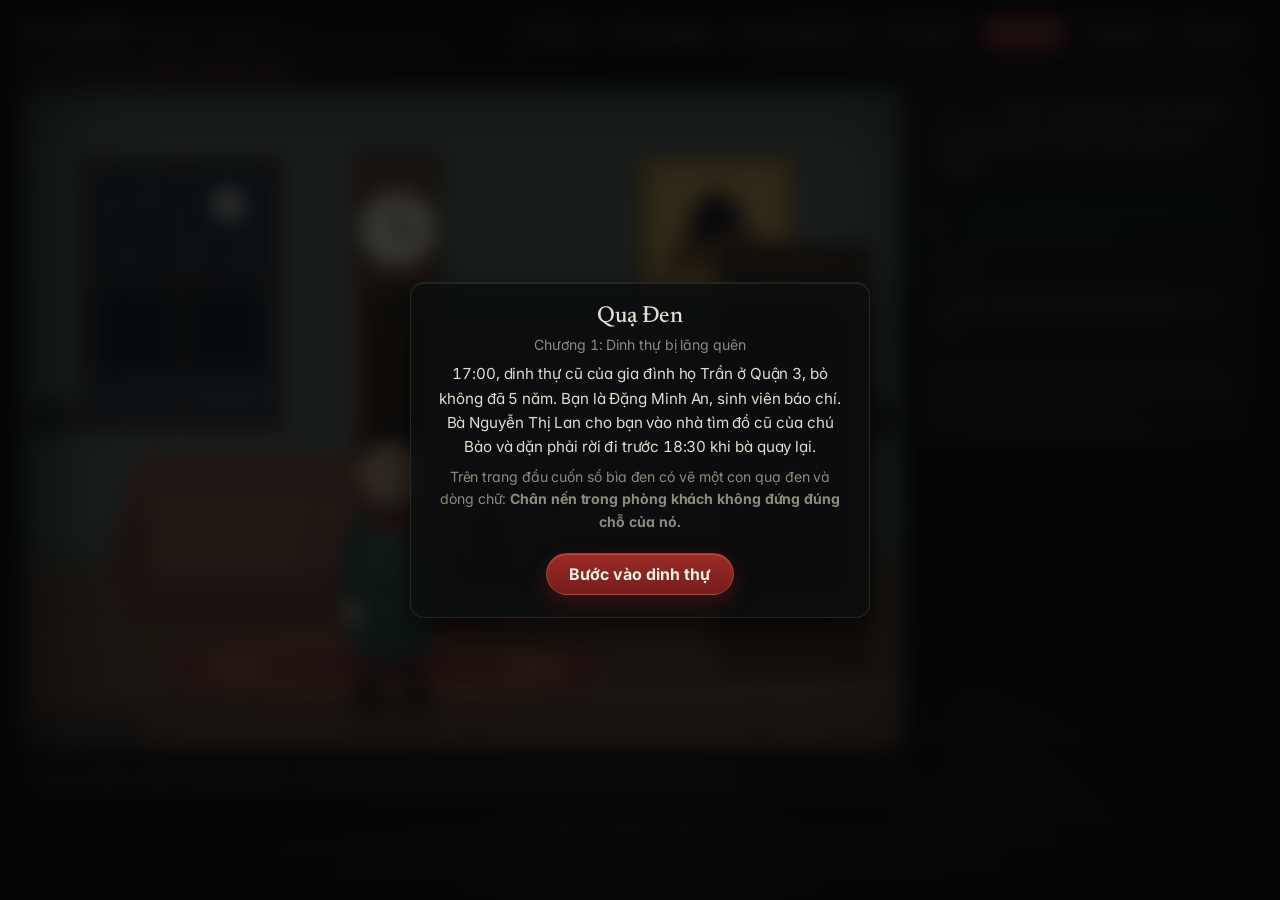
==== commit 0cb4f633: "Merge upstream/main" ====
--- a/frontend/game.html
+++ b/frontend/game.html
@@ -910,7 +910,6 @@
     <script src="config.js"></script>
     <script src="js/api.js"></script>
     <script src="js/auth.js"></script>
-    <script src="js/puzzle.js"></script>
     <script>
     (function(){
       "use strict";
@@ -1732,17 +1731,18 @@
       function qdRefreshServerInv() {
         var box = $("serverInv");
         if (!box) return;
-        if (!window.QD || !QD.isLoggedIn()) {
-          box.textContent = "Chưa đăng nhập: túi đồ trên máy chủ chưa đồng bộ.";
+        if (!window.QD) {
+          box.textContent = "Không tải được túi đồ trên máy chủ.";
           return;
         }
+        box.textContent = "Đang tải túi đồ trên máy chủ...";
         QD.getInventory().then(function (data) {
-          var items = (data && (data.items || data.vat_pham || data.rows || data.data)) || [];
+          var items = data.data;
           if (!items.length) { box.textContent = "Túi đồ trên máy chủ: trống."; return; }
-          var names = items.map(function (it) { return it.ten_do_vat || it.ten || it.ma_do_vat || "?"; });
-          box.textContent = "Túi đồ trên máy chủ (" + items.length + " món): " + names.join(", ") + ".";
-        }).catch(function () {
-          box.textContent = "Không tải được túi đồ trên máy chủ.";
+          var names = items.map(function (it) { return it.ten_vat_pham + " × " + it.so_luong; });
+          box.textContent = "Túi đồ trên máy chủ (" + items.length + " loại): " + names.join(", ") + ".";
+        }).catch(function (err) {
+          box.textContent = "Không tải được túi đồ trên máy chủ: " + err.message;
         });
       }
       /* Tu dong luu mot lan khi mo cua thang Chuong 1. */
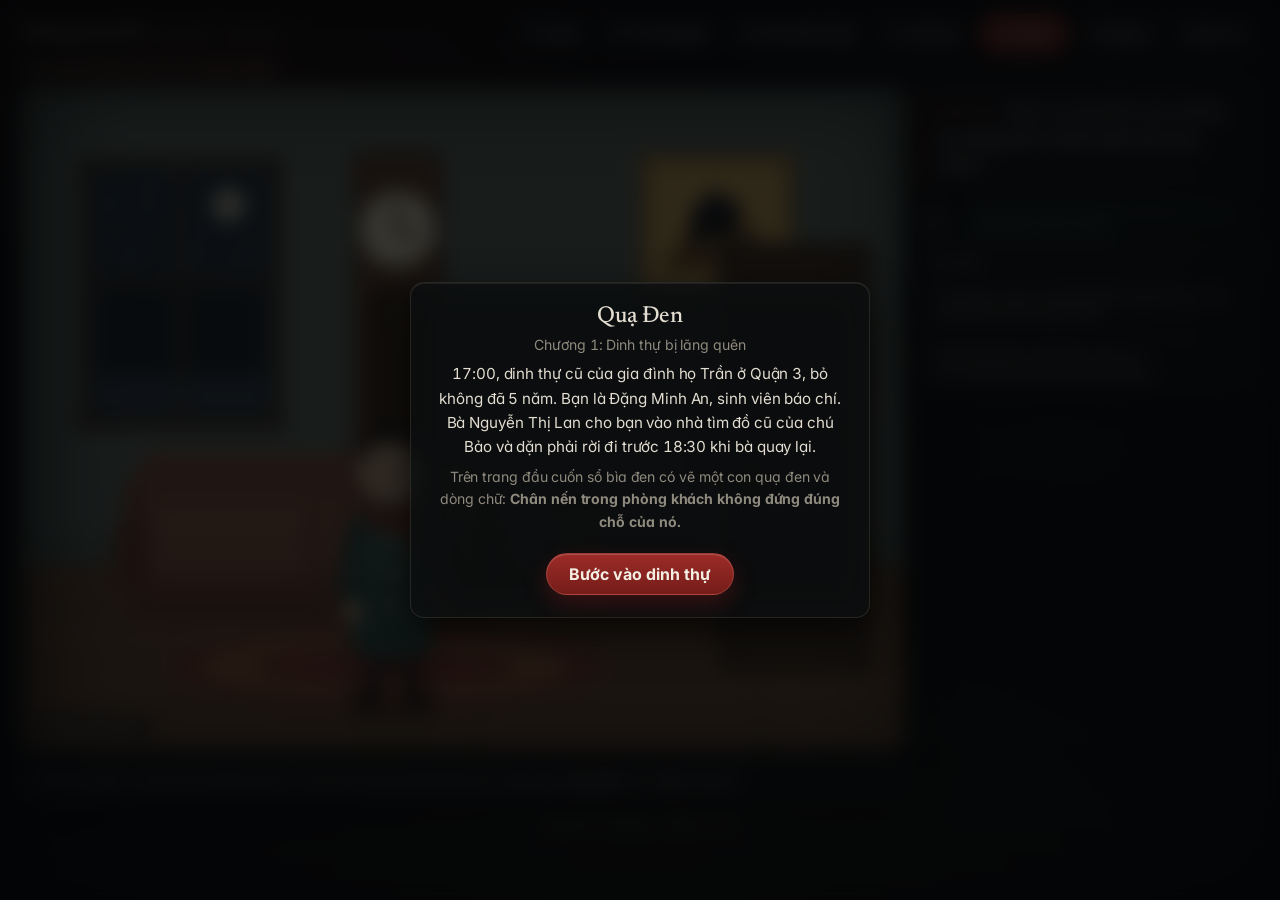
==== commit 466cd5a5: "feat: lam game Chuong 1 di du 3 phong, gan hotspot cau do 1.1 1.2 1.4 1.8 - Tach logic game ra front" ====
--- a/frontend/game.html
+++ b/frontend/game.html
@@ -910,866 +910,7 @@
     <script src="config.js"></script>
     <script src="js/api.js"></script>
     <script src="js/auth.js"></script>
-    <script>
-    (function(){
-      "use strict";
-      /* ================= ICONS ================= */
-      var ICONS = {
-        scissors: '<svg viewBox="0 0 48 48" fill="none" stroke="#7a4a2e" stroke-width="3" stroke-linecap="round"><circle cx="13" cy="35" r="6"/><circle cx="13" cy="13" r="6"/><line x1="18" y1="17" x2="40" y2="38"/><line x1="18" y1="31" x2="40" y2="10"/></svg>',
-        screwdriver: '<svg viewBox="0 0 48 48" fill="none" stroke-linecap="round"><rect x="6" y="30" width="16" height="10" rx="4" fill="#8a3324"/><line x1="21" y1="35" x2="38" y2="18" stroke="#7d8894" stroke-width="5"/><line x1="38" y1="18" x2="43" y2="13" stroke="#7d8894" stroke-width="3"/></svg>',
-        smallkey: '<svg viewBox="0 0 48 48" fill="none" stroke="#a8802f" stroke-width="3.4" stroke-linecap="round"><circle cx="15" cy="15" r="8"/><line x1="21" y1="21" x2="40" y2="40"/><line x1="33" y1="33" x2="39" y2="27"/><line x1="38" y1="38" x2="43" y2="32"/></svg>',
-        battery: '<svg viewBox="0 0 48 48" fill="none"><rect x="7" y="15" width="32" height="18" rx="3" stroke="#5c554a" stroke-width="3"/><rect x="39" y="21" width="5" height="6" fill="#5c554a"/><path d="M25 19 L19 26 h5 L22 31 L30 23 h-5 L27 19z" fill="#c9862f"/></svg>',
-        matches: '<svg viewBox="0 0 48 48" fill="none"><rect x="8" y="24" width="32" height="15" rx="2" fill="#b08a4f" stroke="#7a5a2e" stroke-width="2.4"/><line x1="14" y1="24" x2="20" y2="8" stroke="#c9a86a" stroke-width="3.4" stroke-linecap="round"/><circle cx="20.5" cy="7.5" r="3.4" fill="#8a3324"/><line x1="26" y1="24" x2="30" y2="10" stroke="#c9a86a" stroke-width="3.4" stroke-linecap="round"/><circle cx="30.5" cy="9.5" r="3.4" fill="#8a3324"/></svg>',
-        candle: '<svg viewBox="0 0 48 48" fill="none"><rect x="18" y="20" width="12" height="20" rx="2" fill="#e6ddc2" stroke="#b3a678" stroke-width="2.2"/><path d="M24 7 q5 6 0 12 q-5-6 0-12z" fill="#f2a541"/></svg>',
-        ironkey: '<svg viewBox="0 0 48 48" fill="none" stroke="#3f3a33" stroke-width="3.6" stroke-linecap="round"><circle cx="14" cy="14" r="8.5"/><line x1="20" y1="20" x2="41" y2="41"/><line x1="32" y1="32" x2="39" y2="25"/><line x1="37" y1="37" x2="44" y2="30"/></svg>'
-      };
-      var ITEM_NAMES = { scissors:"Kéo rỉ", screwdriver:"Tua vít", smallkey:"Chìa khóa nhỏ", battery:"Pin", matches:"Hộp diêm", candle:"Nến trắng", ironkey:"Chìa khóa sắt" };
-      var ITEM_DESC = {
-        scissors:"Một cây kéo cũ, lưỡi vẫn còn sắc.",
-        screwdriver:"Tua vít dẹt, cán gỗ đã mòn.",
-        smallkey:"Chìa khóa đồng nhỏ, vừa với một ổ khóa tủ.",
-        battery:"Một viên pin lớn, còn đầy.",
-        matches:"Hộp diêm còn gần đầy que.",
-        candle:"Một cây nến trắng chưa cháy, giấu trong ống thông gió.",
-        ironkey:"Chìa khóa sắt nặng, chắc chắn là của cửa chính."
-      };
-      var SYMS = {
-        eye: '<svg viewBox="0 0 48 48" fill="none" stroke="#4c4436" stroke-width="3"><path d="M4 24 Q24 6 44 24 Q24 42 4 24Z"/><circle cx="24" cy="24" r="7" fill="#4c4436"/></svg>',
-        fish: '<svg viewBox="0 0 48 48" fill="none" stroke="#4c4436" stroke-width="3"><path d="M6 24 Q20 10 34 24 Q20 38 6 24Z"/><path d="M34 24 L44 15 V33 Z"/><circle cx="15" cy="22" r="2.4" fill="#4c4436"/></svg>',
-        moon: '<svg viewBox="0 0 48 48" fill="#4c4436"><path d="M32 5 A19 19 0 1 0 43 34 A15 15 0 0 1 32 5Z"/></svg>',
-        crow: '<svg viewBox="0 0 48 48" fill="#22242a"><path d="M10 34 q-2-12 6-18 q2-7 10-8 q8 0 10 6 q7 2 6 10 q0 6-6 9 l3 7-5 1-3-6-11 1-2 6-5-1z"/><path d="M36 13 l8 2-7 4z"/><circle cx="31" cy="14" r="1.8" fill="#e8e2c8"/></svg>'
-      };
-      var SYM_ORDER = ["eye","fish","moon","crow"];
-      var SYM_NAMES = { eye:"Con mắt", fish:"Con cá", moon:"Mặt trăng", crow:"Con quạ" };
-      var SAFE_CODE = "3142";
-      var ROOMS = ["A","B","C"];
-      var ROOM_NAMES = { A:"Phòng trọ số 4", B:"Hành lang và cầu thang", C:"Sân thượng phơi đồ" };
-
-      /* ================= STATE ================= */
-      var S = {
-        room:"A", started:false, startTime:0, ended:false,
-        scissors:false, chestOpen:false, rugLifted:false, noteRead:false,
-        clockDone:false, crowHere:false, wardOpen:false, matchesGot:false,
-        radioOn:false, codeKnown:false, safeOpen:false,
-        ventOpen:false, candleGot:false, candlePlaced:false, candleLit:false,
-        symbolsKnown:false, keyUsed:false, panelDone:false,
-        hintsUsed:0, sound:true
-      };
-      var inv = [];
-      var selected = null;
-
-      /* ================= DOM ================= */
-      function $(id){ return document.getElementById(id); }
-      var dialogueEl = $("dialogueText"), toastEl = $("toast");
-
-      /* ================= PLAYER: di chuyển + cầm nắm ================= */
-      var playerEl = $("player"), heldEl = $("heldItem"), markerEl = $("clickMarker"), ringEl = $("targetRing"), shellEl = $("sceneShell");
-      var playerX = 42, playerY = 93, targetX = 42, targetY = 93;
-      var isWalking = false, pendingAction = null, pendingActName = null, keyDir = 0, lastFrame = 0;
-      var PICKUP_ACTS = { cushion:1, rug:1, chest:1, wardrobe:1, vent:1, clock:1, safe:1 };
-      function playerScale(){ return 0.86 + Math.max(0, Math.min(1, (playerY - 84) / 13)) * 0.26; }
-      function paintPlayer(){
-        playerEl.style.left = playerX + "%";
-        playerEl.style.top = playerY + "%";
-        playerEl.style.transform = "translate(-50%,-100%) scale(" + playerScale().toFixed(3) + ")";
-        playerEl.style.zIndex = playerY > 90 ? 7 : 6;
-      }
-      function updateHeld(){
-        if(selected && ICONS[selected]){
-          heldEl.innerHTML = ICONS[selected];
-          playerEl.classList.add("has-held");
-        } else {
-          heldEl.innerHTML = "";
-          playerEl.classList.remove("has-held");
-        }
-      }
-      function bendPickup(){
-        playerEl.classList.remove("bending"); void playerEl.offsetWidth;
-        playerEl.classList.add("bending");
-        setTimeout(function(){ playerEl.classList.remove("bending"); }, 600);
-      }
-      function showMarker(xPct, yPct){
-        markerEl.style.left = xPct + "%"; markerEl.style.top = yPct + "%";
-        markerEl.classList.remove("pop"); void markerEl.offsetWidth; markerEl.classList.add("pop");
-      }
-      function showRingFor(el){
-        if(!el || !el.getBoundingClientRect) return;
-        var sr = shellEl.getBoundingClientRect(), r = el.getBoundingClientRect();
-        ringEl.style.left = (r.left - sr.left) + "px"; ringEl.style.top = (r.top - sr.top) + "px";
-        ringEl.style.width = r.width + "px"; ringEl.style.height = r.height + "px";
-        ringEl.classList.add("show");
-        setTimeout(function(){ ringEl.classList.remove("show"); }, 900);
-      }
-      function anyModalOpen(){
-        return $("introOverlay").classList.contains("open") || $("closeOverlay").classList.contains("open") || $("endOverlay").classList.contains("open");
-      }
-      function walkTo(x, y, after, actName){
-        targetX = Math.max(6, Math.min(94, x));
-        targetY = Math.max(84, Math.min(97, y == null ? 93 : y));
-        pendingAction = after || null;
-        pendingActName = actName || null;
-        showMarker(targetX, targetY);
-        if(Math.abs(targetX - playerX) > 0.8){
-          playerEl.classList.toggle("flip", targetX < playerX);
-        }
-        isWalking = true;
-        playerEl.classList.add("walking");
-      }
-      function arrive(){
-        isWalking = false;
-        playerEl.classList.remove("walking");
-        paintPlayer();
-        if(pendingAction){
-          var fn = pendingAction, an = pendingActName;
-          pendingAction = null; pendingActName = null;
-          if(an && PICKUP_ACTS[an]) bendPickup();
-          setTimeout(fn, (an && PICKUP_ACTS[an]) ? 260 : 60);
-        }
-      }
-      var cleanLast = 0;
-      function cleanLoop(ts){
-        var dt = Math.min(0.05, cleanLast ? (ts - cleanLast) / 1000 : 0.016);
-        cleanLast = ts;
-        if(S.started && !anyModalOpen()){
-          if(keyDir !== 0){
-            pendingAction = null; isWalking = false;
-            playerX = Math.max(6, Math.min(94, playerX + keyDir * 28 * dt));
-            targetX = playerX; targetY = playerY;
-            playerEl.classList.toggle("flip", keyDir < 0);
-            playerEl.classList.add("walking");
-            paintPlayer();
-          } else if(isWalking){
-            var dx2 = targetX - playerX, dy2 = targetY - playerY;
-            var d2 = Math.sqrt(dx2*dx2 + dy2*dy2);
-            if(d2 < 0.8){ playerX = targetX; playerY = targetY; arrive(); }
-            else {
-              var sp = 44 * dt, ux = dx2 / d2, uy = dy2 / d2;
-              playerX += ux * Math.min(sp, d2);
-              playerY += uy * Math.min(sp * 0.55, Math.abs(dy2));
-              playerEl.classList.add("walking");
-              paintPlayer();
-            }
-          } else playerEl.classList.remove("walking");
-        }
-        requestAnimationFrame(cleanLoop);
-      }
-      paintPlayer();
-      requestAnimationFrame(cleanLoop);
-      document.addEventListener("keydown", function(e){
-        if(!S.started || anyModalOpen()) return;
-        if(e.key === "ArrowLeft" || e.key === "a" || e.key === "A"){ keyDir = -1; }
-        else if(e.key === "ArrowRight" || e.key === "d" || e.key === "D"){ keyDir = 1; }
-        else if(e.key === "e" || e.key === "E"){ interactNearest(); }
-      });
-      document.addEventListener("keyup", function(e){
-        if(["ArrowLeft","ArrowRight","a","A","d","D"].indexOf(e.key) >= 0) keyDir = 0;
-      });
-      function interactNearest(){
-        var scene = document.querySelector(".scene.active");
-        if(!scene) return;
-        var spots = scene.querySelectorAll(".hotspot:not(.taken)");
-        var best = null, bestD = 1e9;
-        spots.forEach(function(h){
-          var cx = parseFloat(h.style.left) + parseFloat(h.style.width) / 2;
-          var d = Math.abs(cx - playerX);
-          if(d < bestD){ bestD = d; best = h; }
-        });
-        if(best) best.click();
-      }
-      /* Chạm vào sàn = đi tới đó */
-      shellEl.addEventListener("click", function(e){
-        if(!S.started || anyModalOpen()) return;
-        if(e.target.closest(".hotspot") || e.target.closest(".nav-arrow") || e.target.closest(".player")) return;
-        var r = shellEl.getBoundingClientRect();
-        var x = (e.clientX - r.left) / r.width * 100;
-        var y = (e.clientY - r.top) / r.height * 100;
-        if(y < 58) y = 93; /* bấm lên tường/đồ cao thì chỉ đi ngang tới phía dưới */
-        walkTo(x, Math.max(86, Math.min(97, y)), null, null);
-      });
-
-      /* ================= AUDIO ================= */
-      var actx = null;
-      function ac(){ if(!actx){ try{ actx = new (window.AudioContext||window.webkitAudioContext)(); }catch(e){} } if(actx && actx.state==="suspended") actx.resume(); return actx; }
-      function tone(f, t, dur, type, g){
-        if(!S.sound) return; var c = ac(); if(!c) return;
-        var o = c.createOscillator(), gn = c.createGain();
-        o.type = type||"sine"; o.frequency.value = f;
-        gn.gain.setValueAtTime(g||0.08, c.currentTime + (t||0));
-        gn.gain.exponentialRampToValueAtTime(0.0001, c.currentTime + (t||0) + dur);
-        o.connect(gn); gn.connect(c.destination);
-        o.start(c.currentTime + (t||0)); o.stop(c.currentTime + (t||0) + dur + 0.05);
-      }
-      function sndClick(){ tone(620, 0, 0.06, "triangle", 0.05); }
-      function sndPickup(){ tone(523,0,0.12,"sine",0.08); tone(784,0.09,0.18,"sine",0.08); }
-      function sndError(){ tone(140,0,0.22,"sawtooth",0.06); }
-      function sndUnlock(){ tone(392,0,0.1,"square",0.05); tone(587,0.1,0.14,"square",0.05); tone(880,0.22,0.3,"sine",0.07); }
-      function sndBell(){ for(var i=0;i<3;i++){ tone(1046, i*0.35, 0.5, "sine", 0.09); tone(1568, i*0.35, 0.4, "sine", 0.04); } }
-      function sndStatic(){
-        if(!S.sound) return; var c = ac(); if(!c) return;
-        var len = c.sampleRate * 0.8, buf = c.createBuffer(1, len, c.sampleRate), d = buf.getChannelData(0);
-        for(var i=0;i<len;i++) d[i] = (Math.random()*2-1) * 0.05;
-        var src = c.createBufferSource(); src.buffer = buf;
-        var gn = c.createGain(); gn.gain.value = 0.6;
-        src.connect(gn); gn.connect(c.destination); src.start();
-      }
-
-      /* ================= UI HELPERS ================= */
-      var typeTimer = null;
-      function say(text){
-        clearInterval(typeTimer);
-        dialogueEl.textContent = "";
-        var i = 0;
-        typeTimer = setInterval(function(){
-          i++;
-          dialogueEl.textContent = text.slice(0, i);
-          if(i >= text.length) clearInterval(typeTimer);
-        }, 11);
-      }
-      var toastTimer = null;
-      function toast(text){
-        toastEl.textContent = text; toastEl.classList.add("show");
-        clearTimeout(toastTimer);
-        toastTimer = setTimeout(function(){ toastEl.classList.remove("show"); }, 2400);
-      }
-      function openModal(html){ $("closeCard").innerHTML = html; $("closeOverlay").classList.add("open"); }
-      function closeModal(){ $("closeOverlay").classList.remove("open"); }
-      $("closeOverlay").addEventListener("click", function(e){ if(e.target === this) closeModal(); });
-      function setObjective(t){ $("objectiveText").textContent = t; }
-
-      /* ================= INVENTORY ================= */
-      function has(id){ return inv.indexOf(id) >= 0; }
-      function addItem(id){
-        if(has(id)) return;
-        inv.push(id); renderInv(); sndPickup();
-        toast("Đã nhặt: " + ITEM_NAMES[id]);
-      }
-      function removeItem(id){
-        inv = inv.filter(function(x){ return x !== id; });
-        if(selected === id) selected = null;
-        renderInv();
-      }
-      function renderInv(){
-        var box = $("inventory"); box.innerHTML = "";
-        updateHeld();
-        if(inv.length === 0){
-          box.innerHTML = '<div class="inv-empty">Túi trống. Hãy đi tới đồ vật trong phòng (chạm vào nó, nhân vật sẽ tự bước tới) để tìm manh mối.</div>';
-          return;
-        }
-        inv.forEach(function(id){
-          var b = document.createElement("button");
-          b.type = "button";
-          b.className = "slot filled" + (selected === id ? " selected" : "");
-          b.innerHTML = ICONS[id] + '<span class="nm">' + ITEM_NAMES[id] + "</span>";
-          b.setAttribute("aria-label", ITEM_NAMES[id]);
-          b.addEventListener("click", function(){
-            sndClick();
-            if(selected === id){ selected = null; say("Bạn cất " + ITEM_NAMES[id].toLowerCase() + " lại vào túi."); }
-            else { selected = id; say("Bạn cầm " + ITEM_NAMES[id].toLowerCase() + " trên tay. " + ITEM_DESC[id]); }
-            renderInv();
-          });
-          box.appendChild(b);
-        });
-      }
-      function needSelect(id, what){
-        say(what + " (Hãy chạm vào " + ITEM_NAMES[id].toLowerCase() + " trong túi đồ để cầm lên trước.)");
-      }
-
-      /* ================= ROOMS ================= */
-      function goRoom(r, fromDir){
-        S.room = r;
-        ROOMS.forEach(function(k){ $("scene-" + k).classList.toggle("active", k === r); });
-        $("roomName").textContent = ROOM_NAMES[r];
-        $("roomTag").textContent = ROOM_NAMES[r];
-        /* Nhân vật bước vào từ phía vừa đi qua */
-        isWalking = false; pendingAction = null; playerEl.classList.remove("walking");
-        if(fromDir === "left"){ playerX = 90; targetX = 90; playerEl.classList.add("flip"); }
-        else if(fromDir === "right"){ playerX = 10; targetX = 10; playerEl.classList.remove("flip"); }
-        playerY = 93; targetY = 93; paintPlayer();
-        sndClick();
-      }
-      $("navLeft").addEventListener("click", function(){
-        if(!S.started || anyModalOpen()) return;
-        var dest = ROOMS[(ROOMS.indexOf(S.room) + ROOMS.length - 1) % ROOMS.length];
-        walkTo(7, 93, function(){ goRoom(dest, "left"); say("Bạn bước sang " + ROOM_NAMES[S.room].toLowerCase() + "."); }, null);
-      });
-      $("navRight").addEventListener("click", function(){
-        if(!S.started || anyModalOpen()) return;
-        var dest = ROOMS[(ROOMS.indexOf(S.room) + 1) % ROOMS.length];
-        walkTo(93, 93, function(){ goRoom(dest, "right"); say("Bạn bước sang " + ROOM_NAMES[S.room].toLowerCase() + "."); }, null);
-      });
-
-      /* ================= WIN ================= */
-      function fmtTime(ms){
-        var s = Math.floor(ms / 1000);
-        return Math.floor(s / 60) + ":" + ("0" + (s % 60)).slice(-2);
-      }
-      function checkWin(){
-        if(S.ended || !S.keyUsed || !S.panelDone) return;
-        S.ended = true;
-        $("doorGlow").style.display = "block";
-        sndUnlock(); sndBell();
-        say("Ổ khóa và chốt biểu tượng cùng mở. Cánh cửa chính từ từ hé ra, gió hồ thổi vào mát lạnh…");
-        setTimeout(function(){
-          $("endTime").textContent = fmtTime(Date.now() - S.startTime);
-          $("endHints").textContent = S.hintsUsed;
-          $("endOverlay").classList.add("open");
-        }, 1600);
-      }
-
-      /* ================= CLOSE-UPS ================= */
-      var clockH = 11, clockM = 45;
-      function clockHandsSVG(){
-        var ha = (clockH % 12) * 30 + clockM * 0.5, ma = clockM * 6;
-        return '<svg viewBox="0 0 190 190" style="width:100%;height:100%">' +
-          '<circle cx="95" cy="95" r="90" fill="#e9dfc4" stroke="#3c281a" stroke-width="6"/>' +
-          '<g stroke="#3c281a" stroke-width="3">' +
-          '<line x1="95" y1="14" x2="95" y2="26"/><line x1="95" y1="164" x2="95" y2="176"/>' +
-          '<line x1="14" y1="95" x2="26" y2="95"/><line x1="164" y1="95" x2="176" y2="95"/></g>' +
-          '<line x1="95" y1="95" x2="95" y2="52" stroke="#3c281a" stroke-width="8" stroke-linecap="round" transform="rotate(' + ha + ' 95 95)"/>' +
-          '<line x1="95" y1="95" x2="95" y2="34" stroke="#8a3324" stroke-width="5" stroke-linecap="round" transform="rotate(' + ma + ' 95 95)"/>' +
-          '<circle cx="95" cy="95" r="7" fill="#3c281a"/></svg>';
-      }
-      function openClock(){
-        var html = '<button class="close-x" type="button" data-close>✕</button>' +
-          "<h2>Đồng hồ đứng</h2>" +
-          '<p class="sub">Kim đồng hồ đã dừng từ lâu. Bên dưới mặt số có một ngăn nhỏ bị kẹt, chỉ mở khi chuông điểm đúng giờ.</p>' +
-          '<div class="clockface" id="clockFace">' + clockHandsSVG() + "</div>" +
-          '<div class="steppers">' +
-            '<div class="stepper"><span class="lab">GIỜ</span><button type="button" id="hMinus" aria-label="Giảm giờ">−</button><span class="val" id="hVal"></span><button type="button" id="hPlus" aria-label="Tăng giờ">+</button></div>' +
-            '<div class="stepper"><span class="lab">PHÚT</span><button type="button" id="mMinus" aria-label="Giảm phút">−</button><span class="val" id="mVal"></span><button type="button" id="mPlus" aria-label="Tăng phút">+</button></div>' +
-          "</div>" +
-          '<p class="sub" id="clockMsg"></p>' +
-          '<button class="btn" type="button" id="clockTry">Vặn núm lên dây</button>';
-        openModal(html);
-        function upd(){
-          $("hVal").textContent = (clockH === 0 ? 12 : clockH);
-          $("mVal").textContent = ("0" + clockM).slice(-2);
-          $("clockFace").innerHTML = clockHandsSVG();
-        }
-        upd();
-        $("hPlus").onclick = function(){ clockH = (clockH + 1) % 12; sndClick(); upd(); };
-        $("hMinus").onclick = function(){ clockH = (clockH + 11) % 12; sndClick(); upd(); };
-        $("mPlus").onclick = function(){ clockM = (clockM + 15) % 60; sndClick(); upd(); };
-        $("mMinus").onclick = function(){ clockM = (clockM + 45) % 60; sndClick(); upd(); };
-        $("clockTry").onclick = function(){
-          if(clockH === 6 && clockM === 30){
-            S.clockDone = true;
-            closeModal(); sndBell();
-            $("clockDrawer").setAttribute("stroke-width", "2.5");
-            if(!S.crowHere){
-              S.crowHere = true;
-              setTimeout(function(){ $("crowA").style.display = "block"; }, 1200);
-            }
-            addItem("battery");
-            setObjective("Tìm thứ dùng viên pin này: một thiết bị nào đó trong nhà đang chờ điện.");
-            say("Đồng hồ điểm sáu tiếng rưỡi, chuông ngân dài. Ngăn nhỏ dưới mặt số bật mở: một viên pin lăn ra. Ngoài cửa sổ, có tiếng vỗ cánh…");
-          } else {
-            sndError();
-            $("clockMsg").textContent = "Bạn lên dây. Kim rung lên một cái rồi lại im. Chưa đúng giờ.";
-          }
-        };
-        bindClose();
-      }
-      function openNote(){
-        var html = '<button class="close-x" type="button" data-close>✕</button>' +
-          "<h2>Mảnh giấy dưới gối</h2>" +
-          '<div style="background:#efe6cc;border:1px solid #c9bfa0;border-radius:6px;padding:18px 16px;margin:12px 0;color:#4a3f2a;font-family:\'Playfair Display\',serif;font-style:italic;line-height:1.75">' +
-          "“Đừng tin đồng hồ trên tường.<br/>Nó chỉ kêu khi chỉ đúng giờ quạ về tổ:<br/><b style='font-size:1.25rem'>6 giờ 30</b>.<br/>Nghe tiếng chuông, ngăn tủ sẽ mở.”</div>" +
-          '<p class="sub">Chữ viết tay, nét run, mực đã ngả nâu.</p>' +
-          '<button class="btn" type="button" data-close>Gấp lại</button>';
-        openModal(html); bindClose();
-      }
-      function openRadio(){
-        var html = '<button class="close-x" type="button" data-close>✕</button>' +
-          "<h2>Đài radio</h2>" +
-          '<p class="static-noise">▂▅▃▅▂ … xì xì … ▅▃▂▅</p>' +
-          '<p class="radio-line" id="radioLine">…</p>' +
-          '<p class="sub" id="radioSub"></p>' +
-          '<button class="btn ghost" type="button" id="radioReplay">Nghe lại</button>';
-        openModal(html);
-        var lines = [
-          "…đây là đài Quạ Đen…",
-          "…mã két hôm nay…",
-          "…BA… MỘT… BỐN… HAI…",
-          "…hết bản tin. Chúc may mắn, vị khách không mời…"
-        ];
-        var li = 0, lineTimer = null;
-        function play(){
-          sndStatic(); li = 0;
-          $("radioLine").textContent = "…";
-          $("radioSub").textContent = "";
-          clearInterval(lineTimer);
-          lineTimer = setInterval(function(){
-            var lineEl = $("radioLine"), subEl = $("radioSub");
-            if(!lineEl || !subEl){ clearInterval(lineTimer); return; }
-            if(li < lines.length){ lineEl.textContent = lines[li]; if(li === 2) tone(880, 0, 0.2, "sine", 0.07); li++; }
-            else {
-              clearInterval(lineTimer);
-              S.codeKnown = true;
-              subEl.textContent = "Bạn ghi nhớ: mã két sắt là 3 - 1 - 4 - 2.";
-              setObjective("Dùng mã 3-1-4-2 mở két sắt trên sân thượng.");
-            }
-          }, 1300);
-        }
-        play();
-        $("radioReplay").onclick = play;
-        bindClose();
-      }
-      var safeEntry = "";
-      function openSafe(){
-        safeEntry = "";
-        var html = '<button class="close-x" type="button" data-close>✕</button>' +
-          "<h2>Két sắt</h2>" +
-          '<p class="sub">Ổ khóa điện tử 4 số. Đèn đỏ nhấp nháy chờ mã.</p>' +
-          '<div class="safe-display" id="safeDisp">----</div>' +
-          '<div class="pad" id="safePad"></div>' +
-          '<p class="sub" id="safeMsg">' + (S.codeKnown ? "Bạn đã nghe mã trên đài: 3 - 1 - 4 - 2." : "Bạn chưa biết mã. Có lẽ ở đâu đó trong nhà có người đọc nó lên…") + "</p>";
-        openModal(html);
-        var pad = $("safePad");
-        ["1","2","3","4","5","6","7","8","9","C","0","✓"].forEach(function(k){
-          var b = document.createElement("button");
-          b.type = "button"; b.textContent = k;
-          if(k === "C" || k === "✓") b.className = "wide";
-          b.addEventListener("click", function(){
-            sndClick();
-            if(k === "C"){ safeEntry = ""; }
-            else if(k === "✓"){
-              if(safeEntry === SAFE_CODE){
-                S.safeOpen = true;
-                closeModal(); sndUnlock();
-                $("safeGlow").style.display = "block";
-                addItem("ironkey");
-                setObjective("Một lớp khóa nữa: bảng chốt 4 biểu tượng bên cửa chính. Thứ tự nằm ở hành lang.");
-                say("Két bật mở đánh “cạch”. Bên trong chỉ có một chiếc chìa khóa sắt nặng, nằm trên tấm nhung đỏ.");
-                return;
-              } else {
-                sndError();
-                $("safePad").classList.remove("shake"); void $("safePad").offsetWidth; $("safePad").classList.add("shake");
-                $("safeMsg").textContent = "Đèn đỏ chớp ba lần. Sai mã.";
-                safeEntry = "";
-              }
-            }
-            else if(safeEntry.length < 4){ safeEntry += k; }
-            $("safeDisp").textContent = (safeEntry + "----").slice(0, 4);
-          });
-          pad.appendChild(b);
-        });
-        bindClose();
-      }
-      var symSeq = [];
-      function openPanel(){
-        symSeq = [];
-        var btns = SYM_ORDER.map(function(k){
-          return '<button class="symbtn" type="button" data-sym="' + k + '" aria-label="' + SYM_NAMES[k] + '">' + SYMS[k] + "</button>";
-        }).join("");
-        var html = '<button class="close-x" type="button" data-close>✕</button>' +
-          "<h2>Chốt biểu tượng</h2>" +
-          '<p class="sub">Bốn nút khắc hình: con mắt, con cá, mặt trăng, con quạ. Phải bấm đúng thứ tự 4 hình thì chốt mới nhả.</p>' +
-          '<div class="symrow">' + btns + "</div>" +
-          '<div class="dots" id="symDots"><i></i><i></i><i></i><i></i></div>' +
-          '<p class="sub" id="symMsg">' + (S.symbolsKnown ? "Bạn đã thấy thứ tự trong gương hành lang." : "Bạn chưa biết thứ tự. Đâu đó trong nhà có chỗ chỉ cho bạn…") + "</p>";
-        openModal(html);
-        var card = $("closeCard");
-        card.querySelectorAll("[data-sym]").forEach(function(b){
-          b.addEventListener("click", function(){
-            if(S.panelDone) return;
-            sndClick();
-            symSeq.push(b.getAttribute("data-sym"));
-            var dots = $("symDots").children;
-            for(var i = 0; i < dots.length; i++) dots[i].className = i < symSeq.length ? "on" : "";
-            if(symSeq.length === 4){
-              var ok = symSeq.join(",") === SYM_ORDER.join(",");
-              if(ok){
-                S.panelDone = true;
-                closeModal(); sndUnlock();
-                say(S.keyUsed ? "Chốt biểu tượng nhả ra…" : "Chốt biểu tượng nhả ra, nhưng ổ khóa lớn vẫn còn khóa. Cần một chiếc chìa sắt.");
-                checkWin();
-              } else {
-                sndError();
-                card.classList.remove("shake"); void card.offsetWidth; card.classList.add("shake");
-                $("symMsg").textContent = "Bốn nút chìm xuống rồi bật lại. Sai thứ tự.";
-                symSeq = [];
-                setTimeout(function(){ var d = $("symDots"); if(d) for(var i = 0; i < d.children.length; i++) d.children[i].className = ""; }, 350);
-              }
-            }
-          });
-        });
-        bindClose();
-      }
-      function openMirror(){
-        var inner;
-        if(S.candleLit){
-          S.symbolsKnown = true;
-          setObjective("Thứ tự chốt cửa: Mắt → Cá → Trăng → Quạ. Về phòng trọ mở cửa chính.");
-          inner = '<p class="sub">Hơi nến làm mặt gương mờ đi. Trong lớp hơi nước, bốn hình hiện ra như có ai vừa vẽ bằng ngón tay:</p>' +
-            '<div class="mirror-syms">' + SYMS.eye + '<span class="arr">→</span>' + SYMS.fish + '<span class="arr">→</span>' + SYMS.moon + '<span class="arr">→</span>' + SYMS.crow + "</div>" +
-            '<p><b>Mắt → Cá → Trăng → Quạ.</b> Bạn ghi nhớ thứ tự này.</p>';
-        } else if(S.candlePlaced){
-          inner = '<p>Mặt gương phủ bụi mờ. Cây nến đã nằm trên giá, chỉ còn thiếu lửa.</p><p class="sub">Hãy cầm hộp diêm trên tay rồi chạm lại vào bàn trang điểm.</p>';
-        } else {
-          inner = '<p>Mặt gương phủ một lớp bụi dày, soi không thấy mặt mình. Bên phải gương có một giá nến trống.</p><p class="sub">Có ánh sáng, có lẽ gương mới “nói” được.</p>';
-        }
-        openModal('<button class="close-x" type="button" data-close>✕</button><h2>Gương bàn trang điểm</h2>' + inner + '<button class="btn" type="button" data-close>Quay lại</button>');
-        bindClose();
-      }
-      function bindClose(){
-        $("closeCard").querySelectorAll("[data-close]").forEach(function(b){
-          b.addEventListener("click", function(){ sndClick(); closeModal(); });
-        });
-      }
-
-      /* ================= HOTSPOTS ================= */
-      var ACTIONS = {
-        /* ---- Phòng trọ ---- */
-        cushion: function(){
-          if(!S.scissors){ S.scissors = true; addItem("scissors"); say("Bạn lật chiếc gối sofa lên. Một cây kéo rỉ nằm lọt trong khe ghế, như thể ai đó cố giấu nó đi thật nhanh."); }
-          else say("Dưới gối chỉ còn một vết lõm và ít bụi vải.");
-        },
-        rug: function(){
-          if(!S.rugLifted){ S.rugLifted = true; addItem("smallkey"); say("Bạn cuộn mép thảm lên. Một chiếc chìa khóa nhỏ bằng đồng rơi ra, kêu “tinh” một tiếng trên sàn gỗ."); }
-          else say("Dưới thảm là sàn gỗ lạnh và một vòng bụi hình chữ nhật.");
-        },
-        clock: function(){
-          if(S.clockDone) say("Đồng hồ chạy đều đều: tích… tắc… tích… tắc. Ngăn nhỏ đã trống.");
-          else openClock();
-        },
-        painting: function(){
-          say("Bức tranh vẽ một con quạ đen đậu trên cành khô. Lạ ở chỗ: dù bạn đứng ở góc nào, con mắt của nó cũng như đang nhìn theo bạn.");
-        },
-        window: function(){
-          if(S.crowHere) say("Con quạ đứng yên trên bậu cửa, đầu nghiêng sang một bên. Nó không sợ bạn. Hình như nó đang chờ xem bạn có ra được khỏi nhà này không.");
-          else say("Ngoài cửa sổ là mặt hồ đen và mưa phùn. Bờ bên kia tối om, không một ánh đèn.");
-        },
-        plant: function(){
-          say("Chậu cây đã héo quá nửa. Đất khô nứt, nhưng có dấu ngón tay mới bới, ai đó vừa giấu gì ở đây, hoặc vừa lấy đi.");
-        },
-        panel: function(){
-          if(S.panelDone) say("Chốt biểu tượng đã nhả. " + (S.keyUsed ? "" : "Chỉ còn ổ khóa lớn."));
-          else openPanel();
-        },
-        door: function(){
-          if(S.ended) return;
-          if(selected === "ironkey" && !S.keyUsed){
-            S.keyUsed = true; removeItem("ironkey"); sndUnlock();
-            say(S.panelDone ? "Chìa khóa sắt xoay trong ổ…" : "Chìa khóa sắt vừa khít. Ổ khóa lớn mở ra, nhưng chốt biểu tượng bên cạnh vẫn đang giữ cửa.");
-            checkWin(); return;
-          }
-          if(S.keyUsed && !S.panelDone) say("Ổ khóa lớn đã mở. Chỉ còn chốt 4 biểu tượng bên trái cửa.");
-          else if(!S.keyUsed && S.panelDone) say("Chốt đã nhả. Còn ổ khóa lớn cần một chiếc chìa sắt.");
-          else say("Cửa chính khóa chặt hai lớp: một ổ khóa sắt lớn, và một bảng chốt 4 biểu tượng ở bên trái.");
-        },
-        /* ---- Hành lang ---- */
-        pillow: function(){
-          if(!S.noteRead){ S.noteRead = true; openNote(); say("Dưới gối có một mảnh giấy gấp tư, giấy đã ố vàng."); }
-          else say("Mảnh giấy ghi: đồng hồ chỉ kêu lúc 6 giờ 30, giờ quạ về tổ.");
-        },
-        bed: function(){
-          say("Ga giường lạnh và phẳng phiu, trừ đúng một vết lõm hình người ở giữa, như thể ai đó vừa mới nằm đây.");
-        },
-        bwindow: function(){
-          say("Trăng lên trên mặt hồ. Xa xa có một căn chòi nhỏ, cửa sổ sáng đèn vàng, rồi tắt phụt khi bạn nhìn kỹ.");
-        },
-        photo: function(){
-          say("Ảnh chụp căn nhà này từ bờ hồ, đề năm 1974. Trước cửa có một người đàn ông đội mũ đứng cạnh chiếc đồng hồ đứng, giống hệt cái ở phòng trọ.");
-        },
-        chest: function(){
-          if(S.chestOpen){ say("Rương trống, đáy lót rơm khô và mùi long não."); return; }
-          if(selected === "scissors"){
-            S.chestOpen = true;
-            $("ropeB").style.display = "none";
-            addItem("screwdriver");
-            say("Bạn cắt phăng sợi dây thừng. Nắp rương bật lên: bên trong có một cây tua vít cán gỗ.");
-          }
-          else if(has("scissors")) needSelect("scissors", "Dây thừng buộc rất chặt, tay không cởi nổi.");
-          else say("Một chiếc rương gỗ bị buộc chặt bằng dây thừng. Tay không thì cởi đến mai cũng không xong.");
-        },
-        wardrobe: function(){
-          if(!S.wardOpen){
-            if(selected === "smallkey"){
-              S.wardOpen = true;
-              $("wardClosed").style.display = "none";
-              $("wardOpen").style.display = "block";
-              sndUnlock();
-              say("Chìa khóa nhỏ vừa ổ tủ. Hai cánh tủ mở ra: vài bộ quần áo cũ… và một hộp thiếc bị đóng chặt bằng 4 con ốc.");
-            } else if(has("smallkey")) needSelect("smallkey", "Tủ quần áo bị khóa.");
-            else say("Tủ quần áo bị khóa. Ổ khóa nhỏ bằng đồng, sáng hơn hẳn phần gỗ quanh nó.");
-            return;
-          }
-          if(!S.matchesGot){
-            if(selected === "screwdriver"){
-              S.matchesGot = true;
-              $("tinB").style.display = "none";
-              addItem("matches");
-              say("Bạn tháo từng con ốc trên hộp thiếc. Bên trong là một hộp diêm còn gần đầy, thứ duy nhất trong nhà này còn khô ráo.");
-            } else if(has("screwdriver")) needSelect("screwdriver", "Hộp thiếc trong tủ bị đóng bằng ốc vít.");
-            else say("Trong tủ có một hộp thiếc, nắp đóng bằng 4 con ốc nhỏ.");
-          } else say("Tủ chỉ còn mấy bộ quần áo len cũ, thoang thoảng mùi băng phiến.");
-        },
-        mirror: function(){
-          if(selected === "candle" && !S.candlePlaced){
-            S.candlePlaced = true; removeItem("candle");
-            $("candleB").style.display = "block";
-            sndPickup();
-            say("Bạn đặt cây nến trắng lên giá nến cạnh gương. Vừa khít như thể nó vẫn luôn thuộc về chỗ này.");
-            return;
-          }
-          if(selected === "matches" && S.candlePlaced && !S.candleLit){
-            S.candleLit = true;
-            $("flameB").style.display = "block";
-            tone(196, 0, 0.4, "sine", 0.05);
-            openMirror();
-            say("Bạn quẹt diêm. Ngọn nến cháy lên, và mặt gương bắt đầu mờ hơi nước…");
-            return;
-          }
-          if(selected === "matches" && !S.candlePlaced){ say("Châm diêm vào đâu? Giá nến cạnh gương đang trống."); return; }
-          openMirror();
-        },
-        /* ---- Sân thượng ---- */
-        shelf: function(){
-          say("Hàng lọ thủy tinh đựng những thứ không còn nhận ra được. Một lọ đựng đầy… chìa khóa gỉ, nhưng nắp đã hàn chết.");
-        },
-        stove: function(){
-          say("Ấm nước trên bếp vẫn còn hơi ấm. Có người vừa đun nước cách đây không lâu, trong khi bạn vẫn đang “ngủ” ở phòng trọ.");
-        },
-        sink: function(){
-          say("Trong bồn rửa có một chiếc thìa bị uốn cong thành hình gần như một cái móc câu. Bạn quyết định không nghĩ về nó nữa.");
-        },
-        radio: function(){
-          if(S.radioOn){ openRadio(); return; }
-          if(selected === "battery"){
-            S.radioOn = true; removeItem("battery");
-            $("radioLight").setAttribute("fill", "#e05252");
-            openRadio();
-            say("Bạn lắp pin vào đài. Đèn đỏ sáng lên, loa rè rè…");
-          }
-          else if(has("battery")) needSelect("battery", "Đài không chạy. Khay pin phía sau đang trống.");
-          else say("Một chiếc đài radio cũ. Bạn vặn núm: không một tiếng động. Khay pin phía sau trống không.");
-        },
-        safe: function(){
-          if(S.safeOpen) say("Két sắt trống trơn, chỉ còn tấm nhung đỏ.");
-          else openSafe();
-        },
-        vent: function(){
-          if(!S.ventOpen){
-            if(selected === "screwdriver"){
-              S.ventOpen = true;
-              $("ventClosed").style.display = "none";
-              $("ventOpen").style.display = "block";
-              sndUnlock();
-              say("Bốn con ốc rơi xuống sàn. Nắp ống thông gió mở ra: bên trong tối om, có một vật màu trắng nằm sâu phía trong.");
-            } else if(has("screwdriver")) needSelect("screwdriver", "Nắp ống thông gió bị bắt vít chặt.");
-            else say("Ống thông gió trên cao, nắp đóng bằng 4 con ốc đã rỉ.");
-            return;
-          }
-          if(!S.candleGot){
-            S.candleGot = true;
-            $("ventCandle").style.display = "none";
-            addItem("candle");
-            say("Bạn thò tay vào ống, chạm phải một cây nến trắng lạnh ngắt. Ai lại giấu nến trong ống thông gió?");
-          } else say("Ống thông gió trống rỗng, chỉ có bụi và một chiếc lông vũ đen.");
-        }
-      };
-      document.querySelectorAll(".hotspot").forEach(function(h){
-        h.addEventListener("click", function(e){
-          if(!S.started || anyModalOpen()) return;
-          e.stopPropagation();
-          var act = h.getAttribute("data-act");
-          if(!ACTIONS[act]) return;
-          showRingFor(h);
-          /* Điểm đứng: ngay phía trước đồ vật (giữa chiều ngang của hotspot, đứng trên sàn) */
-          var cx = parseFloat(h.style.left) + parseFloat(h.style.width) / 2;
-          if(isNaN(cx)) cx = playerX;
-          /* Đồ ở sát mép phải/trái thì đứng lệch vào trong một chút để không đè lên đồ */
-          var standX = Math.max(9, Math.min(91, cx));
-          var doAct = function(){
-            if(act !== "clock" && act !== "safe" && act !== "panel" && act !== "radio" && act !== "mirror" && act !== "pillow") sndClick();
-            ACTIONS[act]();
-          };
-          /* Đã đứng gần rồi thì tương tác ngay, khỏi đi vòng */
-          if(Math.abs(playerX - standX) < 4 && !isWalking){ doAct(); return; }
-          walkTo(standX, 93, doAct, act);
-        });
-      });
-
-      /* ================= HINTS ================= */
-      function currentHint(){
-        if(!S.scissors) return "Chiếc sofa ở phòng trọ trông lùm xùm bất thường. Thử lật chiếc gối lên xem.";
-        if(!S.chestOpen) return "Cây kéo cắt được dây thừng. Chiếc rương ở hành lang đang chờ.";
-        if(!S.rugLifted) return "Sàn phòng trọ có một tấm thảm. Người ta hay giấu đồ phẳng và nhỏ dưới thảm.";
-        if(!S.noteRead) return "Trên giường hành lang, thử kiểm tra dưới chiếc gối.";
-        if(!S.clockDone) return "Mảnh giấy nói đồng hồ chỉ kêu lúc 6 giờ 30. Vào phòng trọ, chạm vào đồng hồ và chỉnh kim đến 6:30 rồi lên dây.";
-        if(!S.wardOpen) return "Chiếc chìa khóa nhỏ bằng đồng vừa với tủ quần áo ở hành lang.";
-        if(!S.matchesGot) return "Trong tủ có hộp thiếc đóng bằng ốc. Cầm tua vít lên rồi chạm vào tủ lần nữa.";
-        if(!S.radioOn) return "Viên pin vừa với chiếc đài radio trên bàn trên sân thượng. Cầm pin lên rồi chạm vào đài.";
-        if(!S.safeOpen) return "Đài vừa đọc mã két: 3 - 1 - 4 - 2. Két sắt nằm ở góc sân thượng.";
-        if(!S.candleGot) return "Trên tường sân thượng có ống thông gió bắt vít. Tua vít mở được nó, và bên trong có thứ bạn cần cho hành lang.";
-        if(!S.candleLit) return "Đặt cây nến lên giá nến cạnh gương ở hành lang (cầm nến rồi chạm vào bàn trang điểm), sau đó cầm hộp diêm và chạm vào đó lần nữa để thắp.";
-        if(!S.symbolsKnown) return "Nến đã cháy. Hãy nhìn vào mặt gương trên bàn trang điểm.";
-        if(!S.keyUsed) return "Chìa khóa sắt trong két là của cửa chính ở phòng trọ. Cầm chìa lên rồi chạm vào cửa.";
-        if(!S.panelDone) return "Bảng chốt bên cửa cần thứ tự: Mắt → Cá → Trăng → Quạ.";
-        return "Cửa đã mở cả hai lớp. Chạm vào cửa chính lần nữa.";
-      }
-      $("btnHint").addEventListener("click", function(){
-        if(!S.started) return;
-        S.hintsUsed++;
-        sndClick();
-        openModal('<button class="close-x" type="button" data-close>✕</button><h2>Gợi ý</h2><p>' + currentHint() + '</p><p class="sub">Đã dùng ' + S.hintsUsed + " gợi ý.</p>" + '<button class="btn" type="button" data-close>Đã hiểu</button>');
-        bindClose();
-      });
-
-      /* ================= TOP BAR ================= */
-      $("btnSound").addEventListener("click", function(){
-        S.sound = !S.sound;
-        $("soundLabel").textContent = S.sound ? "Âm thanh: bật" : "Âm thanh: tắt";
-        if(S.sound) sndClick();
-      });
-      $("btnRestart").addEventListener("click", function(){ location.reload(); });
-      $("btnAgain").addEventListener("click", function(){ location.reload(); });
-      $("btnStart").addEventListener("click", function(){
-        S.started = true; if (!S._restored) S.startTime = Date.now();
-        $("introOverlay").classList.remove("open");
-        ac(); sndClick();
-        paintPlayer();
-        say("Sáng 10/03, nhà trọ Sáu Lành, hẻm 41. Hãy chạm vào sàn để đi lại, chạm vào chiếc gối sofa gần đó, bạn sẽ tự bước tới và lật nó lên.");
-        /* Mở đầu bằng một bước đi ngắn cho người chơi thấy nhân vật cử động được */
-        setTimeout(function(){ walkTo(24, 93, null, null); }, 350);
-      });
-
-      /* ================= QUA DEN: LUU / TAI GAME QUA BACKEND ================= */
-      var ROOM_TO_MA_PHONG = { A: 1, B: 2, C: 3 };
-      function qdGetSave() {
-        var flags = {};
-        Object.keys(S).forEach(function (k) { flags[k] = S[k]; });
-        return {
-          version: 1,
-          chuong: 1,
-          room: S.room,
-          flags: flags,
-          inv: inv.slice(),
-          selected: selected,
-          hintsUsed: S.hintsUsed,
-          elapsedMs: S.started ? (Date.now() - S.startTime) : 0,
-          playerX: Math.round(playerX),
-          playerY: Math.round(playerY)
-        };
-      }
-      function qdApplyVisuals() {
-        if (S.crowHere) $("crowA").style.display = "block";
-        if (S.clockDone) $("clockDrawer").setAttribute("stroke-width", "2.5");
-        if (S.chestOpen) $("ropeB").style.display = "none";
-        if (S.wardOpen) { $("wardClosed").style.display = "none"; $("wardOpen").style.display = "block"; }
-        if (S.matchesGot) $("tinB").style.display = "none";
-        if (S.ventOpen) { $("ventClosed").style.display = "none"; $("ventOpen").style.display = "block"; }
-        if (S.candleGot) $("ventCandle").style.display = "none";
-        if (S.candlePlaced) $("candleB").style.display = "block";
-        if (S.candleLit) $("flameB").style.display = "block";
-        if (S.radioOn) $("radioLight").setAttribute("fill", "#e05252");
-        if (S.safeOpen) $("safeGlow").style.display = "block";
-        if (S.keyUsed && S.panelDone) $("doorGlow").style.display = "block";
-      }
-      function qdApplySave(data) {
-        if (!data) return false;
-        var st = data.state || data;
-        if (st.flags) Object.keys(st.flags).forEach(function (k) { if (k in S) S[k] = st.flags[k]; });
-        if (Array.isArray(st.inv)) inv = st.inv.filter(function (id) { return !!ITEM_NAMES[id]; });
-        selected = (st.selected && has(st.selected)) ? st.selected : null;
-        if (typeof st.playerX === "number") { playerX = st.playerX; targetX = st.playerX; }
-        if (typeof st.playerY === "number") { playerY = st.playerY; targetY = st.playerY; }
-        if (st.elapsedMs) S.startTime = Date.now() - st.elapsedMs;
-        S._restored = true;
-        if (st.room && ROOMS.indexOf(st.room) >= 0) goRoom(st.room);
-        qdApplyVisuals();
-        paintPlayer();
-        renderInv();
-        return true;
-      }
-      function qdSavePayload(done) {
-        var save = qdGetSave();
-        return {
-          ma_chuong: 1,
-          ma_phong: ROOM_TO_MA_PHONG[S.room] || 1,
-          trang_thai: JSON.stringify(save),
-          thoi_gian_choi: Math.floor(save.elapsedMs / 1000),
-          so_goi_y: S.hintsUsed,
-          da_hoan_thanh: !!done
-        };
-      }
-      function qdSave(done) {
-        if (!window.QD || !QD.isLoggedIn()) {
-          toast("Đăng nhập trước khi lưu game. Bạn vẫn chơi tiếp được mà không lưu.");
-          return;
-        }
-        QD.saveGame(qdSavePayload(done)).then(function () {
-          toast(done ? "Đã lưu: Chương 1 hoàn thành." : "Đã lưu tiến trình Chương 1 lên máy chủ.");
-          qdRefreshServerInv();
-        }).catch(function (err) {
-          toast("Lưu thất bại: " + (err.message || "lỗi kết nối"));
-        });
-      }
-      function qdLoad() {
-        if (!window.QD || !QD.isLoggedIn()) {
-          toast("Đăng nhập trước khi tải game đã lưu.");
-          return;
-        }
-        QD.loadGame(1).then(function (data) {
-          var rec = (data && (data.luu_game || data.save || data)) || null;
-          var raw = rec && (rec.trang_thai || rec.state || rec);
-          var parsed = (typeof raw === "string") ? JSON.parse(raw) : raw;
-          if (!parsed || (!parsed.flags && !parsed.inv && !parsed.state)) {
-            toast("Chưa có bản lưu Chương 1 nào trên máy chủ.");
-            return;
-          }
-          if (qdApplySave(parsed)) {
-            say("Đã tải bản lưu. Tiếp tục tìm Trang sổ số 1.");
-            toast("Đã tải tiến trình Chương 1.");
-            qdRefreshServerInv();
-          }
-        }).catch(function (err) {
-          toast("Tải thất bại: " + (err.message || "lỗi kết nối"));
-        });
-      }
-      function qdRefreshServerInv() {
-        var box = $("serverInv");
-        if (!box) return;
-        if (!window.QD) {
-          box.textContent = "Không tải được túi đồ trên máy chủ.";
-          return;
-        }
-        box.textContent = "Đang tải túi đồ trên máy chủ...";
-        QD.getInventory().then(function (data) {
-          var items = data.data;
-          if (!items.length) { box.textContent = "Túi đồ trên máy chủ: trống."; return; }
-          var names = items.map(function (it) { return it.ten_vat_pham + " × " + it.so_luong; });
-          box.textContent = "Túi đồ trên máy chủ (" + items.length + " loại): " + names.join(", ") + ".";
-        }).catch(function (err) {
-          box.textContent = "Không tải được túi đồ trên máy chủ: " + err.message;
-        });
-      }
-      /* Tu dong luu mot lan khi mo cua thang Chuong 1. */
-      var qdWinSaved = false;
-      var endObs = new MutationObserver(function () {
-        if ($("endOverlay").classList.contains("open") && !qdWinSaved) {
-          qdWinSaved = true;
-          qdSave(true);
-        }
-      });
-      endObs.observe($("endOverlay"), { attributes: true, attributeFilter: ["class"] });
-      $("btnSave").addEventListener("click", function () {
-        if (S.started) qdSave(false);
-        else toast("Bấm Bước vào phòng trọ để bắt đầu chơi trước.");
-      });
-      $("btnLoad").addEventListener("click", function () { qdLoad(); });
-      (function qdShowUser() {
-        var el = $("gameUser");
-        if (!el) return;
-        if (window.QD && QD.isLoggedIn()) el.textContent = "Đã đăng nhập: " + QD.getUser();
-        else el.textContent = "Chưa đăng nhập, chơi khách, không lưu được.";
-      })();
-      qdRefreshServerInv();
-
-      renderInv();
-    })();
-    </script>
+    <script src="js/game.js"></script>
     <script>
     /* UI tro chuyen nhan vat Chuong 1 (Dinh thu bi lang quen). */
     (function(){
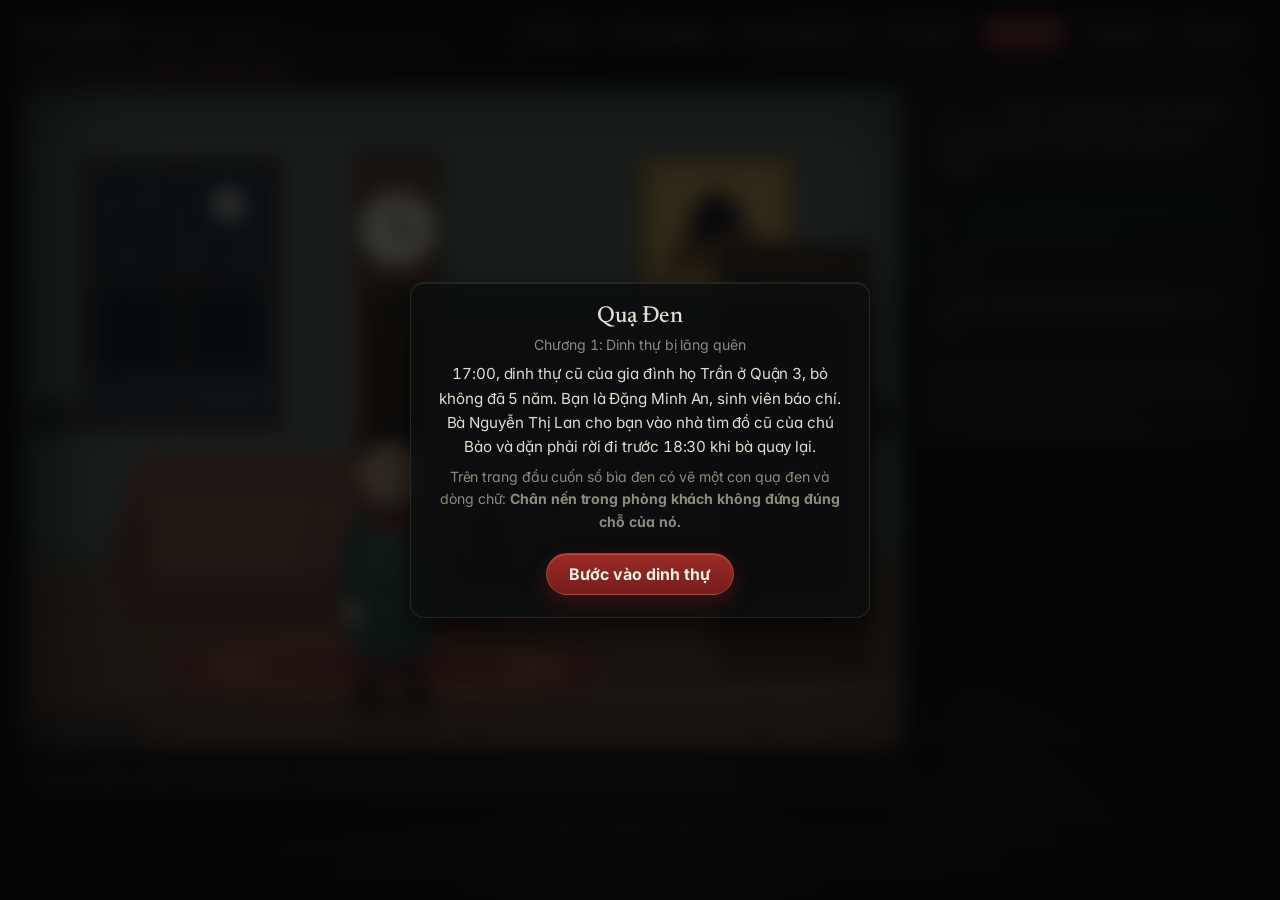
==== commit 10dbeb9f: "fix: ghep API tui do voi ban session cua nhom" ====
--- a/frontend/game.html
+++ b/frontend/game.html
@@ -910,7 +910,867 @@
     <script src="config.js"></script>
     <script src="js/api.js"></script>
     <script src="js/auth.js"></script>
-    <script src="js/game.js"></script>
+    <script src="js/puzzle.js"></script>
+    <script>
+    (function(){
+      "use strict";
+      /* ================= ICONS ================= */
+      var ICONS = {
+        scissors: '<svg viewBox="0 0 48 48" fill="none" stroke="#7a4a2e" stroke-width="3" stroke-linecap="round"><circle cx="13" cy="35" r="6"/><circle cx="13" cy="13" r="6"/><line x1="18" y1="17" x2="40" y2="38"/><line x1="18" y1="31" x2="40" y2="10"/></svg>',
+        screwdriver: '<svg viewBox="0 0 48 48" fill="none" stroke-linecap="round"><rect x="6" y="30" width="16" height="10" rx="4" fill="#8a3324"/><line x1="21" y1="35" x2="38" y2="18" stroke="#7d8894" stroke-width="5"/><line x1="38" y1="18" x2="43" y2="13" stroke="#7d8894" stroke-width="3"/></svg>',
+        smallkey: '<svg viewBox="0 0 48 48" fill="none" stroke="#a8802f" stroke-width="3.4" stroke-linecap="round"><circle cx="15" cy="15" r="8"/><line x1="21" y1="21" x2="40" y2="40"/><line x1="33" y1="33" x2="39" y2="27"/><line x1="38" y1="38" x2="43" y2="32"/></svg>',
+        battery: '<svg viewBox="0 0 48 48" fill="none"><rect x="7" y="15" width="32" height="18" rx="3" stroke="#5c554a" stroke-width="3"/><rect x="39" y="21" width="5" height="6" fill="#5c554a"/><path d="M25 19 L19 26 h5 L22 31 L30 23 h-5 L27 19z" fill="#c9862f"/></svg>',
+        matches: '<svg viewBox="0 0 48 48" fill="none"><rect x="8" y="24" width="32" height="15" rx="2" fill="#b08a4f" stroke="#7a5a2e" stroke-width="2.4"/><line x1="14" y1="24" x2="20" y2="8" stroke="#c9a86a" stroke-width="3.4" stroke-linecap="round"/><circle cx="20.5" cy="7.5" r="3.4" fill="#8a3324"/><line x1="26" y1="24" x2="30" y2="10" stroke="#c9a86a" stroke-width="3.4" stroke-linecap="round"/><circle cx="30.5" cy="9.5" r="3.4" fill="#8a3324"/></svg>',
+        candle: '<svg viewBox="0 0 48 48" fill="none"><rect x="18" y="20" width="12" height="20" rx="2" fill="#e6ddc2" stroke="#b3a678" stroke-width="2.2"/><path d="M24 7 q5 6 0 12 q-5-6 0-12z" fill="#f2a541"/></svg>',
+        ironkey: '<svg viewBox="0 0 48 48" fill="none" stroke="#3f3a33" stroke-width="3.6" stroke-linecap="round"><circle cx="14" cy="14" r="8.5"/><line x1="20" y1="20" x2="41" y2="41"/><line x1="32" y1="32" x2="39" y2="25"/><line x1="37" y1="37" x2="44" y2="30"/></svg>'
+      };
+      var ITEM_NAMES = { scissors:"Kéo rỉ", screwdriver:"Tua vít", smallkey:"Chìa khóa nhỏ", battery:"Pin", matches:"Hộp diêm", candle:"Nến trắng", ironkey:"Chìa khóa sắt" };
+      var ITEM_DESC = {
+        scissors:"Một cây kéo cũ, lưỡi vẫn còn sắc.",
+        screwdriver:"Tua vít dẹt, cán gỗ đã mòn.",
+        smallkey:"Chìa khóa đồng nhỏ, vừa với một ổ khóa tủ.",
+        battery:"Một viên pin lớn, còn đầy.",
+        matches:"Hộp diêm còn gần đầy que.",
+        candle:"Một cây nến trắng chưa cháy, giấu trong ống thông gió.",
+        ironkey:"Chìa khóa sắt nặng, chắc chắn là của cửa chính."
+      };
+      var SYMS = {
+        eye: '<svg viewBox="0 0 48 48" fill="none" stroke="#4c4436" stroke-width="3"><path d="M4 24 Q24 6 44 24 Q24 42 4 24Z"/><circle cx="24" cy="24" r="7" fill="#4c4436"/></svg>',
+        fish: '<svg viewBox="0 0 48 48" fill="none" stroke="#4c4436" stroke-width="3"><path d="M6 24 Q20 10 34 24 Q20 38 6 24Z"/><path d="M34 24 L44 15 V33 Z"/><circle cx="15" cy="22" r="2.4" fill="#4c4436"/></svg>',
+        moon: '<svg viewBox="0 0 48 48" fill="#4c4436"><path d="M32 5 A19 19 0 1 0 43 34 A15 15 0 0 1 32 5Z"/></svg>',
+        crow: '<svg viewBox="0 0 48 48" fill="#22242a"><path d="M10 34 q-2-12 6-18 q2-7 10-8 q8 0 10 6 q7 2 6 10 q0 6-6 9 l3 7-5 1-3-6-11 1-2 6-5-1z"/><path d="M36 13 l8 2-7 4z"/><circle cx="31" cy="14" r="1.8" fill="#e8e2c8"/></svg>'
+      };
+      var SYM_ORDER = ["eye","fish","moon","crow"];
+      var SYM_NAMES = { eye:"Con mắt", fish:"Con cá", moon:"Mặt trăng", crow:"Con quạ" };
+      var SAFE_CODE = "3142";
+      var ROOMS = ["A","B","C"];
+      var ROOM_NAMES = { A:"Phòng trọ số 4", B:"Hành lang và cầu thang", C:"Sân thượng phơi đồ" };
+
+      /* ================= STATE ================= */
+      var S = {
+        room:"A", started:false, startTime:0, ended:false,
+        scissors:false, chestOpen:false, rugLifted:false, noteRead:false,
+        clockDone:false, crowHere:false, wardOpen:false, matchesGot:false,
+        radioOn:false, codeKnown:false, safeOpen:false,
+        ventOpen:false, candleGot:false, candlePlaced:false, candleLit:false,
+        symbolsKnown:false, keyUsed:false, panelDone:false,
+        hintsUsed:0, sound:true
+      };
+      var inv = [];
+      var selected = null;
+
+      /* ================= DOM ================= */
+      function $(id){ return document.getElementById(id); }
+      var dialogueEl = $("dialogueText"), toastEl = $("toast");
+
+      /* ================= PLAYER: di chuyển + cầm nắm ================= */
+      var playerEl = $("player"), heldEl = $("heldItem"), markerEl = $("clickMarker"), ringEl = $("targetRing"), shellEl = $("sceneShell");
+      var playerX = 42, playerY = 93, targetX = 42, targetY = 93;
+      var isWalking = false, pendingAction = null, pendingActName = null, keyDir = 0, lastFrame = 0;
+      var PICKUP_ACTS = { cushion:1, rug:1, chest:1, wardrobe:1, vent:1, clock:1, safe:1 };
+      function playerScale(){ return 0.86 + Math.max(0, Math.min(1, (playerY - 84) / 13)) * 0.26; }
+      function paintPlayer(){
+        playerEl.style.left = playerX + "%";
+        playerEl.style.top = playerY + "%";
+        playerEl.style.transform = "translate(-50%,-100%) scale(" + playerScale().toFixed(3) + ")";
+        playerEl.style.zIndex = playerY > 90 ? 7 : 6;
+      }
+      function updateHeld(){
+        if(selected && ICONS[selected]){
+          heldEl.innerHTML = ICONS[selected];
+          playerEl.classList.add("has-held");
+        } else {
+          heldEl.innerHTML = "";
+          playerEl.classList.remove("has-held");
+        }
+      }
+      function bendPickup(){
+        playerEl.classList.remove("bending"); void playerEl.offsetWidth;
+        playerEl.classList.add("bending");
+        setTimeout(function(){ playerEl.classList.remove("bending"); }, 600);
+      }
+      function showMarker(xPct, yPct){
+        markerEl.style.left = xPct + "%"; markerEl.style.top = yPct + "%";
+        markerEl.classList.remove("pop"); void markerEl.offsetWidth; markerEl.classList.add("pop");
+      }
+      function showRingFor(el){
+        if(!el || !el.getBoundingClientRect) return;
+        var sr = shellEl.getBoundingClientRect(), r = el.getBoundingClientRect();
+        ringEl.style.left = (r.left - sr.left) + "px"; ringEl.style.top = (r.top - sr.top) + "px";
+        ringEl.style.width = r.width + "px"; ringEl.style.height = r.height + "px";
+        ringEl.classList.add("show");
+        setTimeout(function(){ ringEl.classList.remove("show"); }, 900);
+      }
+      function anyModalOpen(){
+        return $("introOverlay").classList.contains("open") || $("closeOverlay").classList.contains("open") || $("endOverlay").classList.contains("open");
+      }
+      function walkTo(x, y, after, actName){
+        targetX = Math.max(6, Math.min(94, x));
+        targetY = Math.max(84, Math.min(97, y == null ? 93 : y));
+        pendingAction = after || null;
+        pendingActName = actName || null;
+        showMarker(targetX, targetY);
+        if(Math.abs(targetX - playerX) > 0.8){
+          playerEl.classList.toggle("flip", targetX < playerX);
+        }
+        isWalking = true;
+        playerEl.classList.add("walking");
+      }
+      function arrive(){
+        isWalking = false;
+        playerEl.classList.remove("walking");
+        paintPlayer();
+        if(pendingAction){
+          var fn = pendingAction, an = pendingActName;
+          pendingAction = null; pendingActName = null;
+          if(an && PICKUP_ACTS[an]) bendPickup();
+          setTimeout(fn, (an && PICKUP_ACTS[an]) ? 260 : 60);
+        }
+      }
+      var cleanLast = 0;
+      function cleanLoop(ts){
+        var dt = Math.min(0.05, cleanLast ? (ts - cleanLast) / 1000 : 0.016);
+        cleanLast = ts;
+        if(S.started && !anyModalOpen()){
+          if(keyDir !== 0){
+            pendingAction = null; isWalking = false;
+            playerX = Math.max(6, Math.min(94, playerX + keyDir * 28 * dt));
+            targetX = playerX; targetY = playerY;
+            playerEl.classList.toggle("flip", keyDir < 0);
+            playerEl.classList.add("walking");
+            paintPlayer();
+          } else if(isWalking){
+            var dx2 = targetX - playerX, dy2 = targetY - playerY;
+            var d2 = Math.sqrt(dx2*dx2 + dy2*dy2);
+            if(d2 < 0.8){ playerX = targetX; playerY = targetY; arrive(); }
+            else {
+              var sp = 44 * dt, ux = dx2 / d2, uy = dy2 / d2;
+              playerX += ux * Math.min(sp, d2);
+              playerY += uy * Math.min(sp * 0.55, Math.abs(dy2));
+              playerEl.classList.add("walking");
+              paintPlayer();
+            }
+          } else playerEl.classList.remove("walking");
+        }
+        requestAnimationFrame(cleanLoop);
+      }
+      paintPlayer();
+      requestAnimationFrame(cleanLoop);
+      document.addEventListener("keydown", function(e){
+        if(!S.started || anyModalOpen()) return;
+        if(e.key === "ArrowLeft" || e.key === "a" || e.key === "A"){ keyDir = -1; }
+        else if(e.key === "ArrowRight" || e.key === "d" || e.key === "D"){ keyDir = 1; }
+        else if(e.key === "e" || e.key === "E"){ interactNearest(); }
+      });
+      document.addEventListener("keyup", function(e){
+        if(["ArrowLeft","ArrowRight","a","A","d","D"].indexOf(e.key) >= 0) keyDir = 0;
+      });
+      function interactNearest(){
+        var scene = document.querySelector(".scene.active");
+        if(!scene) return;
+        var spots = scene.querySelectorAll(".hotspot:not(.taken)");
+        var best = null, bestD = 1e9;
+        spots.forEach(function(h){
+          var cx = parseFloat(h.style.left) + parseFloat(h.style.width) / 2;
+          var d = Math.abs(cx - playerX);
+          if(d < bestD){ bestD = d; best = h; }
+        });
+        if(best) best.click();
+      }
+      /* Chạm vào sàn = đi tới đó */
+      shellEl.addEventListener("click", function(e){
+        if(!S.started || anyModalOpen()) return;
+        if(e.target.closest(".hotspot") || e.target.closest(".nav-arrow") || e.target.closest(".player")) return;
+        var r = shellEl.getBoundingClientRect();
+        var x = (e.clientX - r.left) / r.width * 100;
+        var y = (e.clientY - r.top) / r.height * 100;
+        if(y < 58) y = 93; /* bấm lên tường/đồ cao thì chỉ đi ngang tới phía dưới */
+        walkTo(x, Math.max(86, Math.min(97, y)), null, null);
+      });
+
+      /* ================= AUDIO ================= */
+      var actx = null;
+      function ac(){ if(!actx){ try{ actx = new (window.AudioContext||window.webkitAudioContext)(); }catch(e){} } if(actx && actx.state==="suspended") actx.resume(); return actx; }
+      function tone(f, t, dur, type, g){
+        if(!S.sound) return; var c = ac(); if(!c) return;
+        var o = c.createOscillator(), gn = c.createGain();
+        o.type = type||"sine"; o.frequency.value = f;
+        gn.gain.setValueAtTime(g||0.08, c.currentTime + (t||0));
+        gn.gain.exponentialRampToValueAtTime(0.0001, c.currentTime + (t||0) + dur);
+        o.connect(gn); gn.connect(c.destination);
+        o.start(c.currentTime + (t||0)); o.stop(c.currentTime + (t||0) + dur + 0.05);
+      }
+      function sndClick(){ tone(620, 0, 0.06, "triangle", 0.05); }
+      function sndPickup(){ tone(523,0,0.12,"sine",0.08); tone(784,0.09,0.18,"sine",0.08); }
+      function sndError(){ tone(140,0,0.22,"sawtooth",0.06); }
+      function sndUnlock(){ tone(392,0,0.1,"square",0.05); tone(587,0.1,0.14,"square",0.05); tone(880,0.22,0.3,"sine",0.07); }
+      function sndBell(){ for(var i=0;i<3;i++){ tone(1046, i*0.35, 0.5, "sine", 0.09); tone(1568, i*0.35, 0.4, "sine", 0.04); } }
+      function sndStatic(){
+        if(!S.sound) return; var c = ac(); if(!c) return;
+        var len = c.sampleRate * 0.8, buf = c.createBuffer(1, len, c.sampleRate), d = buf.getChannelData(0);
+        for(var i=0;i<len;i++) d[i] = (Math.random()*2-1) * 0.05;
+        var src = c.createBufferSource(); src.buffer = buf;
+        var gn = c.createGain(); gn.gain.value = 0.6;
+        src.connect(gn); gn.connect(c.destination); src.start();
+      }
+
+      /* ================= UI HELPERS ================= */
+      var typeTimer = null;
+      function say(text){
+        clearInterval(typeTimer);
+        dialogueEl.textContent = "";
+        var i = 0;
+        typeTimer = setInterval(function(){
+          i++;
+          dialogueEl.textContent = text.slice(0, i);
+          if(i >= text.length) clearInterval(typeTimer);
+        }, 11);
+      }
+      var toastTimer = null;
+      function toast(text){
+        toastEl.textContent = text; toastEl.classList.add("show");
+        clearTimeout(toastTimer);
+        toastTimer = setTimeout(function(){ toastEl.classList.remove("show"); }, 2400);
+      }
+      function openModal(html){ $("closeCard").innerHTML = html; $("closeOverlay").classList.add("open"); }
+      function closeModal(){ $("closeOverlay").classList.remove("open"); }
+      $("closeOverlay").addEventListener("click", function(e){ if(e.target === this) closeModal(); });
+      function setObjective(t){ $("objectiveText").textContent = t; }
+
+      /* ================= INVENTORY ================= */
+      function has(id){ return inv.indexOf(id) >= 0; }
+      function addItem(id){
+        if(has(id)) return;
+        inv.push(id); renderInv(); sndPickup();
+        toast("Đã nhặt: " + ITEM_NAMES[id]);
+      }
+      function removeItem(id){
+        inv = inv.filter(function(x){ return x !== id; });
+        if(selected === id) selected = null;
+        renderInv();
+      }
+      function renderInv(){
+        var box = $("inventory"); box.innerHTML = "";
+        updateHeld();
+        if(inv.length === 0){
+          box.innerHTML = '<div class="inv-empty">Túi trống. Hãy đi tới đồ vật trong phòng (chạm vào nó, nhân vật sẽ tự bước tới) để tìm manh mối.</div>';
+          return;
+        }
+        inv.forEach(function(id){
+          var b = document.createElement("button");
+          b.type = "button";
+          b.className = "slot filled" + (selected === id ? " selected" : "");
+          b.innerHTML = ICONS[id] + '<span class="nm">' + ITEM_NAMES[id] + "</span>";
+          b.setAttribute("aria-label", ITEM_NAMES[id]);
+          b.addEventListener("click", function(){
+            sndClick();
+            if(selected === id){ selected = null; say("Bạn cất " + ITEM_NAMES[id].toLowerCase() + " lại vào túi."); }
+            else { selected = id; say("Bạn cầm " + ITEM_NAMES[id].toLowerCase() + " trên tay. " + ITEM_DESC[id]); }
+            renderInv();
+          });
+          box.appendChild(b);
+        });
+      }
+      function needSelect(id, what){
+        say(what + " (Hãy chạm vào " + ITEM_NAMES[id].toLowerCase() + " trong túi đồ để cầm lên trước.)");
+      }
+
+      /* ================= ROOMS ================= */
+      function goRoom(r, fromDir){
+        S.room = r;
+        ROOMS.forEach(function(k){ $("scene-" + k).classList.toggle("active", k === r); });
+        $("roomName").textContent = ROOM_NAMES[r];
+        $("roomTag").textContent = ROOM_NAMES[r];
+        /* Nhân vật bước vào từ phía vừa đi qua */
+        isWalking = false; pendingAction = null; playerEl.classList.remove("walking");
+        if(fromDir === "left"){ playerX = 90; targetX = 90; playerEl.classList.add("flip"); }
+        else if(fromDir === "right"){ playerX = 10; targetX = 10; playerEl.classList.remove("flip"); }
+        playerY = 93; targetY = 93; paintPlayer();
+        sndClick();
+      }
+      $("navLeft").addEventListener("click", function(){
+        if(!S.started || anyModalOpen()) return;
+        var dest = ROOMS[(ROOMS.indexOf(S.room) + ROOMS.length - 1) % ROOMS.length];
+        walkTo(7, 93, function(){ goRoom(dest, "left"); say("Bạn bước sang " + ROOM_NAMES[S.room].toLowerCase() + "."); }, null);
+      });
+      $("navRight").addEventListener("click", function(){
+        if(!S.started || anyModalOpen()) return;
+        var dest = ROOMS[(ROOMS.indexOf(S.room) + 1) % ROOMS.length];
+        walkTo(93, 93, function(){ goRoom(dest, "right"); say("Bạn bước sang " + ROOM_NAMES[S.room].toLowerCase() + "."); }, null);
+      });
+
+      /* ================= WIN ================= */
+      function fmtTime(ms){
+        var s = Math.floor(ms / 1000);
+        return Math.floor(s / 60) + ":" + ("0" + (s % 60)).slice(-2);
+      }
+      function checkWin(){
+        if(S.ended || !S.keyUsed || !S.panelDone) return;
+        S.ended = true;
+        $("doorGlow").style.display = "block";
+        sndUnlock(); sndBell();
+        say("Ổ khóa và chốt biểu tượng cùng mở. Cánh cửa chính từ từ hé ra, gió hồ thổi vào mát lạnh…");
+        setTimeout(function(){
+          $("endTime").textContent = fmtTime(Date.now() - S.startTime);
+          $("endHints").textContent = S.hintsUsed;
+          $("endOverlay").classList.add("open");
+        }, 1600);
+      }
+
+      /* ================= CLOSE-UPS ================= */
+      var clockH = 11, clockM = 45;
+      function clockHandsSVG(){
+        var ha = (clockH % 12) * 30 + clockM * 0.5, ma = clockM * 6;
+        return '<svg viewBox="0 0 190 190" style="width:100%;height:100%">' +
+          '<circle cx="95" cy="95" r="90" fill="#e9dfc4" stroke="#3c281a" stroke-width="6"/>' +
+          '<g stroke="#3c281a" stroke-width="3">' +
+          '<line x1="95" y1="14" x2="95" y2="26"/><line x1="95" y1="164" x2="95" y2="176"/>' +
+          '<line x1="14" y1="95" x2="26" y2="95"/><line x1="164" y1="95" x2="176" y2="95"/></g>' +
+          '<line x1="95" y1="95" x2="95" y2="52" stroke="#3c281a" stroke-width="8" stroke-linecap="round" transform="rotate(' + ha + ' 95 95)"/>' +
+          '<line x1="95" y1="95" x2="95" y2="34" stroke="#8a3324" stroke-width="5" stroke-linecap="round" transform="rotate(' + ma + ' 95 95)"/>' +
+          '<circle cx="95" cy="95" r="7" fill="#3c281a"/></svg>';
+      }
+      function openClock(){
+        var html = '<button class="close-x" type="button" data-close>✕</button>' +
+          "<h2>Đồng hồ đứng</h2>" +
+          '<p class="sub">Kim đồng hồ đã dừng từ lâu. Bên dưới mặt số có một ngăn nhỏ bị kẹt, chỉ mở khi chuông điểm đúng giờ.</p>' +
+          '<div class="clockface" id="clockFace">' + clockHandsSVG() + "</div>" +
+          '<div class="steppers">' +
+            '<div class="stepper"><span class="lab">GIỜ</span><button type="button" id="hMinus" aria-label="Giảm giờ">−</button><span class="val" id="hVal"></span><button type="button" id="hPlus" aria-label="Tăng giờ">+</button></div>' +
+            '<div class="stepper"><span class="lab">PHÚT</span><button type="button" id="mMinus" aria-label="Giảm phút">−</button><span class="val" id="mVal"></span><button type="button" id="mPlus" aria-label="Tăng phút">+</button></div>' +
+          "</div>" +
+          '<p class="sub" id="clockMsg"></p>' +
+          '<button class="btn" type="button" id="clockTry">Vặn núm lên dây</button>';
+        openModal(html);
+        function upd(){
+          $("hVal").textContent = (clockH === 0 ? 12 : clockH);
+          $("mVal").textContent = ("0" + clockM).slice(-2);
+          $("clockFace").innerHTML = clockHandsSVG();
+        }
+        upd();
+        $("hPlus").onclick = function(){ clockH = (clockH + 1) % 12; sndClick(); upd(); };
+        $("hMinus").onclick = function(){ clockH = (clockH + 11) % 12; sndClick(); upd(); };
+        $("mPlus").onclick = function(){ clockM = (clockM + 15) % 60; sndClick(); upd(); };
+        $("mMinus").onclick = function(){ clockM = (clockM + 45) % 60; sndClick(); upd(); };
+        $("clockTry").onclick = function(){
+          if(clockH === 6 && clockM === 30){
+            S.clockDone = true;
+            closeModal(); sndBell();
+            $("clockDrawer").setAttribute("stroke-width", "2.5");
+            if(!S.crowHere){
+              S.crowHere = true;
+              setTimeout(function(){ $("crowA").style.display = "block"; }, 1200);
+            }
+            addItem("battery");
+            setObjective("Tìm thứ dùng viên pin này: một thiết bị nào đó trong nhà đang chờ điện.");
+            say("Đồng hồ điểm sáu tiếng rưỡi, chuông ngân dài. Ngăn nhỏ dưới mặt số bật mở: một viên pin lăn ra. Ngoài cửa sổ, có tiếng vỗ cánh…");
+          } else {
+            sndError();
+            $("clockMsg").textContent = "Bạn lên dây. Kim rung lên một cái rồi lại im. Chưa đúng giờ.";
+          }
+        };
+        bindClose();
+      }
+      function openNote(){
+        var html = '<button class="close-x" type="button" data-close>✕</button>' +
+          "<h2>Mảnh giấy dưới gối</h2>" +
+          '<div style="background:#efe6cc;border:1px solid #c9bfa0;border-radius:6px;padding:18px 16px;margin:12px 0;color:#4a3f2a;font-family:\'Playfair Display\',serif;font-style:italic;line-height:1.75">' +
+          "“Đừng tin đồng hồ trên tường.<br/>Nó chỉ kêu khi chỉ đúng giờ quạ về tổ:<br/><b style='font-size:1.25rem'>6 giờ 30</b>.<br/>Nghe tiếng chuông, ngăn tủ sẽ mở.”</div>" +
+          '<p class="sub">Chữ viết tay, nét run, mực đã ngả nâu.</p>' +
+          '<button class="btn" type="button" data-close>Gấp lại</button>';
+        openModal(html); bindClose();
+      }
+      function openRadio(){
+        var html = '<button class="close-x" type="button" data-close>✕</button>' +
+          "<h2>Đài radio</h2>" +
+          '<p class="static-noise">▂▅▃▅▂ … xì xì … ▅▃▂▅</p>' +
+          '<p class="radio-line" id="radioLine">…</p>' +
+          '<p class="sub" id="radioSub"></p>' +
+          '<button class="btn ghost" type="button" id="radioReplay">Nghe lại</button>';
+        openModal(html);
+        var lines = [
+          "…đây là đài Quạ Đen…",
+          "…mã két hôm nay…",
+          "…BA… MỘT… BỐN… HAI…",
+          "…hết bản tin. Chúc may mắn, vị khách không mời…"
+        ];
+        var li = 0, lineTimer = null;
+        function play(){
+          sndStatic(); li = 0;
+          $("radioLine").textContent = "…";
+          $("radioSub").textContent = "";
+          clearInterval(lineTimer);
+          lineTimer = setInterval(function(){
+            var lineEl = $("radioLine"), subEl = $("radioSub");
+            if(!lineEl || !subEl){ clearInterval(lineTimer); return; }
+            if(li < lines.length){ lineEl.textContent = lines[li]; if(li === 2) tone(880, 0, 0.2, "sine", 0.07); li++; }
+            else {
+              clearInterval(lineTimer);
+              S.codeKnown = true;
+              subEl.textContent = "Bạn ghi nhớ: mã két sắt là 3 - 1 - 4 - 2.";
+              setObjective("Dùng mã 3-1-4-2 mở két sắt trên sân thượng.");
+            }
+          }, 1300);
+        }
+        play();
+        $("radioReplay").onclick = play;
+        bindClose();
+      }
+      var safeEntry = "";
+      function openSafe(){
+        safeEntry = "";
+        var html = '<button class="close-x" type="button" data-close>✕</button>' +
+          "<h2>Két sắt</h2>" +
+          '<p class="sub">Ổ khóa điện tử 4 số. Đèn đỏ nhấp nháy chờ mã.</p>' +
+          '<div class="safe-display" id="safeDisp">----</div>' +
+          '<div class="pad" id="safePad"></div>' +
+          '<p class="sub" id="safeMsg">' + (S.codeKnown ? "Bạn đã nghe mã trên đài: 3 - 1 - 4 - 2." : "Bạn chưa biết mã. Có lẽ ở đâu đó trong nhà có người đọc nó lên…") + "</p>";
+        openModal(html);
+        var pad = $("safePad");
+        ["1","2","3","4","5","6","7","8","9","C","0","✓"].forEach(function(k){
+          var b = document.createElement("button");
+          b.type = "button"; b.textContent = k;
+          if(k === "C" || k === "✓") b.className = "wide";
+          b.addEventListener("click", function(){
+            sndClick();
+            if(k === "C"){ safeEntry = ""; }
+            else if(k === "✓"){
+              if(safeEntry === SAFE_CODE){
+                S.safeOpen = true;
+                closeModal(); sndUnlock();
+                $("safeGlow").style.display = "block";
+                addItem("ironkey");
+                setObjective("Một lớp khóa nữa: bảng chốt 4 biểu tượng bên cửa chính. Thứ tự nằm ở hành lang.");
+                say("Két bật mở đánh “cạch”. Bên trong chỉ có một chiếc chìa khóa sắt nặng, nằm trên tấm nhung đỏ.");
+                return;
+              } else {
+                sndError();
+                $("safePad").classList.remove("shake"); void $("safePad").offsetWidth; $("safePad").classList.add("shake");
+                $("safeMsg").textContent = "Đèn đỏ chớp ba lần. Sai mã.";
+                safeEntry = "";
+              }
+            }
+            else if(safeEntry.length < 4){ safeEntry += k; }
+            $("safeDisp").textContent = (safeEntry + "----").slice(0, 4);
+          });
+          pad.appendChild(b);
+        });
+        bindClose();
+      }
+      var symSeq = [];
+      function openPanel(){
+        symSeq = [];
+        var btns = SYM_ORDER.map(function(k){
+          return '<button class="symbtn" type="button" data-sym="' + k + '" aria-label="' + SYM_NAMES[k] + '">' + SYMS[k] + "</button>";
+        }).join("");
+        var html = '<button class="close-x" type="button" data-close>✕</button>' +
+          "<h2>Chốt biểu tượng</h2>" +
+          '<p class="sub">Bốn nút khắc hình: con mắt, con cá, mặt trăng, con quạ. Phải bấm đúng thứ tự 4 hình thì chốt mới nhả.</p>' +
+          '<div class="symrow">' + btns + "</div>" +
+          '<div class="dots" id="symDots"><i></i><i></i><i></i><i></i></div>' +
+          '<p class="sub" id="symMsg">' + (S.symbolsKnown ? "Bạn đã thấy thứ tự trong gương hành lang." : "Bạn chưa biết thứ tự. Đâu đó trong nhà có chỗ chỉ cho bạn…") + "</p>";
+        openModal(html);
+        var card = $("closeCard");
+        card.querySelectorAll("[data-sym]").forEach(function(b){
+          b.addEventListener("click", function(){
+            if(S.panelDone) return;
+            sndClick();
+            symSeq.push(b.getAttribute("data-sym"));
+            var dots = $("symDots").children;
+            for(var i = 0; i < dots.length; i++) dots[i].className = i < symSeq.length ? "on" : "";
+            if(symSeq.length === 4){
+              var ok = symSeq.join(",") === SYM_ORDER.join(",");
+              if(ok){
+                S.panelDone = true;
+                closeModal(); sndUnlock();
+                say(S.keyUsed ? "Chốt biểu tượng nhả ra…" : "Chốt biểu tượng nhả ra, nhưng ổ khóa lớn vẫn còn khóa. Cần một chiếc chìa sắt.");
+                checkWin();
+              } else {
+                sndError();
+                card.classList.remove("shake"); void card.offsetWidth; card.classList.add("shake");
+                $("symMsg").textContent = "Bốn nút chìm xuống rồi bật lại. Sai thứ tự.";
+                symSeq = [];
+                setTimeout(function(){ var d = $("symDots"); if(d) for(var i = 0; i < d.children.length; i++) d.children[i].className = ""; }, 350);
+              }
+            }
+          });
+        });
+        bindClose();
+      }
+      function openMirror(){
+        var inner;
+        if(S.candleLit){
+          S.symbolsKnown = true;
+          setObjective("Thứ tự chốt cửa: Mắt → Cá → Trăng → Quạ. Về phòng trọ mở cửa chính.");
+          inner = '<p class="sub">Hơi nến làm mặt gương mờ đi. Trong lớp hơi nước, bốn hình hiện ra như có ai vừa vẽ bằng ngón tay:</p>' +
+            '<div class="mirror-syms">' + SYMS.eye + '<span class="arr">→</span>' + SYMS.fish + '<span class="arr">→</span>' + SYMS.moon + '<span class="arr">→</span>' + SYMS.crow + "</div>" +
+            '<p><b>Mắt → Cá → Trăng → Quạ.</b> Bạn ghi nhớ thứ tự này.</p>';
+        } else if(S.candlePlaced){
+          inner = '<p>Mặt gương phủ bụi mờ. Cây nến đã nằm trên giá, chỉ còn thiếu lửa.</p><p class="sub">Hãy cầm hộp diêm trên tay rồi chạm lại vào bàn trang điểm.</p>';
+        } else {
+          inner = '<p>Mặt gương phủ một lớp bụi dày, soi không thấy mặt mình. Bên phải gương có một giá nến trống.</p><p class="sub">Có ánh sáng, có lẽ gương mới “nói” được.</p>';
+        }
+        openModal('<button class="close-x" type="button" data-close>✕</button><h2>Gương bàn trang điểm</h2>' + inner + '<button class="btn" type="button" data-close>Quay lại</button>');
+        bindClose();
+      }
+      function bindClose(){
+        $("closeCard").querySelectorAll("[data-close]").forEach(function(b){
+          b.addEventListener("click", function(){ sndClick(); closeModal(); });
+        });
+      }
+
+      /* ================= HOTSPOTS ================= */
+      var ACTIONS = {
+        /* ---- Phòng trọ ---- */
+        cushion: function(){
+          if(!S.scissors){ S.scissors = true; addItem("scissors"); say("Bạn lật chiếc gối sofa lên. Một cây kéo rỉ nằm lọt trong khe ghế, như thể ai đó cố giấu nó đi thật nhanh."); }
+          else say("Dưới gối chỉ còn một vết lõm và ít bụi vải.");
+        },
+        rug: function(){
+          if(!S.rugLifted){ S.rugLifted = true; addItem("smallkey"); say("Bạn cuộn mép thảm lên. Một chiếc chìa khóa nhỏ bằng đồng rơi ra, kêu “tinh” một tiếng trên sàn gỗ."); }
+          else say("Dưới thảm là sàn gỗ lạnh và một vòng bụi hình chữ nhật.");
+        },
+        clock: function(){
+          if(S.clockDone) say("Đồng hồ chạy đều đều: tích… tắc… tích… tắc. Ngăn nhỏ đã trống.");
+          else openClock();
+        },
+        painting: function(){
+          say("Bức tranh vẽ một con quạ đen đậu trên cành khô. Lạ ở chỗ: dù bạn đứng ở góc nào, con mắt của nó cũng như đang nhìn theo bạn.");
+        },
+        window: function(){
+          if(S.crowHere) say("Con quạ đứng yên trên bậu cửa, đầu nghiêng sang một bên. Nó không sợ bạn. Hình như nó đang chờ xem bạn có ra được khỏi nhà này không.");
+          else say("Ngoài cửa sổ là mặt hồ đen và mưa phùn. Bờ bên kia tối om, không một ánh đèn.");
+        },
+        plant: function(){
+          say("Chậu cây đã héo quá nửa. Đất khô nứt, nhưng có dấu ngón tay mới bới, ai đó vừa giấu gì ở đây, hoặc vừa lấy đi.");
+        },
+        panel: function(){
+          if(S.panelDone) say("Chốt biểu tượng đã nhả. " + (S.keyUsed ? "" : "Chỉ còn ổ khóa lớn."));
+          else openPanel();
+        },
+        door: function(){
+          if(S.ended) return;
+          if(selected === "ironkey" && !S.keyUsed){
+            S.keyUsed = true; removeItem("ironkey"); sndUnlock();
+            say(S.panelDone ? "Chìa khóa sắt xoay trong ổ…" : "Chìa khóa sắt vừa khít. Ổ khóa lớn mở ra, nhưng chốt biểu tượng bên cạnh vẫn đang giữ cửa.");
+            checkWin(); return;
+          }
+          if(S.keyUsed && !S.panelDone) say("Ổ khóa lớn đã mở. Chỉ còn chốt 4 biểu tượng bên trái cửa.");
+          else if(!S.keyUsed && S.panelDone) say("Chốt đã nhả. Còn ổ khóa lớn cần một chiếc chìa sắt.");
+          else say("Cửa chính khóa chặt hai lớp: một ổ khóa sắt lớn, và một bảng chốt 4 biểu tượng ở bên trái.");
+        },
+        /* ---- Hành lang ---- */
+        pillow: function(){
+          if(!S.noteRead){ S.noteRead = true; openNote(); say("Dưới gối có một mảnh giấy gấp tư, giấy đã ố vàng."); }
+          else say("Mảnh giấy ghi: đồng hồ chỉ kêu lúc 6 giờ 30, giờ quạ về tổ.");
+        },
+        bed: function(){
+          say("Ga giường lạnh và phẳng phiu, trừ đúng một vết lõm hình người ở giữa, như thể ai đó vừa mới nằm đây.");
+        },
+        bwindow: function(){
+          say("Trăng lên trên mặt hồ. Xa xa có một căn chòi nhỏ, cửa sổ sáng đèn vàng, rồi tắt phụt khi bạn nhìn kỹ.");
+        },
+        photo: function(){
+          say("Ảnh chụp căn nhà này từ bờ hồ, đề năm 1974. Trước cửa có một người đàn ông đội mũ đứng cạnh chiếc đồng hồ đứng, giống hệt cái ở phòng trọ.");
+        },
+        chest: function(){
+          if(S.chestOpen){ say("Rương trống, đáy lót rơm khô và mùi long não."); return; }
+          if(selected === "scissors"){
+            S.chestOpen = true;
+            $("ropeB").style.display = "none";
+            addItem("screwdriver");
+            say("Bạn cắt phăng sợi dây thừng. Nắp rương bật lên: bên trong có một cây tua vít cán gỗ.");
+          }
+          else if(has("scissors")) needSelect("scissors", "Dây thừng buộc rất chặt, tay không cởi nổi.");
+          else say("Một chiếc rương gỗ bị buộc chặt bằng dây thừng. Tay không thì cởi đến mai cũng không xong.");
+        },
+        wardrobe: function(){
+          if(!S.wardOpen){
+            if(selected === "smallkey"){
+              S.wardOpen = true;
+              $("wardClosed").style.display = "none";
+              $("wardOpen").style.display = "block";
+              sndUnlock();
+              say("Chìa khóa nhỏ vừa ổ tủ. Hai cánh tủ mở ra: vài bộ quần áo cũ… và một hộp thiếc bị đóng chặt bằng 4 con ốc.");
+            } else if(has("smallkey")) needSelect("smallkey", "Tủ quần áo bị khóa.");
+            else say("Tủ quần áo bị khóa. Ổ khóa nhỏ bằng đồng, sáng hơn hẳn phần gỗ quanh nó.");
+            return;
+          }
+          if(!S.matchesGot){
+            if(selected === "screwdriver"){
+              S.matchesGot = true;
+              $("tinB").style.display = "none";
+              addItem("matches");
+              say("Bạn tháo từng con ốc trên hộp thiếc. Bên trong là một hộp diêm còn gần đầy, thứ duy nhất trong nhà này còn khô ráo.");
+            } else if(has("screwdriver")) needSelect("screwdriver", "Hộp thiếc trong tủ bị đóng bằng ốc vít.");
+            else say("Trong tủ có một hộp thiếc, nắp đóng bằng 4 con ốc nhỏ.");
+          } else say("Tủ chỉ còn mấy bộ quần áo len cũ, thoang thoảng mùi băng phiến.");
+        },
+        mirror: function(){
+          if(selected === "candle" && !S.candlePlaced){
+            S.candlePlaced = true; removeItem("candle");
+            $("candleB").style.display = "block";
+            sndPickup();
+            say("Bạn đặt cây nến trắng lên giá nến cạnh gương. Vừa khít như thể nó vẫn luôn thuộc về chỗ này.");
+            return;
+          }
+          if(selected === "matches" && S.candlePlaced && !S.candleLit){
+            S.candleLit = true;
+            $("flameB").style.display = "block";
+            tone(196, 0, 0.4, "sine", 0.05);
+            openMirror();
+            say("Bạn quẹt diêm. Ngọn nến cháy lên, và mặt gương bắt đầu mờ hơi nước…");
+            return;
+          }
+          if(selected === "matches" && !S.candlePlaced){ say("Châm diêm vào đâu? Giá nến cạnh gương đang trống."); return; }
+          openMirror();
+        },
+        /* ---- Sân thượng ---- */
+        shelf: function(){
+          say("Hàng lọ thủy tinh đựng những thứ không còn nhận ra được. Một lọ đựng đầy… chìa khóa gỉ, nhưng nắp đã hàn chết.");
+        },
+        stove: function(){
+          say("Ấm nước trên bếp vẫn còn hơi ấm. Có người vừa đun nước cách đây không lâu, trong khi bạn vẫn đang “ngủ” ở phòng trọ.");
+        },
+        sink: function(){
+          say("Trong bồn rửa có một chiếc thìa bị uốn cong thành hình gần như một cái móc câu. Bạn quyết định không nghĩ về nó nữa.");
+        },
+        radio: function(){
+          if(S.radioOn){ openRadio(); return; }
+          if(selected === "battery"){
+            S.radioOn = true; removeItem("battery");
+            $("radioLight").setAttribute("fill", "#e05252");
+            openRadio();
+            say("Bạn lắp pin vào đài. Đèn đỏ sáng lên, loa rè rè…");
+          }
+          else if(has("battery")) needSelect("battery", "Đài không chạy. Khay pin phía sau đang trống.");
+          else say("Một chiếc đài radio cũ. Bạn vặn núm: không một tiếng động. Khay pin phía sau trống không.");
+        },
+        safe: function(){
+          if(S.safeOpen) say("Két sắt trống trơn, chỉ còn tấm nhung đỏ.");
+          else openSafe();
+        },
+        vent: function(){
+          if(!S.ventOpen){
+            if(selected === "screwdriver"){
+              S.ventOpen = true;
+              $("ventClosed").style.display = "none";
+              $("ventOpen").style.display = "block";
+              sndUnlock();
+              say("Bốn con ốc rơi xuống sàn. Nắp ống thông gió mở ra: bên trong tối om, có một vật màu trắng nằm sâu phía trong.");
+            } else if(has("screwdriver")) needSelect("screwdriver", "Nắp ống thông gió bị bắt vít chặt.");
+            else say("Ống thông gió trên cao, nắp đóng bằng 4 con ốc đã rỉ.");
+            return;
+          }
+          if(!S.candleGot){
+            S.candleGot = true;
+            $("ventCandle").style.display = "none";
+            addItem("candle");
+            say("Bạn thò tay vào ống, chạm phải một cây nến trắng lạnh ngắt. Ai lại giấu nến trong ống thông gió?");
+          } else say("Ống thông gió trống rỗng, chỉ có bụi và một chiếc lông vũ đen.");
+        }
+      };
+      document.querySelectorAll(".hotspot").forEach(function(h){
+        h.addEventListener("click", function(e){
+          if(!S.started || anyModalOpen()) return;
+          e.stopPropagation();
+          var act = h.getAttribute("data-act");
+          if(!ACTIONS[act]) return;
+          showRingFor(h);
+          /* Điểm đứng: ngay phía trước đồ vật (giữa chiều ngang của hotspot, đứng trên sàn) */
+          var cx = parseFloat(h.style.left) + parseFloat(h.style.width) / 2;
+          if(isNaN(cx)) cx = playerX;
+          /* Đồ ở sát mép phải/trái thì đứng lệch vào trong một chút để không đè lên đồ */
+          var standX = Math.max(9, Math.min(91, cx));
+          var doAct = function(){
+            if(act !== "clock" && act !== "safe" && act !== "panel" && act !== "radio" && act !== "mirror" && act !== "pillow") sndClick();
+            ACTIONS[act]();
+          };
+          /* Đã đứng gần rồi thì tương tác ngay, khỏi đi vòng */
+          if(Math.abs(playerX - standX) < 4 && !isWalking){ doAct(); return; }
+          walkTo(standX, 93, doAct, act);
+        });
+      });
+
+      /* ================= HINTS ================= */
+      function currentHint(){
+        if(!S.scissors) return "Chiếc sofa ở phòng trọ trông lùm xùm bất thường. Thử lật chiếc gối lên xem.";
+        if(!S.chestOpen) return "Cây kéo cắt được dây thừng. Chiếc rương ở hành lang đang chờ.";
+        if(!S.rugLifted) return "Sàn phòng trọ có một tấm thảm. Người ta hay giấu đồ phẳng và nhỏ dưới thảm.";
+        if(!S.noteRead) return "Trên giường hành lang, thử kiểm tra dưới chiếc gối.";
+        if(!S.clockDone) return "Mảnh giấy nói đồng hồ chỉ kêu lúc 6 giờ 30. Vào phòng trọ, chạm vào đồng hồ và chỉnh kim đến 6:30 rồi lên dây.";
+        if(!S.wardOpen) return "Chiếc chìa khóa nhỏ bằng đồng vừa với tủ quần áo ở hành lang.";
+        if(!S.matchesGot) return "Trong tủ có hộp thiếc đóng bằng ốc. Cầm tua vít lên rồi chạm vào tủ lần nữa.";
+        if(!S.radioOn) return "Viên pin vừa với chiếc đài radio trên bàn trên sân thượng. Cầm pin lên rồi chạm vào đài.";
+        if(!S.safeOpen) return "Đài vừa đọc mã két: 3 - 1 - 4 - 2. Két sắt nằm ở góc sân thượng.";
+        if(!S.candleGot) return "Trên tường sân thượng có ống thông gió bắt vít. Tua vít mở được nó, và bên trong có thứ bạn cần cho hành lang.";
+        if(!S.candleLit) return "Đặt cây nến lên giá nến cạnh gương ở hành lang (cầm nến rồi chạm vào bàn trang điểm), sau đó cầm hộp diêm và chạm vào đó lần nữa để thắp.";
+        if(!S.symbolsKnown) return "Nến đã cháy. Hãy nhìn vào mặt gương trên bàn trang điểm.";
+        if(!S.keyUsed) return "Chìa khóa sắt trong két là của cửa chính ở phòng trọ. Cầm chìa lên rồi chạm vào cửa.";
+        if(!S.panelDone) return "Bảng chốt bên cửa cần thứ tự: Mắt → Cá → Trăng → Quạ.";
+        return "Cửa đã mở cả hai lớp. Chạm vào cửa chính lần nữa.";
+      }
+      $("btnHint").addEventListener("click", function(){
+        if(!S.started) return;
+        S.hintsUsed++;
+        sndClick();
+        openModal('<button class="close-x" type="button" data-close>✕</button><h2>Gợi ý</h2><p>' + currentHint() + '</p><p class="sub">Đã dùng ' + S.hintsUsed + " gợi ý.</p>" + '<button class="btn" type="button" data-close>Đã hiểu</button>');
+        bindClose();
+      });
+
+      /* ================= TOP BAR ================= */
+      $("btnSound").addEventListener("click", function(){
+        S.sound = !S.sound;
+        $("soundLabel").textContent = S.sound ? "Âm thanh: bật" : "Âm thanh: tắt";
+        if(S.sound) sndClick();
+      });
+      $("btnRestart").addEventListener("click", function(){ location.reload(); });
+      $("btnAgain").addEventListener("click", function(){ location.reload(); });
+      $("btnStart").addEventListener("click", function(){
+        S.started = true; if (!S._restored) S.startTime = Date.now();
+        $("introOverlay").classList.remove("open");
+        ac(); sndClick();
+        paintPlayer();
+        say("Sáng 10/03, nhà trọ Sáu Lành, hẻm 41. Hãy chạm vào sàn để đi lại, chạm vào chiếc gối sofa gần đó, bạn sẽ tự bước tới và lật nó lên.");
+        /* Mở đầu bằng một bước đi ngắn cho người chơi thấy nhân vật cử động được */
+        setTimeout(function(){ walkTo(24, 93, null, null); }, 350);
+      });
+
+      /* ================= QUA DEN: LUU / TAI GAME QUA BACKEND ================= */
+      var ROOM_TO_MA_PHONG = { A: 1, B: 2, C: 3 };
+      function qdGetSave() {
+        var flags = {};
+        Object.keys(S).forEach(function (k) { flags[k] = S[k]; });
+        return {
+          version: 1,
+          chuong: 1,
+          room: S.room,
+          flags: flags,
+          inv: inv.slice(),
+          selected: selected,
+          hintsUsed: S.hintsUsed,
+          elapsedMs: S.started ? (Date.now() - S.startTime) : 0,
+          playerX: Math.round(playerX),
+          playerY: Math.round(playerY)
+        };
+      }
+      function qdApplyVisuals() {
+        if (S.crowHere) $("crowA").style.display = "block";
+        if (S.clockDone) $("clockDrawer").setAttribute("stroke-width", "2.5");
+        if (S.chestOpen) $("ropeB").style.display = "none";
+        if (S.wardOpen) { $("wardClosed").style.display = "none"; $("wardOpen").style.display = "block"; }
+        if (S.matchesGot) $("tinB").style.display = "none";
+        if (S.ventOpen) { $("ventClosed").style.display = "none"; $("ventOpen").style.display = "block"; }
+        if (S.candleGot) $("ventCandle").style.display = "none";
+        if (S.candlePlaced) $("candleB").style.display = "block";
+        if (S.candleLit) $("flameB").style.display = "block";
+        if (S.radioOn) $("radioLight").setAttribute("fill", "#e05252");
+        if (S.safeOpen) $("safeGlow").style.display = "block";
+        if (S.keyUsed && S.panelDone) $("doorGlow").style.display = "block";
+      }
+      function qdApplySave(data) {
+        if (!data) return false;
+        var st = data.state || data;
+        if (st.flags) Object.keys(st.flags).forEach(function (k) { if (k in S) S[k] = st.flags[k]; });
+        if (Array.isArray(st.inv)) inv = st.inv.filter(function (id) { return !!ITEM_NAMES[id]; });
+        selected = (st.selected && has(st.selected)) ? st.selected : null;
+        if (typeof st.playerX === "number") { playerX = st.playerX; targetX = st.playerX; }
+        if (typeof st.playerY === "number") { playerY = st.playerY; targetY = st.playerY; }
+        if (st.elapsedMs) S.startTime = Date.now() - st.elapsedMs;
+        S._restored = true;
+        if (st.room && ROOMS.indexOf(st.room) >= 0) goRoom(st.room);
+        qdApplyVisuals();
+        paintPlayer();
+        renderInv();
+        return true;
+      }
+      function qdSavePayload(done) {
+        var save = qdGetSave();
+        return {
+          ma_chuong: 1,
+          ma_phong: ROOM_TO_MA_PHONG[S.room] || 1,
+          trang_thai: JSON.stringify(save),
+          thoi_gian_choi: Math.floor(save.elapsedMs / 1000),
+          so_goi_y: S.hintsUsed,
+          da_hoan_thanh: !!done
+        };
+      }
+      function qdSave(done) {
+        if (!window.QD || !QD.isLoggedIn()) {
+          toast("Đăng nhập trước khi lưu game. Bạn vẫn chơi tiếp được mà không lưu.");
+          return;
+        }
+        QD.saveGame(qdSavePayload(done)).then(function () {
+          toast(done ? "Đã lưu: Chương 1 hoàn thành." : "Đã lưu tiến trình Chương 1 lên máy chủ.");
+          qdRefreshServerInv();
+        }).catch(function (err) {
+          toast("Lưu thất bại: " + (err.message || "lỗi kết nối"));
+        });
+      }
+      function qdLoad() {
+        if (!window.QD || !QD.isLoggedIn()) {
+          toast("Đăng nhập trước khi tải game đã lưu.");
+          return;
+        }
+        QD.loadGame(1).then(function (data) {
+          var rec = (data && (data.luu_game || data.save || data)) || null;
+          var raw = rec && (rec.trang_thai || rec.state || rec);
+          var parsed = (typeof raw === "string") ? JSON.parse(raw) : raw;
+          if (!parsed || (!parsed.flags && !parsed.inv && !parsed.state)) {
+            toast("Chưa có bản lưu Chương 1 nào trên máy chủ.");
+            return;
+          }
+          if (qdApplySave(parsed)) {
+            say("Đã tải bản lưu. Tiếp tục tìm Trang sổ số 1.");
+            toast("Đã tải tiến trình Chương 1.");
+            qdRefreshServerInv();
+          }
+        }).catch(function (err) {
+          toast("Tải thất bại: " + (err.message || "lỗi kết nối"));
+        });
+      }
+      function qdRefreshServerInv() {
+        var box = $("serverInv");
+        if (!box) return;
+        if (!window.QD) {
+          box.textContent = "Không tải được túi đồ trên máy chủ.";
+          return;
+        }
+        box.textContent = "Đang tải túi đồ trên máy chủ...";
+        QD.getInventory().then(function (data) {
+          var items = data.data;
+          if (!items.length) { box.textContent = "Túi đồ trên máy chủ: trống."; return; }
+          var names = items.map(function (it) { return it.ten_vat_pham + " × " + it.so_luong; });
+          box.textContent = "Túi đồ trên máy chủ (" + items.length + " loại): " + names.join(", ") + ".";
+        }).catch(function (err) {
+          box.textContent = "Không tải được túi đồ trên máy chủ: " + err.message;
+        });
+      }
+      /* Tu dong luu mot lan khi mo cua thang Chuong 1. */
+      var qdWinSaved = false;
+      var endObs = new MutationObserver(function () {
+        if ($("endOverlay").classList.contains("open") && !qdWinSaved) {
+          qdWinSaved = true;
+          qdSave(true);
+        }
+      });
+      endObs.observe($("endOverlay"), { attributes: true, attributeFilter: ["class"] });
+      $("btnSave").addEventListener("click", function () {
+        if (S.started) qdSave(false);
+        else toast("Bấm Bước vào phòng trọ để bắt đầu chơi trước.");
+      });
+      $("btnLoad").addEventListener("click", function () { qdLoad(); });
+      (function qdShowUser() {
+        var el = $("gameUser");
+        if (!el) return;
+        if (window.QD && QD.isLoggedIn()) el.textContent = "Đã đăng nhập: " + QD.getUser();
+        else el.textContent = "Chưa đăng nhập, chơi khách, không lưu được.";
+      })();
+      qdRefreshServerInv();
+
+      renderInv();
+    })();
+    </script>
     <script>
     /* UI tro chuyen nhan vat Chuong 1 (Dinh thu bi lang quen). */
     (function(){
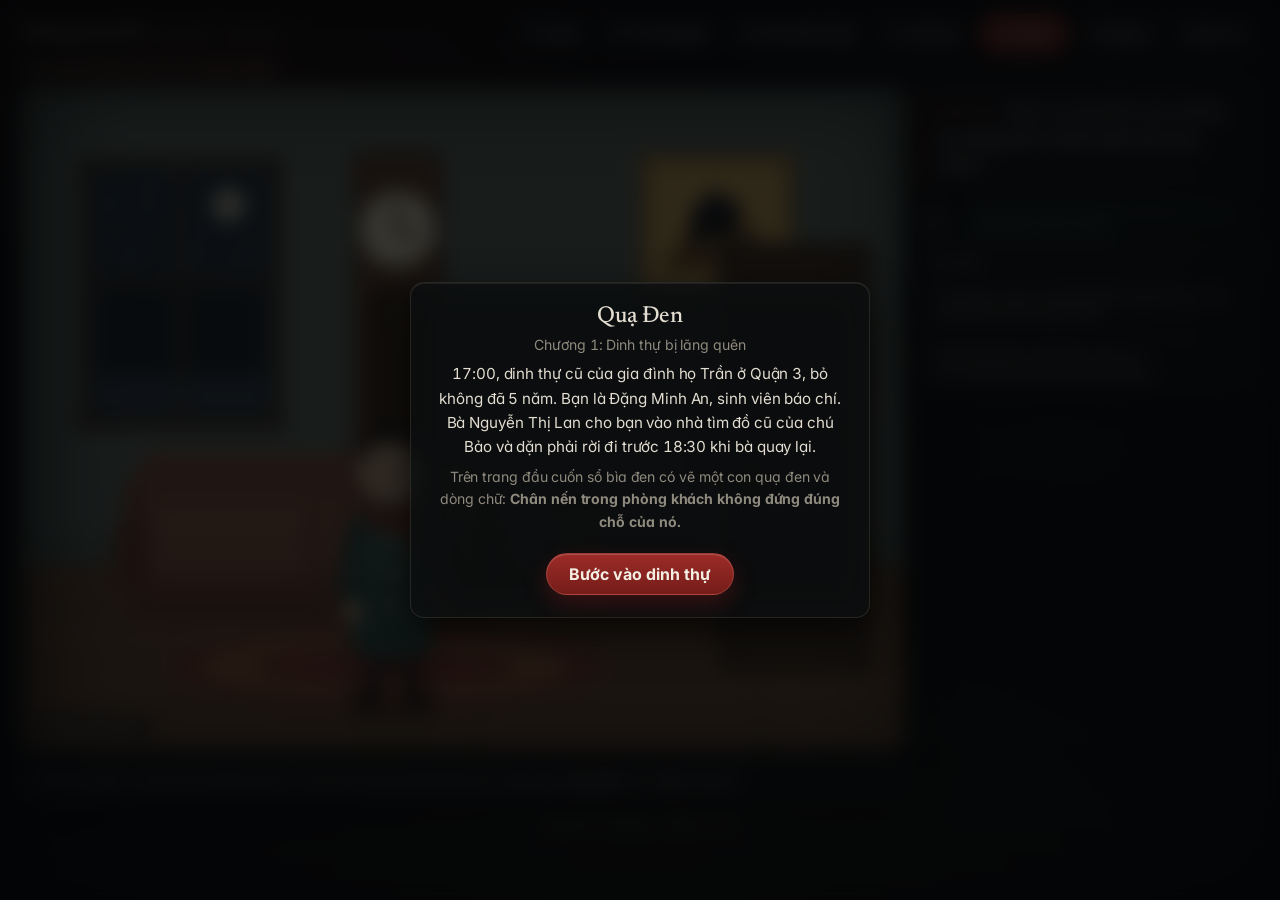
==== commit 5a63491a: "merge: tich hop PR #8 cua Dinh voi main va giu hien thi so luong tui do tu PR #9" ====
--- a/frontend/game.html
+++ b/frontend/game.html
@@ -911,866 +911,7 @@
     <script src="js/api.js"></script>
     <script src="js/auth.js"></script>
     <script src="js/puzzle.js"></script>
-    <script>
-    (function(){
-      "use strict";
-      /* ================= ICONS ================= */
-      var ICONS = {
-        scissors: '<svg viewBox="0 0 48 48" fill="none" stroke="#7a4a2e" stroke-width="3" stroke-linecap="round"><circle cx="13" cy="35" r="6"/><circle cx="13" cy="13" r="6"/><line x1="18" y1="17" x2="40" y2="38"/><line x1="18" y1="31" x2="40" y2="10"/></svg>',
-        screwdriver: '<svg viewBox="0 0 48 48" fill="none" stroke-linecap="round"><rect x="6" y="30" width="16" height="10" rx="4" fill="#8a3324"/><line x1="21" y1="35" x2="38" y2="18" stroke="#7d8894" stroke-width="5"/><line x1="38" y1="18" x2="43" y2="13" stroke="#7d8894" stroke-width="3"/></svg>',
-        smallkey: '<svg viewBox="0 0 48 48" fill="none" stroke="#a8802f" stroke-width="3.4" stroke-linecap="round"><circle cx="15" cy="15" r="8"/><line x1="21" y1="21" x2="40" y2="40"/><line x1="33" y1="33" x2="39" y2="27"/><line x1="38" y1="38" x2="43" y2="32"/></svg>',
-        battery: '<svg viewBox="0 0 48 48" fill="none"><rect x="7" y="15" width="32" height="18" rx="3" stroke="#5c554a" stroke-width="3"/><rect x="39" y="21" width="5" height="6" fill="#5c554a"/><path d="M25 19 L19 26 h5 L22 31 L30 23 h-5 L27 19z" fill="#c9862f"/></svg>',
-        matches: '<svg viewBox="0 0 48 48" fill="none"><rect x="8" y="24" width="32" height="15" rx="2" fill="#b08a4f" stroke="#7a5a2e" stroke-width="2.4"/><line x1="14" y1="24" x2="20" y2="8" stroke="#c9a86a" stroke-width="3.4" stroke-linecap="round"/><circle cx="20.5" cy="7.5" r="3.4" fill="#8a3324"/><line x1="26" y1="24" x2="30" y2="10" stroke="#c9a86a" stroke-width="3.4" stroke-linecap="round"/><circle cx="30.5" cy="9.5" r="3.4" fill="#8a3324"/></svg>',
-        candle: '<svg viewBox="0 0 48 48" fill="none"><rect x="18" y="20" width="12" height="20" rx="2" fill="#e6ddc2" stroke="#b3a678" stroke-width="2.2"/><path d="M24 7 q5 6 0 12 q-5-6 0-12z" fill="#f2a541"/></svg>',
-        ironkey: '<svg viewBox="0 0 48 48" fill="none" stroke="#3f3a33" stroke-width="3.6" stroke-linecap="round"><circle cx="14" cy="14" r="8.5"/><line x1="20" y1="20" x2="41" y2="41"/><line x1="32" y1="32" x2="39" y2="25"/><line x1="37" y1="37" x2="44" y2="30"/></svg>'
-      };
-      var ITEM_NAMES = { scissors:"Kéo rỉ", screwdriver:"Tua vít", smallkey:"Chìa khóa nhỏ", battery:"Pin", matches:"Hộp diêm", candle:"Nến trắng", ironkey:"Chìa khóa sắt" };
-      var ITEM_DESC = {
-        scissors:"Một cây kéo cũ, lưỡi vẫn còn sắc.",
-        screwdriver:"Tua vít dẹt, cán gỗ đã mòn.",
-        smallkey:"Chìa khóa đồng nhỏ, vừa với một ổ khóa tủ.",
-        battery:"Một viên pin lớn, còn đầy.",
-        matches:"Hộp diêm còn gần đầy que.",
-        candle:"Một cây nến trắng chưa cháy, giấu trong ống thông gió.",
-        ironkey:"Chìa khóa sắt nặng, chắc chắn là của cửa chính."
-      };
-      var SYMS = {
-        eye: '<svg viewBox="0 0 48 48" fill="none" stroke="#4c4436" stroke-width="3"><path d="M4 24 Q24 6 44 24 Q24 42 4 24Z"/><circle cx="24" cy="24" r="7" fill="#4c4436"/></svg>',
-        fish: '<svg viewBox="0 0 48 48" fill="none" stroke="#4c4436" stroke-width="3"><path d="M6 24 Q20 10 34 24 Q20 38 6 24Z"/><path d="M34 24 L44 15 V33 Z"/><circle cx="15" cy="22" r="2.4" fill="#4c4436"/></svg>',
-        moon: '<svg viewBox="0 0 48 48" fill="#4c4436"><path d="M32 5 A19 19 0 1 0 43 34 A15 15 0 0 1 32 5Z"/></svg>',
-        crow: '<svg viewBox="0 0 48 48" fill="#22242a"><path d="M10 34 q-2-12 6-18 q2-7 10-8 q8 0 10 6 q7 2 6 10 q0 6-6 9 l3 7-5 1-3-6-11 1-2 6-5-1z"/><path d="M36 13 l8 2-7 4z"/><circle cx="31" cy="14" r="1.8" fill="#e8e2c8"/></svg>'
-      };
-      var SYM_ORDER = ["eye","fish","moon","crow"];
-      var SYM_NAMES = { eye:"Con mắt", fish:"Con cá", moon:"Mặt trăng", crow:"Con quạ" };
-      var SAFE_CODE = "3142";
-      var ROOMS = ["A","B","C"];
-      var ROOM_NAMES = { A:"Phòng trọ số 4", B:"Hành lang và cầu thang", C:"Sân thượng phơi đồ" };
-
-      /* ================= STATE ================= */
-      var S = {
-        room:"A", started:false, startTime:0, ended:false,
-        scissors:false, chestOpen:false, rugLifted:false, noteRead:false,
-        clockDone:false, crowHere:false, wardOpen:false, matchesGot:false,
-        radioOn:false, codeKnown:false, safeOpen:false,
-        ventOpen:false, candleGot:false, candlePlaced:false, candleLit:false,
-        symbolsKnown:false, keyUsed:false, panelDone:false,
-        hintsUsed:0, sound:true
-      };
-      var inv = [];
-      var selected = null;
-
-      /* ================= DOM ================= */
-      function $(id){ return document.getElementById(id); }
-      var dialogueEl = $("dialogueText"), toastEl = $("toast");
-
-      /* ================= PLAYER: di chuyển + cầm nắm ================= */
-      var playerEl = $("player"), heldEl = $("heldItem"), markerEl = $("clickMarker"), ringEl = $("targetRing"), shellEl = $("sceneShell");
-      var playerX = 42, playerY = 93, targetX = 42, targetY = 93;
-      var isWalking = false, pendingAction = null, pendingActName = null, keyDir = 0, lastFrame = 0;
-      var PICKUP_ACTS = { cushion:1, rug:1, chest:1, wardrobe:1, vent:1, clock:1, safe:1 };
-      function playerScale(){ return 0.86 + Math.max(0, Math.min(1, (playerY - 84) / 13)) * 0.26; }
-      function paintPlayer(){
-        playerEl.style.left = playerX + "%";
-        playerEl.style.top = playerY + "%";
-        playerEl.style.transform = "translate(-50%,-100%) scale(" + playerScale().toFixed(3) + ")";
-        playerEl.style.zIndex = playerY > 90 ? 7 : 6;
-      }
-      function updateHeld(){
-        if(selected && ICONS[selected]){
-          heldEl.innerHTML = ICONS[selected];
-          playerEl.classList.add("has-held");
-        } else {
-          heldEl.innerHTML = "";
-          playerEl.classList.remove("has-held");
-        }
-      }
-      function bendPickup(){
-        playerEl.classList.remove("bending"); void playerEl.offsetWidth;
-        playerEl.classList.add("bending");
-        setTimeout(function(){ playerEl.classList.remove("bending"); }, 600);
-      }
-      function showMarker(xPct, yPct){
-        markerEl.style.left = xPct + "%"; markerEl.style.top = yPct + "%";
-        markerEl.classList.remove("pop"); void markerEl.offsetWidth; markerEl.classList.add("pop");
-      }
-      function showRingFor(el){
-        if(!el || !el.getBoundingClientRect) return;
-        var sr = shellEl.getBoundingClientRect(), r = el.getBoundingClientRect();
-        ringEl.style.left = (r.left - sr.left) + "px"; ringEl.style.top = (r.top - sr.top) + "px";
-        ringEl.style.width = r.width + "px"; ringEl.style.height = r.height + "px";
-        ringEl.classList.add("show");
-        setTimeout(function(){ ringEl.classList.remove("show"); }, 900);
-      }
-      function anyModalOpen(){
-        return $("introOverlay").classList.contains("open") || $("closeOverlay").classList.contains("open") || $("endOverlay").classList.contains("open");
-      }
-      function walkTo(x, y, after, actName){
-        targetX = Math.max(6, Math.min(94, x));
-        targetY = Math.max(84, Math.min(97, y == null ? 93 : y));
-        pendingAction = after || null;
-        pendingActName = actName || null;
-        showMarker(targetX, targetY);
-        if(Math.abs(targetX - playerX) > 0.8){
-          playerEl.classList.toggle("flip", targetX < playerX);
-        }
-        isWalking = true;
-        playerEl.classList.add("walking");
-      }
-      function arrive(){
-        isWalking = false;
-        playerEl.classList.remove("walking");
-        paintPlayer();
-        if(pendingAction){
-          var fn = pendingAction, an = pendingActName;
-          pendingAction = null; pendingActName = null;
-          if(an && PICKUP_ACTS[an]) bendPickup();
-          setTimeout(fn, (an && PICKUP_ACTS[an]) ? 260 : 60);
-        }
-      }
-      var cleanLast = 0;
-      function cleanLoop(ts){
-        var dt = Math.min(0.05, cleanLast ? (ts - cleanLast) / 1000 : 0.016);
-        cleanLast = ts;
-        if(S.started && !anyModalOpen()){
-          if(keyDir !== 0){
-            pendingAction = null; isWalking = false;
-            playerX = Math.max(6, Math.min(94, playerX + keyDir * 28 * dt));
-            targetX = playerX; targetY = playerY;
-            playerEl.classList.toggle("flip", keyDir < 0);
-            playerEl.classList.add("walking");
-            paintPlayer();
-          } else if(isWalking){
-            var dx2 = targetX - playerX, dy2 = targetY - playerY;
-            var d2 = Math.sqrt(dx2*dx2 + dy2*dy2);
-            if(d2 < 0.8){ playerX = targetX; playerY = targetY; arrive(); }
-            else {
-              var sp = 44 * dt, ux = dx2 / d2, uy = dy2 / d2;
-              playerX += ux * Math.min(sp, d2);
-              playerY += uy * Math.min(sp * 0.55, Math.abs(dy2));
-              playerEl.classList.add("walking");
-              paintPlayer();
-            }
-          } else playerEl.classList.remove("walking");
-        }
-        requestAnimationFrame(cleanLoop);
-      }
-      paintPlayer();
-      requestAnimationFrame(cleanLoop);
-      document.addEventListener("keydown", function(e){
-        if(!S.started || anyModalOpen()) return;
-        if(e.key === "ArrowLeft" || e.key === "a" || e.key === "A"){ keyDir = -1; }
-        else if(e.key === "ArrowRight" || e.key === "d" || e.key === "D"){ keyDir = 1; }
-        else if(e.key === "e" || e.key === "E"){ interactNearest(); }
-      });
-      document.addEventListener("keyup", function(e){
-        if(["ArrowLeft","ArrowRight","a","A","d","D"].indexOf(e.key) >= 0) keyDir = 0;
-      });
-      function interactNearest(){
-        var scene = document.querySelector(".scene.active");
-        if(!scene) return;
-        var spots = scene.querySelectorAll(".hotspot:not(.taken)");
-        var best = null, bestD = 1e9;
-        spots.forEach(function(h){
-          var cx = parseFloat(h.style.left) + parseFloat(h.style.width) / 2;
-          var d = Math.abs(cx - playerX);
-          if(d < bestD){ bestD = d; best = h; }
-        });
-        if(best) best.click();
-      }
-      /* Chạm vào sàn = đi tới đó */
-      shellEl.addEventListener("click", function(e){
-        if(!S.started || anyModalOpen()) return;
-        if(e.target.closest(".hotspot") || e.target.closest(".nav-arrow") || e.target.closest(".player")) return;
-        var r = shellEl.getBoundingClientRect();
-        var x = (e.clientX - r.left) / r.width * 100;
-        var y = (e.clientY - r.top) / r.height * 100;
-        if(y < 58) y = 93; /* bấm lên tường/đồ cao thì chỉ đi ngang tới phía dưới */
-        walkTo(x, Math.max(86, Math.min(97, y)), null, null);
-      });
-
-      /* ================= AUDIO ================= */
-      var actx = null;
-      function ac(){ if(!actx){ try{ actx = new (window.AudioContext||window.webkitAudioContext)(); }catch(e){} } if(actx && actx.state==="suspended") actx.resume(); return actx; }
-      function tone(f, t, dur, type, g){
-        if(!S.sound) return; var c = ac(); if(!c) return;
-        var o = c.createOscillator(), gn = c.createGain();
-        o.type = type||"sine"; o.frequency.value = f;
-        gn.gain.setValueAtTime(g||0.08, c.currentTime + (t||0));
-        gn.gain.exponentialRampToValueAtTime(0.0001, c.currentTime + (t||0) + dur);
-        o.connect(gn); gn.connect(c.destination);
-        o.start(c.currentTime + (t||0)); o.stop(c.currentTime + (t||0) + dur + 0.05);
-      }
-      function sndClick(){ tone(620, 0, 0.06, "triangle", 0.05); }
-      function sndPickup(){ tone(523,0,0.12,"sine",0.08); tone(784,0.09,0.18,"sine",0.08); }
-      function sndError(){ tone(140,0,0.22,"sawtooth",0.06); }
-      function sndUnlock(){ tone(392,0,0.1,"square",0.05); tone(587,0.1,0.14,"square",0.05); tone(880,0.22,0.3,"sine",0.07); }
-      function sndBell(){ for(var i=0;i<3;i++){ tone(1046, i*0.35, 0.5, "sine", 0.09); tone(1568, i*0.35, 0.4, "sine", 0.04); } }
-      function sndStatic(){
-        if(!S.sound) return; var c = ac(); if(!c) return;
-        var len = c.sampleRate * 0.8, buf = c.createBuffer(1, len, c.sampleRate), d = buf.getChannelData(0);
-        for(var i=0;i<len;i++) d[i] = (Math.random()*2-1) * 0.05;
-        var src = c.createBufferSource(); src.buffer = buf;
-        var gn = c.createGain(); gn.gain.value = 0.6;
-        src.connect(gn); gn.connect(c.destination); src.start();
-      }
-
-      /* ================= UI HELPERS ================= */
-      var typeTimer = null;
-      function say(text){
-        clearInterval(typeTimer);
-        dialogueEl.textContent = "";
-        var i = 0;
-        typeTimer = setInterval(function(){
-          i++;
-          dialogueEl.textContent = text.slice(0, i);
-          if(i >= text.length) clearInterval(typeTimer);
-        }, 11);
-      }
-      var toastTimer = null;
-      function toast(text){
-        toastEl.textContent = text; toastEl.classList.add("show");
-        clearTimeout(toastTimer);
-        toastTimer = setTimeout(function(){ toastEl.classList.remove("show"); }, 2400);
-      }
-      function openModal(html){ $("closeCard").innerHTML = html; $("closeOverlay").classList.add("open"); }
-      function closeModal(){ $("closeOverlay").classList.remove("open"); }
-      $("closeOverlay").addEventListener("click", function(e){ if(e.target === this) closeModal(); });
-      function setObjective(t){ $("objectiveText").textContent = t; }
-
-      /* ================= INVENTORY ================= */
-      function has(id){ return inv.indexOf(id) >= 0; }
-      function addItem(id){
-        if(has(id)) return;
-        inv.push(id); renderInv(); sndPickup();
-        toast("Đã nhặt: " + ITEM_NAMES[id]);
-      }
-      function removeItem(id){
-        inv = inv.filter(function(x){ return x !== id; });
-        if(selected === id) selected = null;
-        renderInv();
-      }
-      function renderInv(){
-        var box = $("inventory"); box.innerHTML = "";
-        updateHeld();
-        if(inv.length === 0){
-          box.innerHTML = '<div class="inv-empty">Túi trống. Hãy đi tới đồ vật trong phòng (chạm vào nó, nhân vật sẽ tự bước tới) để tìm manh mối.</div>';
-          return;
-        }
-        inv.forEach(function(id){
-          var b = document.createElement("button");
-          b.type = "button";
-          b.className = "slot filled" + (selected === id ? " selected" : "");
-          b.innerHTML = ICONS[id] + '<span class="nm">' + ITEM_NAMES[id] + "</span>";
-          b.setAttribute("aria-label", ITEM_NAMES[id]);
-          b.addEventListener("click", function(){
-            sndClick();
-            if(selected === id){ selected = null; say("Bạn cất " + ITEM_NAMES[id].toLowerCase() + " lại vào túi."); }
-            else { selected = id; say("Bạn cầm " + ITEM_NAMES[id].toLowerCase() + " trên tay. " + ITEM_DESC[id]); }
-            renderInv();
-          });
-          box.appendChild(b);
-        });
-      }
-      function needSelect(id, what){
-        say(what + " (Hãy chạm vào " + ITEM_NAMES[id].toLowerCase() + " trong túi đồ để cầm lên trước.)");
-      }
-
-      /* ================= ROOMS ================= */
-      function goRoom(r, fromDir){
-        S.room = r;
-        ROOMS.forEach(function(k){ $("scene-" + k).classList.toggle("active", k === r); });
-        $("roomName").textContent = ROOM_NAMES[r];
-        $("roomTag").textContent = ROOM_NAMES[r];
-        /* Nhân vật bước vào từ phía vừa đi qua */
-        isWalking = false; pendingAction = null; playerEl.classList.remove("walking");
-        if(fromDir === "left"){ playerX = 90; targetX = 90; playerEl.classList.add("flip"); }
-        else if(fromDir === "right"){ playerX = 10; targetX = 10; playerEl.classList.remove("flip"); }
-        playerY = 93; targetY = 93; paintPlayer();
-        sndClick();
-      }
-      $("navLeft").addEventListener("click", function(){
-        if(!S.started || anyModalOpen()) return;
-        var dest = ROOMS[(ROOMS.indexOf(S.room) + ROOMS.length - 1) % ROOMS.length];
-        walkTo(7, 93, function(){ goRoom(dest, "left"); say("Bạn bước sang " + ROOM_NAMES[S.room].toLowerCase() + "."); }, null);
-      });
-      $("navRight").addEventListener("click", function(){
-        if(!S.started || anyModalOpen()) return;
-        var dest = ROOMS[(ROOMS.indexOf(S.room) + 1) % ROOMS.length];
-        walkTo(93, 93, function(){ goRoom(dest, "right"); say("Bạn bước sang " + ROOM_NAMES[S.room].toLowerCase() + "."); }, null);
-      });
-
-      /* ================= WIN ================= */
-      function fmtTime(ms){
-        var s = Math.floor(ms / 1000);
-        return Math.floor(s / 60) + ":" + ("0" + (s % 60)).slice(-2);
-      }
-      function checkWin(){
-        if(S.ended || !S.keyUsed || !S.panelDone) return;
-        S.ended = true;
-        $("doorGlow").style.display = "block";
-        sndUnlock(); sndBell();
-        say("Ổ khóa và chốt biểu tượng cùng mở. Cánh cửa chính từ từ hé ra, gió hồ thổi vào mát lạnh…");
-        setTimeout(function(){
-          $("endTime").textContent = fmtTime(Date.now() - S.startTime);
-          $("endHints").textContent = S.hintsUsed;
-          $("endOverlay").classList.add("open");
-        }, 1600);
-      }
-
-      /* ================= CLOSE-UPS ================= */
-      var clockH = 11, clockM = 45;
-      function clockHandsSVG(){
-        var ha = (clockH % 12) * 30 + clockM * 0.5, ma = clockM * 6;
-        return '<svg viewBox="0 0 190 190" style="width:100%;height:100%">' +
-          '<circle cx="95" cy="95" r="90" fill="#e9dfc4" stroke="#3c281a" stroke-width="6"/>' +
-          '<g stroke="#3c281a" stroke-width="3">' +
-          '<line x1="95" y1="14" x2="95" y2="26"/><line x1="95" y1="164" x2="95" y2="176"/>' +
-          '<line x1="14" y1="95" x2="26" y2="95"/><line x1="164" y1="95" x2="176" y2="95"/></g>' +
-          '<line x1="95" y1="95" x2="95" y2="52" stroke="#3c281a" stroke-width="8" stroke-linecap="round" transform="rotate(' + ha + ' 95 95)"/>' +
-          '<line x1="95" y1="95" x2="95" y2="34" stroke="#8a3324" stroke-width="5" stroke-linecap="round" transform="rotate(' + ma + ' 95 95)"/>' +
-          '<circle cx="95" cy="95" r="7" fill="#3c281a"/></svg>';
-      }
-      function openClock(){
-        var html = '<button class="close-x" type="button" data-close>✕</button>' +
-          "<h2>Đồng hồ đứng</h2>" +
-          '<p class="sub">Kim đồng hồ đã dừng từ lâu. Bên dưới mặt số có một ngăn nhỏ bị kẹt, chỉ mở khi chuông điểm đúng giờ.</p>' +
-          '<div class="clockface" id="clockFace">' + clockHandsSVG() + "</div>" +
-          '<div class="steppers">' +
-            '<div class="stepper"><span class="lab">GIỜ</span><button type="button" id="hMinus" aria-label="Giảm giờ">−</button><span class="val" id="hVal"></span><button type="button" id="hPlus" aria-label="Tăng giờ">+</button></div>' +
-            '<div class="stepper"><span class="lab">PHÚT</span><button type="button" id="mMinus" aria-label="Giảm phút">−</button><span class="val" id="mVal"></span><button type="button" id="mPlus" aria-label="Tăng phút">+</button></div>' +
-          "</div>" +
-          '<p class="sub" id="clockMsg"></p>' +
-          '<button class="btn" type="button" id="clockTry">Vặn núm lên dây</button>';
-        openModal(html);
-        function upd(){
-          $("hVal").textContent = (clockH === 0 ? 12 : clockH);
-          $("mVal").textContent = ("0" + clockM).slice(-2);
-          $("clockFace").innerHTML = clockHandsSVG();
-        }
-        upd();
-        $("hPlus").onclick = function(){ clockH = (clockH + 1) % 12; sndClick(); upd(); };
-        $("hMinus").onclick = function(){ clockH = (clockH + 11) % 12; sndClick(); upd(); };
-        $("mPlus").onclick = function(){ clockM = (clockM + 15) % 60; sndClick(); upd(); };
-        $("mMinus").onclick = function(){ clockM = (clockM + 45) % 60; sndClick(); upd(); };
-        $("clockTry").onclick = function(){
-          if(clockH === 6 && clockM === 30){
-            S.clockDone = true;
-            closeModal(); sndBell();
-            $("clockDrawer").setAttribute("stroke-width", "2.5");
-            if(!S.crowHere){
-              S.crowHere = true;
-              setTimeout(function(){ $("crowA").style.display = "block"; }, 1200);
-            }
-            addItem("battery");
-            setObjective("Tìm thứ dùng viên pin này: một thiết bị nào đó trong nhà đang chờ điện.");
-            say("Đồng hồ điểm sáu tiếng rưỡi, chuông ngân dài. Ngăn nhỏ dưới mặt số bật mở: một viên pin lăn ra. Ngoài cửa sổ, có tiếng vỗ cánh…");
-          } else {
-            sndError();
-            $("clockMsg").textContent = "Bạn lên dây. Kim rung lên một cái rồi lại im. Chưa đúng giờ.";
-          }
-        };
-        bindClose();
-      }
-      function openNote(){
-        var html = '<button class="close-x" type="button" data-close>✕</button>' +
-          "<h2>Mảnh giấy dưới gối</h2>" +
-          '<div style="background:#efe6cc;border:1px solid #c9bfa0;border-radius:6px;padding:18px 16px;margin:12px 0;color:#4a3f2a;font-family:\'Playfair Display\',serif;font-style:italic;line-height:1.75">' +
-          "“Đừng tin đồng hồ trên tường.<br/>Nó chỉ kêu khi chỉ đúng giờ quạ về tổ:<br/><b style='font-size:1.25rem'>6 giờ 30</b>.<br/>Nghe tiếng chuông, ngăn tủ sẽ mở.”</div>" +
-          '<p class="sub">Chữ viết tay, nét run, mực đã ngả nâu.</p>' +
-          '<button class="btn" type="button" data-close>Gấp lại</button>';
-        openModal(html); bindClose();
-      }
-      function openRadio(){
-        var html = '<button class="close-x" type="button" data-close>✕</button>' +
-          "<h2>Đài radio</h2>" +
-          '<p class="static-noise">▂▅▃▅▂ … xì xì … ▅▃▂▅</p>' +
-          '<p class="radio-line" id="radioLine">…</p>' +
-          '<p class="sub" id="radioSub"></p>' +
-          '<button class="btn ghost" type="button" id="radioReplay">Nghe lại</button>';
-        openModal(html);
-        var lines = [
-          "…đây là đài Quạ Đen…",
-          "…mã két hôm nay…",
-          "…BA… MỘT… BỐN… HAI…",
-          "…hết bản tin. Chúc may mắn, vị khách không mời…"
-        ];
-        var li = 0, lineTimer = null;
-        function play(){
-          sndStatic(); li = 0;
-          $("radioLine").textContent = "…";
-          $("radioSub").textContent = "";
-          clearInterval(lineTimer);
-          lineTimer = setInterval(function(){
-            var lineEl = $("radioLine"), subEl = $("radioSub");
-            if(!lineEl || !subEl){ clearInterval(lineTimer); return; }
-            if(li < lines.length){ lineEl.textContent = lines[li]; if(li === 2) tone(880, 0, 0.2, "sine", 0.07); li++; }
-            else {
-              clearInterval(lineTimer);
-              S.codeKnown = true;
-              subEl.textContent = "Bạn ghi nhớ: mã két sắt là 3 - 1 - 4 - 2.";
-              setObjective("Dùng mã 3-1-4-2 mở két sắt trên sân thượng.");
-            }
-          }, 1300);
-        }
-        play();
-        $("radioReplay").onclick = play;
-        bindClose();
-      }
-      var safeEntry = "";
-      function openSafe(){
-        safeEntry = "";
-        var html = '<button class="close-x" type="button" data-close>✕</button>' +
-          "<h2>Két sắt</h2>" +
-          '<p class="sub">Ổ khóa điện tử 4 số. Đèn đỏ nhấp nháy chờ mã.</p>' +
-          '<div class="safe-display" id="safeDisp">----</div>' +
-          '<div class="pad" id="safePad"></div>' +
-          '<p class="sub" id="safeMsg">' + (S.codeKnown ? "Bạn đã nghe mã trên đài: 3 - 1 - 4 - 2." : "Bạn chưa biết mã. Có lẽ ở đâu đó trong nhà có người đọc nó lên…") + "</p>";
-        openModal(html);
-        var pad = $("safePad");
-        ["1","2","3","4","5","6","7","8","9","C","0","✓"].forEach(function(k){
-          var b = document.createElement("button");
-          b.type = "button"; b.textContent = k;
-          if(k === "C" || k === "✓") b.className = "wide";
-          b.addEventListener("click", function(){
-            sndClick();
-            if(k === "C"){ safeEntry = ""; }
-            else if(k === "✓"){
-              if(safeEntry === SAFE_CODE){
-                S.safeOpen = true;
-                closeModal(); sndUnlock();
-                $("safeGlow").style.display = "block";
-                addItem("ironkey");
-                setObjective("Một lớp khóa nữa: bảng chốt 4 biểu tượng bên cửa chính. Thứ tự nằm ở hành lang.");
-                say("Két bật mở đánh “cạch”. Bên trong chỉ có một chiếc chìa khóa sắt nặng, nằm trên tấm nhung đỏ.");
-                return;
-              } else {
-                sndError();
-                $("safePad").classList.remove("shake"); void $("safePad").offsetWidth; $("safePad").classList.add("shake");
-                $("safeMsg").textContent = "Đèn đỏ chớp ba lần. Sai mã.";
-                safeEntry = "";
-              }
-            }
-            else if(safeEntry.length < 4){ safeEntry += k; }
-            $("safeDisp").textContent = (safeEntry + "----").slice(0, 4);
-          });
-          pad.appendChild(b);
-        });
-        bindClose();
-      }
-      var symSeq = [];
-      function openPanel(){
-        symSeq = [];
-        var btns = SYM_ORDER.map(function(k){
-          return '<button class="symbtn" type="button" data-sym="' + k + '" aria-label="' + SYM_NAMES[k] + '">' + SYMS[k] + "</button>";
-        }).join("");
-        var html = '<button class="close-x" type="button" data-close>✕</button>' +
-          "<h2>Chốt biểu tượng</h2>" +
-          '<p class="sub">Bốn nút khắc hình: con mắt, con cá, mặt trăng, con quạ. Phải bấm đúng thứ tự 4 hình thì chốt mới nhả.</p>' +
-          '<div class="symrow">' + btns + "</div>" +
-          '<div class="dots" id="symDots"><i></i><i></i><i></i><i></i></div>' +
-          '<p class="sub" id="symMsg">' + (S.symbolsKnown ? "Bạn đã thấy thứ tự trong gương hành lang." : "Bạn chưa biết thứ tự. Đâu đó trong nhà có chỗ chỉ cho bạn…") + "</p>";
-        openModal(html);
-        var card = $("closeCard");
-        card.querySelectorAll("[data-sym]").forEach(function(b){
-          b.addEventListener("click", function(){
-            if(S.panelDone) return;
-            sndClick();
-            symSeq.push(b.getAttribute("data-sym"));
-            var dots = $("symDots").children;
-            for(var i = 0; i < dots.length; i++) dots[i].className = i < symSeq.length ? "on" : "";
-            if(symSeq.length === 4){
-              var ok = symSeq.join(",") === SYM_ORDER.join(",");
-              if(ok){
-                S.panelDone = true;
-                closeModal(); sndUnlock();
-                say(S.keyUsed ? "Chốt biểu tượng nhả ra…" : "Chốt biểu tượng nhả ra, nhưng ổ khóa lớn vẫn còn khóa. Cần một chiếc chìa sắt.");
-                checkWin();
-              } else {
-                sndError();
-                card.classList.remove("shake"); void card.offsetWidth; card.classList.add("shake");
-                $("symMsg").textContent = "Bốn nút chìm xuống rồi bật lại. Sai thứ tự.";
-                symSeq = [];
-                setTimeout(function(){ var d = $("symDots"); if(d) for(var i = 0; i < d.children.length; i++) d.children[i].className = ""; }, 350);
-              }
-            }
-          });
-        });
-        bindClose();
-      }
-      function openMirror(){
-        var inner;
-        if(S.candleLit){
-          S.symbolsKnown = true;
-          setObjective("Thứ tự chốt cửa: Mắt → Cá → Trăng → Quạ. Về phòng trọ mở cửa chính.");
-          inner = '<p class="sub">Hơi nến làm mặt gương mờ đi. Trong lớp hơi nước, bốn hình hiện ra như có ai vừa vẽ bằng ngón tay:</p>' +
-            '<div class="mirror-syms">' + SYMS.eye + '<span class="arr">→</span>' + SYMS.fish + '<span class="arr">→</span>' + SYMS.moon + '<span class="arr">→</span>' + SYMS.crow + "</div>" +
-            '<p><b>Mắt → Cá → Trăng → Quạ.</b> Bạn ghi nhớ thứ tự này.</p>';
-        } else if(S.candlePlaced){
-          inner = '<p>Mặt gương phủ bụi mờ. Cây nến đã nằm trên giá, chỉ còn thiếu lửa.</p><p class="sub">Hãy cầm hộp diêm trên tay rồi chạm lại vào bàn trang điểm.</p>';
-        } else {
-          inner = '<p>Mặt gương phủ một lớp bụi dày, soi không thấy mặt mình. Bên phải gương có một giá nến trống.</p><p class="sub">Có ánh sáng, có lẽ gương mới “nói” được.</p>';
-        }
-        openModal('<button class="close-x" type="button" data-close>✕</button><h2>Gương bàn trang điểm</h2>' + inner + '<button class="btn" type="button" data-close>Quay lại</button>');
-        bindClose();
-      }
-      function bindClose(){
-        $("closeCard").querySelectorAll("[data-close]").forEach(function(b){
-          b.addEventListener("click", function(){ sndClick(); closeModal(); });
-        });
-      }
-
-      /* ================= HOTSPOTS ================= */
-      var ACTIONS = {
-        /* ---- Phòng trọ ---- */
-        cushion: function(){
-          if(!S.scissors){ S.scissors = true; addItem("scissors"); say("Bạn lật chiếc gối sofa lên. Một cây kéo rỉ nằm lọt trong khe ghế, như thể ai đó cố giấu nó đi thật nhanh."); }
-          else say("Dưới gối chỉ còn một vết lõm và ít bụi vải.");
-        },
-        rug: function(){
-          if(!S.rugLifted){ S.rugLifted = true; addItem("smallkey"); say("Bạn cuộn mép thảm lên. Một chiếc chìa khóa nhỏ bằng đồng rơi ra, kêu “tinh” một tiếng trên sàn gỗ."); }
-          else say("Dưới thảm là sàn gỗ lạnh và một vòng bụi hình chữ nhật.");
-        },
-        clock: function(){
-          if(S.clockDone) say("Đồng hồ chạy đều đều: tích… tắc… tích… tắc. Ngăn nhỏ đã trống.");
-          else openClock();
-        },
-        painting: function(){
-          say("Bức tranh vẽ một con quạ đen đậu trên cành khô. Lạ ở chỗ: dù bạn đứng ở góc nào, con mắt của nó cũng như đang nhìn theo bạn.");
-        },
-        window: function(){
-          if(S.crowHere) say("Con quạ đứng yên trên bậu cửa, đầu nghiêng sang một bên. Nó không sợ bạn. Hình như nó đang chờ xem bạn có ra được khỏi nhà này không.");
-          else say("Ngoài cửa sổ là mặt hồ đen và mưa phùn. Bờ bên kia tối om, không một ánh đèn.");
-        },
-        plant: function(){
-          say("Chậu cây đã héo quá nửa. Đất khô nứt, nhưng có dấu ngón tay mới bới, ai đó vừa giấu gì ở đây, hoặc vừa lấy đi.");
-        },
-        panel: function(){
-          if(S.panelDone) say("Chốt biểu tượng đã nhả. " + (S.keyUsed ? "" : "Chỉ còn ổ khóa lớn."));
-          else openPanel();
-        },
-        door: function(){
-          if(S.ended) return;
-          if(selected === "ironkey" && !S.keyUsed){
-            S.keyUsed = true; removeItem("ironkey"); sndUnlock();
-            say(S.panelDone ? "Chìa khóa sắt xoay trong ổ…" : "Chìa khóa sắt vừa khít. Ổ khóa lớn mở ra, nhưng chốt biểu tượng bên cạnh vẫn đang giữ cửa.");
-            checkWin(); return;
-          }
-          if(S.keyUsed && !S.panelDone) say("Ổ khóa lớn đã mở. Chỉ còn chốt 4 biểu tượng bên trái cửa.");
-          else if(!S.keyUsed && S.panelDone) say("Chốt đã nhả. Còn ổ khóa lớn cần một chiếc chìa sắt.");
-          else say("Cửa chính khóa chặt hai lớp: một ổ khóa sắt lớn, và một bảng chốt 4 biểu tượng ở bên trái.");
-        },
-        /* ---- Hành lang ---- */
-        pillow: function(){
-          if(!S.noteRead){ S.noteRead = true; openNote(); say("Dưới gối có một mảnh giấy gấp tư, giấy đã ố vàng."); }
-          else say("Mảnh giấy ghi: đồng hồ chỉ kêu lúc 6 giờ 30, giờ quạ về tổ.");
-        },
-        bed: function(){
-          say("Ga giường lạnh và phẳng phiu, trừ đúng một vết lõm hình người ở giữa, như thể ai đó vừa mới nằm đây.");
-        },
-        bwindow: function(){
-          say("Trăng lên trên mặt hồ. Xa xa có một căn chòi nhỏ, cửa sổ sáng đèn vàng, rồi tắt phụt khi bạn nhìn kỹ.");
-        },
-        photo: function(){
-          say("Ảnh chụp căn nhà này từ bờ hồ, đề năm 1974. Trước cửa có một người đàn ông đội mũ đứng cạnh chiếc đồng hồ đứng, giống hệt cái ở phòng trọ.");
-        },
-        chest: function(){
-          if(S.chestOpen){ say("Rương trống, đáy lót rơm khô và mùi long não."); return; }
-          if(selected === "scissors"){
-            S.chestOpen = true;
-            $("ropeB").style.display = "none";
-            addItem("screwdriver");
-            say("Bạn cắt phăng sợi dây thừng. Nắp rương bật lên: bên trong có một cây tua vít cán gỗ.");
-          }
-          else if(has("scissors")) needSelect("scissors", "Dây thừng buộc rất chặt, tay không cởi nổi.");
-          else say("Một chiếc rương gỗ bị buộc chặt bằng dây thừng. Tay không thì cởi đến mai cũng không xong.");
-        },
-        wardrobe: function(){
-          if(!S.wardOpen){
-            if(selected === "smallkey"){
-              S.wardOpen = true;
-              $("wardClosed").style.display = "none";
-              $("wardOpen").style.display = "block";
-              sndUnlock();
-              say("Chìa khóa nhỏ vừa ổ tủ. Hai cánh tủ mở ra: vài bộ quần áo cũ… và một hộp thiếc bị đóng chặt bằng 4 con ốc.");
-            } else if(has("smallkey")) needSelect("smallkey", "Tủ quần áo bị khóa.");
-            else say("Tủ quần áo bị khóa. Ổ khóa nhỏ bằng đồng, sáng hơn hẳn phần gỗ quanh nó.");
-            return;
-          }
-          if(!S.matchesGot){
-            if(selected === "screwdriver"){
-              S.matchesGot = true;
-              $("tinB").style.display = "none";
-              addItem("matches");
-              say("Bạn tháo từng con ốc trên hộp thiếc. Bên trong là một hộp diêm còn gần đầy, thứ duy nhất trong nhà này còn khô ráo.");
-            } else if(has("screwdriver")) needSelect("screwdriver", "Hộp thiếc trong tủ bị đóng bằng ốc vít.");
-            else say("Trong tủ có một hộp thiếc, nắp đóng bằng 4 con ốc nhỏ.");
-          } else say("Tủ chỉ còn mấy bộ quần áo len cũ, thoang thoảng mùi băng phiến.");
-        },
-        mirror: function(){
-          if(selected === "candle" && !S.candlePlaced){
-            S.candlePlaced = true; removeItem("candle");
-            $("candleB").style.display = "block";
-            sndPickup();
-            say("Bạn đặt cây nến trắng lên giá nến cạnh gương. Vừa khít như thể nó vẫn luôn thuộc về chỗ này.");
-            return;
-          }
-          if(selected === "matches" && S.candlePlaced && !S.candleLit){
-            S.candleLit = true;
-            $("flameB").style.display = "block";
-            tone(196, 0, 0.4, "sine", 0.05);
-            openMirror();
-            say("Bạn quẹt diêm. Ngọn nến cháy lên, và mặt gương bắt đầu mờ hơi nước…");
-            return;
-          }
-          if(selected === "matches" && !S.candlePlaced){ say("Châm diêm vào đâu? Giá nến cạnh gương đang trống."); return; }
-          openMirror();
-        },
-        /* ---- Sân thượng ---- */
-        shelf: function(){
-          say("Hàng lọ thủy tinh đựng những thứ không còn nhận ra được. Một lọ đựng đầy… chìa khóa gỉ, nhưng nắp đã hàn chết.");
-        },
-        stove: function(){
-          say("Ấm nước trên bếp vẫn còn hơi ấm. Có người vừa đun nước cách đây không lâu, trong khi bạn vẫn đang “ngủ” ở phòng trọ.");
-        },
-        sink: function(){
-          say("Trong bồn rửa có một chiếc thìa bị uốn cong thành hình gần như một cái móc câu. Bạn quyết định không nghĩ về nó nữa.");
-        },
-        radio: function(){
-          if(S.radioOn){ openRadio(); return; }
-          if(selected === "battery"){
-            S.radioOn = true; removeItem("battery");
-            $("radioLight").setAttribute("fill", "#e05252");
-            openRadio();
-            say("Bạn lắp pin vào đài. Đèn đỏ sáng lên, loa rè rè…");
-          }
-          else if(has("battery")) needSelect("battery", "Đài không chạy. Khay pin phía sau đang trống.");
-          else say("Một chiếc đài radio cũ. Bạn vặn núm: không một tiếng động. Khay pin phía sau trống không.");
-        },
-        safe: function(){
-          if(S.safeOpen) say("Két sắt trống trơn, chỉ còn tấm nhung đỏ.");
-          else openSafe();
-        },
-        vent: function(){
-          if(!S.ventOpen){
-            if(selected === "screwdriver"){
-              S.ventOpen = true;
-              $("ventClosed").style.display = "none";
-              $("ventOpen").style.display = "block";
-              sndUnlock();
-              say("Bốn con ốc rơi xuống sàn. Nắp ống thông gió mở ra: bên trong tối om, có một vật màu trắng nằm sâu phía trong.");
-            } else if(has("screwdriver")) needSelect("screwdriver", "Nắp ống thông gió bị bắt vít chặt.");
-            else say("Ống thông gió trên cao, nắp đóng bằng 4 con ốc đã rỉ.");
-            return;
-          }
-          if(!S.candleGot){
-            S.candleGot = true;
-            $("ventCandle").style.display = "none";
-            addItem("candle");
-            say("Bạn thò tay vào ống, chạm phải một cây nến trắng lạnh ngắt. Ai lại giấu nến trong ống thông gió?");
-          } else say("Ống thông gió trống rỗng, chỉ có bụi và một chiếc lông vũ đen.");
-        }
-      };
-      document.querySelectorAll(".hotspot").forEach(function(h){
-        h.addEventListener("click", function(e){
-          if(!S.started || anyModalOpen()) return;
-          e.stopPropagation();
-          var act = h.getAttribute("data-act");
-          if(!ACTIONS[act]) return;
-          showRingFor(h);
-          /* Điểm đứng: ngay phía trước đồ vật (giữa chiều ngang của hotspot, đứng trên sàn) */
-          var cx = parseFloat(h.style.left) + parseFloat(h.style.width) / 2;
-          if(isNaN(cx)) cx = playerX;
-          /* Đồ ở sát mép phải/trái thì đứng lệch vào trong một chút để không đè lên đồ */
-          var standX = Math.max(9, Math.min(91, cx));
-          var doAct = function(){
-            if(act !== "clock" && act !== "safe" && act !== "panel" && act !== "radio" && act !== "mirror" && act !== "pillow") sndClick();
-            ACTIONS[act]();
-          };
-          /* Đã đứng gần rồi thì tương tác ngay, khỏi đi vòng */
-          if(Math.abs(playerX - standX) < 4 && !isWalking){ doAct(); return; }
-          walkTo(standX, 93, doAct, act);
-        });
-      });
-
-      /* ================= HINTS ================= */
-      function currentHint(){
-        if(!S.scissors) return "Chiếc sofa ở phòng trọ trông lùm xùm bất thường. Thử lật chiếc gối lên xem.";
-        if(!S.chestOpen) return "Cây kéo cắt được dây thừng. Chiếc rương ở hành lang đang chờ.";
-        if(!S.rugLifted) return "Sàn phòng trọ có một tấm thảm. Người ta hay giấu đồ phẳng và nhỏ dưới thảm.";
-        if(!S.noteRead) return "Trên giường hành lang, thử kiểm tra dưới chiếc gối.";
-        if(!S.clockDone) return "Mảnh giấy nói đồng hồ chỉ kêu lúc 6 giờ 30. Vào phòng trọ, chạm vào đồng hồ và chỉnh kim đến 6:30 rồi lên dây.";
-        if(!S.wardOpen) return "Chiếc chìa khóa nhỏ bằng đồng vừa với tủ quần áo ở hành lang.";
-        if(!S.matchesGot) return "Trong tủ có hộp thiếc đóng bằng ốc. Cầm tua vít lên rồi chạm vào tủ lần nữa.";
-        if(!S.radioOn) return "Viên pin vừa với chiếc đài radio trên bàn trên sân thượng. Cầm pin lên rồi chạm vào đài.";
-        if(!S.safeOpen) return "Đài vừa đọc mã két: 3 - 1 - 4 - 2. Két sắt nằm ở góc sân thượng.";
-        if(!S.candleGot) return "Trên tường sân thượng có ống thông gió bắt vít. Tua vít mở được nó, và bên trong có thứ bạn cần cho hành lang.";
-        if(!S.candleLit) return "Đặt cây nến lên giá nến cạnh gương ở hành lang (cầm nến rồi chạm vào bàn trang điểm), sau đó cầm hộp diêm và chạm vào đó lần nữa để thắp.";
-        if(!S.symbolsKnown) return "Nến đã cháy. Hãy nhìn vào mặt gương trên bàn trang điểm.";
-        if(!S.keyUsed) return "Chìa khóa sắt trong két là của cửa chính ở phòng trọ. Cầm chìa lên rồi chạm vào cửa.";
-        if(!S.panelDone) return "Bảng chốt bên cửa cần thứ tự: Mắt → Cá → Trăng → Quạ.";
-        return "Cửa đã mở cả hai lớp. Chạm vào cửa chính lần nữa.";
-      }
-      $("btnHint").addEventListener("click", function(){
-        if(!S.started) return;
-        S.hintsUsed++;
-        sndClick();
-        openModal('<button class="close-x" type="button" data-close>✕</button><h2>Gợi ý</h2><p>' + currentHint() + '</p><p class="sub">Đã dùng ' + S.hintsUsed + " gợi ý.</p>" + '<button class="btn" type="button" data-close>Đã hiểu</button>');
-        bindClose();
-      });
-
-      /* ================= TOP BAR ================= */
-      $("btnSound").addEventListener("click", function(){
-        S.sound = !S.sound;
-        $("soundLabel").textContent = S.sound ? "Âm thanh: bật" : "Âm thanh: tắt";
-        if(S.sound) sndClick();
-      });
-      $("btnRestart").addEventListener("click", function(){ location.reload(); });
-      $("btnAgain").addEventListener("click", function(){ location.reload(); });
-      $("btnStart").addEventListener("click", function(){
-        S.started = true; if (!S._restored) S.startTime = Date.now();
-        $("introOverlay").classList.remove("open");
-        ac(); sndClick();
-        paintPlayer();
-        say("Sáng 10/03, nhà trọ Sáu Lành, hẻm 41. Hãy chạm vào sàn để đi lại, chạm vào chiếc gối sofa gần đó, bạn sẽ tự bước tới và lật nó lên.");
-        /* Mở đầu bằng một bước đi ngắn cho người chơi thấy nhân vật cử động được */
-        setTimeout(function(){ walkTo(24, 93, null, null); }, 350);
-      });
-
-      /* ================= QUA DEN: LUU / TAI GAME QUA BACKEND ================= */
-      var ROOM_TO_MA_PHONG = { A: 1, B: 2, C: 3 };
-      function qdGetSave() {
-        var flags = {};
-        Object.keys(S).forEach(function (k) { flags[k] = S[k]; });
-        return {
-          version: 1,
-          chuong: 1,
-          room: S.room,
-          flags: flags,
-          inv: inv.slice(),
-          selected: selected,
-          hintsUsed: S.hintsUsed,
-          elapsedMs: S.started ? (Date.now() - S.startTime) : 0,
-          playerX: Math.round(playerX),
-          playerY: Math.round(playerY)
-        };
-      }
-      function qdApplyVisuals() {
-        if (S.crowHere) $("crowA").style.display = "block";
-        if (S.clockDone) $("clockDrawer").setAttribute("stroke-width", "2.5");
-        if (S.chestOpen) $("ropeB").style.display = "none";
-        if (S.wardOpen) { $("wardClosed").style.display = "none"; $("wardOpen").style.display = "block"; }
-        if (S.matchesGot) $("tinB").style.display = "none";
-        if (S.ventOpen) { $("ventClosed").style.display = "none"; $("ventOpen").style.display = "block"; }
-        if (S.candleGot) $("ventCandle").style.display = "none";
-        if (S.candlePlaced) $("candleB").style.display = "block";
-        if (S.candleLit) $("flameB").style.display = "block";
-        if (S.radioOn) $("radioLight").setAttribute("fill", "#e05252");
-        if (S.safeOpen) $("safeGlow").style.display = "block";
-        if (S.keyUsed && S.panelDone) $("doorGlow").style.display = "block";
-      }
-      function qdApplySave(data) {
-        if (!data) return false;
-        var st = data.state || data;
-        if (st.flags) Object.keys(st.flags).forEach(function (k) { if (k in S) S[k] = st.flags[k]; });
-        if (Array.isArray(st.inv)) inv = st.inv.filter(function (id) { return !!ITEM_NAMES[id]; });
-        selected = (st.selected && has(st.selected)) ? st.selected : null;
-        if (typeof st.playerX === "number") { playerX = st.playerX; targetX = st.playerX; }
-        if (typeof st.playerY === "number") { playerY = st.playerY; targetY = st.playerY; }
-        if (st.elapsedMs) S.startTime = Date.now() - st.elapsedMs;
-        S._restored = true;
-        if (st.room && ROOMS.indexOf(st.room) >= 0) goRoom(st.room);
-        qdApplyVisuals();
-        paintPlayer();
-        renderInv();
-        return true;
-      }
-      function qdSavePayload(done) {
-        var save = qdGetSave();
-        return {
-          ma_chuong: 1,
-          ma_phong: ROOM_TO_MA_PHONG[S.room] || 1,
-          trang_thai: JSON.stringify(save),
-          thoi_gian_choi: Math.floor(save.elapsedMs / 1000),
-          so_goi_y: S.hintsUsed,
-          da_hoan_thanh: !!done
-        };
-      }
-      function qdSave(done) {
-        if (!window.QD || !QD.isLoggedIn()) {
-          toast("Đăng nhập trước khi lưu game. Bạn vẫn chơi tiếp được mà không lưu.");
-          return;
-        }
-        QD.saveGame(qdSavePayload(done)).then(function () {
-          toast(done ? "Đã lưu: Chương 1 hoàn thành." : "Đã lưu tiến trình Chương 1 lên máy chủ.");
-          qdRefreshServerInv();
-        }).catch(function (err) {
-          toast("Lưu thất bại: " + (err.message || "lỗi kết nối"));
-        });
-      }
-      function qdLoad() {
-        if (!window.QD || !QD.isLoggedIn()) {
-          toast("Đăng nhập trước khi tải game đã lưu.");
-          return;
-        }
-        QD.loadGame(1).then(function (data) {
-          var rec = (data && (data.luu_game || data.save || data)) || null;
-          var raw = rec && (rec.trang_thai || rec.state || rec);
-          var parsed = (typeof raw === "string") ? JSON.parse(raw) : raw;
-          if (!parsed || (!parsed.flags && !parsed.inv && !parsed.state)) {
-            toast("Chưa có bản lưu Chương 1 nào trên máy chủ.");
-            return;
-          }
-          if (qdApplySave(parsed)) {
-            say("Đã tải bản lưu. Tiếp tục tìm Trang sổ số 1.");
-            toast("Đã tải tiến trình Chương 1.");
-            qdRefreshServerInv();
-          }
-        }).catch(function (err) {
-          toast("Tải thất bại: " + (err.message || "lỗi kết nối"));
-        });
-      }
-      function qdRefreshServerInv() {
-        var box = $("serverInv");
-        if (!box) return;
-        if (!window.QD) {
-          box.textContent = "Không tải được túi đồ trên máy chủ.";
-          return;
-        }
-        box.textContent = "Đang tải túi đồ trên máy chủ...";
-        QD.getInventory().then(function (data) {
-          var items = data.data;
-          if (!items.length) { box.textContent = "Túi đồ trên máy chủ: trống."; return; }
-          var names = items.map(function (it) { return it.ten_vat_pham + " × " + it.so_luong; });
-          box.textContent = "Túi đồ trên máy chủ (" + items.length + " loại): " + names.join(", ") + ".";
-        }).catch(function (err) {
-          box.textContent = "Không tải được túi đồ trên máy chủ: " + err.message;
-        });
-      }
-      /* Tu dong luu mot lan khi mo cua thang Chuong 1. */
-      var qdWinSaved = false;
-      var endObs = new MutationObserver(function () {
-        if ($("endOverlay").classList.contains("open") && !qdWinSaved) {
-          qdWinSaved = true;
-          qdSave(true);
-        }
-      });
-      endObs.observe($("endOverlay"), { attributes: true, attributeFilter: ["class"] });
-      $("btnSave").addEventListener("click", function () {
-        if (S.started) qdSave(false);
-        else toast("Bấm Bước vào phòng trọ để bắt đầu chơi trước.");
-      });
-      $("btnLoad").addEventListener("click", function () { qdLoad(); });
-      (function qdShowUser() {
-        var el = $("gameUser");
-        if (!el) return;
-        if (window.QD && QD.isLoggedIn()) el.textContent = "Đã đăng nhập: " + QD.getUser();
-        else el.textContent = "Chưa đăng nhập, chơi khách, không lưu được.";
-      })();
-      qdRefreshServerInv();
-
-      renderInv();
-    })();
-    </script>
+    <script src="js/game.js"></script>
     <script>
     /* UI tro chuyen nhan vat Chuong 1 (Dinh thu bi lang quen). */
     (function(){
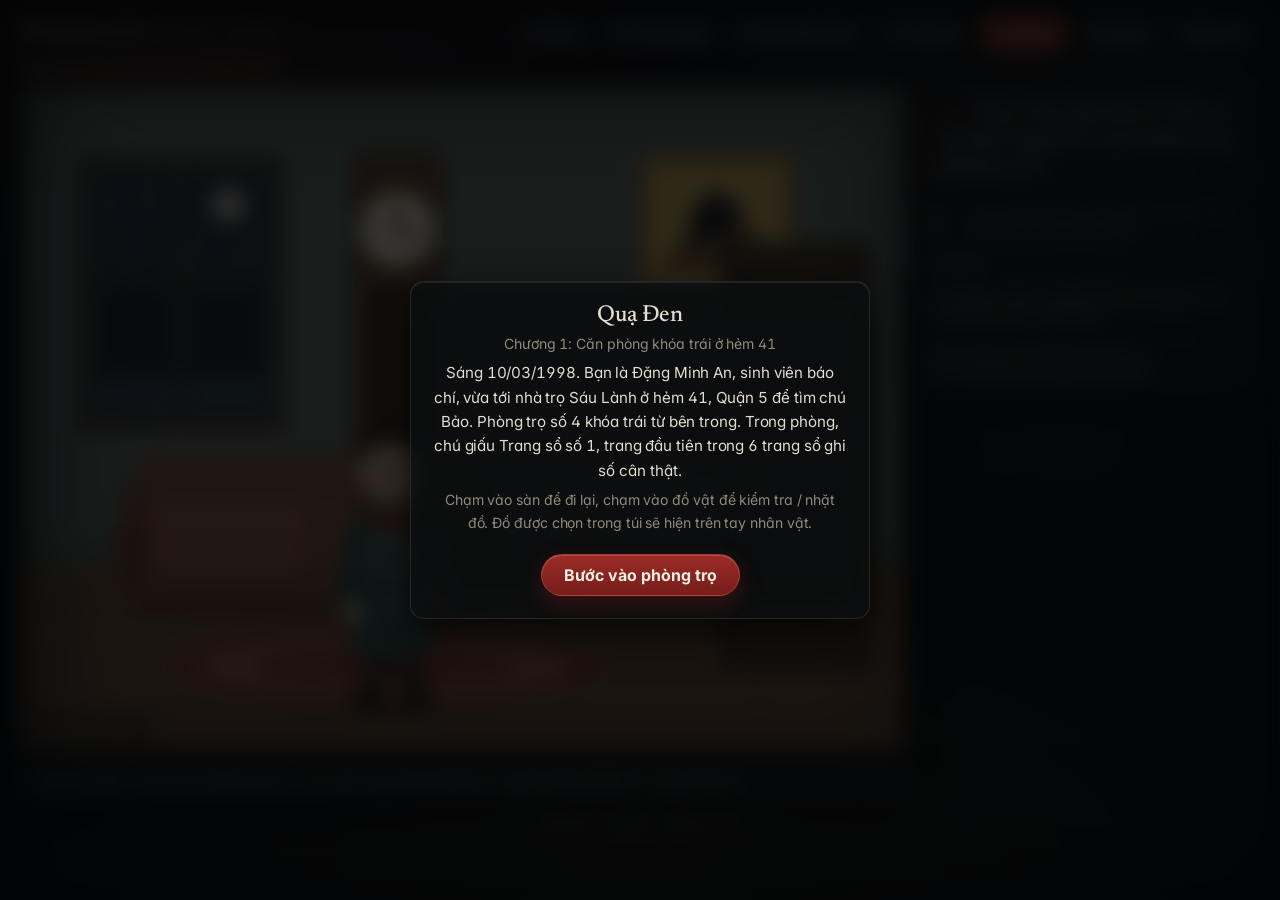
==== commit d939189f: "fix: dong bo chu hien thi chuong 1 theo kich ban hem 41" ====
--- a/frontend/game.html
+++ b/frontend/game.html
@@ -5,7 +5,7 @@
     <meta name="viewport" content="width=device-width, initial-scale=1, viewport-fit=cover" />
     <meta name="color-scheme" content="dark" />
     <link rel="icon" href="data:," />
-    <title>Quạ Đen: Chương 1, Dinh thự bị lãng quên</title>
+    <title>Quạ Đen: Chương 1, Căn phòng khóa trái ở hẻm 41</title>
     <link rel="preconnect" href="https://fonts.googleapis.com" />
     <link rel="preconnect" href="https://fonts.gstatic.com" crossorigin />
     <link href="https://fonts.googleapis.com/css2?family=Inter:wght@400;500;600;700&family=Newsreader:ital,opsz,wght@0,6..72,500;0,6..72,600;1,6..72,400&display=swap" rel="stylesheet" />
@@ -440,7 +440,7 @@
   <body>
     <div class="wrap">
       <div class="topbar">
-        <div class="room-name"><span id="roomName">Phòng khách</span><span class="chap">Quạ Đen · Chương 1</span></div>
+        <div class="room-name"><span id="roomName">Phòng trọ số 4</span><span class="chap">Quạ Đen · Chương 1</span></div>
         <button class="tbtn" id="btnHint" type="button">
           <svg viewBox="0 0 24 24" fill="none" stroke="currentColor" stroke-width="2"><path d="M9 18h6M10 21h4M12 3a6 6 0 0 0-4 10.5c.8.7 1 1.5 1 2.5h6c0-1 .2-1.8 1-2.5A6 6 0 0 0 12 3z"/></svg>
           Gợi ý
@@ -466,9 +466,9 @@
       <div class="game-layout">
         <div class="game-main">
           <div class="scene-shell" id="sceneShell">
-        <!-- ============ ROOM A : PHÒNG KHÁCH DINH THỰ ============ -->
+        <!-- ============ ROOM A : PHÒNG TRỌ SỐ 4 ============ -->
         <div class="scene active" id="scene-A">
-          <svg viewBox="0 0 800 600" preserveAspectRatio="xMidYMid slice" aria-label="Phòng khách">
+          <svg viewBox="0 0 800 600" preserveAspectRatio="xMidYMid slice" aria-label="Phòng trọ số 4">
             <rect x="0" y="0" width="800" height="432" fill="#66766c"/>
             <rect x="0" y="0" width="800" height="432" fill="#000" opacity="0.06"/>
             <rect x="0" y="404" width="800" height="28" fill="#57665d"/>
@@ -576,9 +576,9 @@
           <button class="hotspot" data-act="door" style="left:79.75%;top:24.7%;width:15.5%;height:62.3%" aria-label="Cửa chính"></button>
         </div>
 
-        <!-- ============ ROOM B : PHÒNG LÀM VIỆC ============ -->
+        <!-- ============ ROOM B : HÀNH LANG VÀ CẦU THANG ============ -->
         <div class="scene" id="scene-B">
-          <svg viewBox="0 0 800 600" preserveAspectRatio="xMidYMid slice" aria-label="Phòng làm việc">
+          <svg viewBox="0 0 800 600" preserveAspectRatio="xMidYMid slice" aria-label="Hành lang và cầu thang">
             <rect x="0" y="0" width="800" height="432" fill="#71606a"/>
             <rect x="0" y="404" width="800" height="28" fill="#61525b"/>
             <rect x="0" y="432" width="800" height="168" fill="#5f4634"/>
@@ -679,9 +679,9 @@
           <button class="hotspot" data-act="wardrobe" style="left:77.25%;top:9.7%;width:19.25%;height:69%" aria-label="Tủ quần áo"></button>
         </div>
 
-        <!-- ============ ROOM C : TẦNG HẦM ============ -->
+        <!-- ============ ROOM C : SÂN THƯỢNG PHƠI ĐỒ ============ -->
         <div class="scene" id="scene-C">
-          <svg viewBox="0 0 800 600" preserveAspectRatio="xMidYMid slice" aria-label="Tầng hầm">
+          <svg viewBox="0 0 800 600" preserveAspectRatio="xMidYMid slice" aria-label="Sân thượng phơi đồ">
             <rect x="0" y="0" width="800" height="432" fill="#68755e"/>
             <rect x="0" y="404" width="800" height="28" fill="#596650"/>
             <rect x="0" y="432" width="800" height="168" fill="#8a7a5f"/>
@@ -830,7 +830,7 @@
         <div class="vignette"></div>
         <button class="nav-arrow left" id="navLeft" type="button" aria-label="Đi sang phòng bên trái">‹</button>
         <button class="nav-arrow right" id="navRight" type="button" aria-label="Đi sang phòng bên phải">›</button>
-        <div class="room-tag" id="roomTag">Phòng khách</div>
+        <div class="room-tag" id="roomTag">Phòng trọ số 4</div>
       </div>
 
       <div class="controls-hint">
@@ -840,8 +840,8 @@
         </div><!-- /.game-main -->
 
         <aside class="game-side">
-          <div class="dialogue"><span id="dialogueText"><span class="who">Bà Lan:</span> Cháu vào tìm đồ cũ của chú Bảo đi, nhưng nhớ rời khỏi dinh thự trước 18:30.</span></div>
-          <div class="objective">Mục tiêu: <b id="objectiveText">Khám phá dinh thự cũ họ Trần và mở cửa tầng hầm trước 18:30.</b></div>
+          <div class="dialogue"><span id="dialogueText"><span class="who">An:</span> Nhà trọ Sáu Lành, hẻm 41. Phải tìm cho được Trang sổ số 1 của chú Bảo trong phòng trọ số 4.</span></div>
+          <div class="objective">Mục tiêu: <b id="objectiveText">Tìm Trang sổ số 1 mà chú Bảo giấu trong nhà trọ Sáu Lành, hẻm 41.</b></div>
 
           <div class="inv-wrap">
             <div class="inv-label">Túi đồ</div>
@@ -859,10 +859,10 @@
     <div class="overlay open" id="introOverlay">
       <div class="card">
         <h2>Quạ Đen</h2>
-        <p class="sub">Chương 1: Dinh thự bị lãng quên</p>
-        <p>17:00, dinh thự cũ của gia đình họ Trần ở Quận 3, bỏ không đã 5 năm. Bạn là Đặng Minh An, sinh viên báo chí. Bà Nguyễn Thị Lan cho bạn vào nhà tìm đồ cũ của chú Bảo và dặn phải rời đi trước 18:30 khi bà quay lại.</p>
-        <p class="sub">Trên trang đầu cuốn sổ bìa đen có vẽ một con quạ đen và dòng chữ: <b>Chân nến trong phòng khách không đứng đúng chỗ của nó.</b></p>
-        <button class="btn" id="btnStart" type="button">Bước vào dinh thự</button>
+        <p class="sub">Chương 1: Căn phòng khóa trái ở hẻm 41</p>
+        <p>Sáng 10/03/1998. Bạn là Đặng Minh An, sinh viên báo chí, vừa tới nhà trọ Sáu Lành ở hẻm 41, Quận 5 để tìm chú Bảo. Phòng trọ số 4 khóa trái từ bên trong. Trong phòng, chú giấu Trang sổ số 1, trang đầu tiên trong 6 trang sổ ghi số cân thật.</p>
+        <p class="sub">Chạm vào sàn để đi lại, chạm vào đồ vật để kiểm tra / nhặt đồ. Đồ được chọn trong túi sẽ hiện trên tay nhân vật.</p>
+        <button class="btn" id="btnStart" type="button">Bước vào phòng trọ</button>
       </div>
     </div>
 
@@ -875,14 +875,14 @@
     <div class="overlay" id="chatOverlay">
       <div class="card chat-card" id="chatCard">
         <div class="chat-head">
-          <div class="chat-avatar" id="chatAvatar">L</div>
+          <div class="chat-avatar" id="chatAvatar">S</div>
           <div class="chat-meta">
-            <h3 id="chatSpeaker">Bà Nguyễn Thị Lan</h3>
-            <span id="chatRole">Mẹ của Quân · Dinh thự họ Trần</span>
+            <h3 id="chatSpeaker">Bà Sáu Lành</h3>
+            <span id="chatRole">Chủ nhà trọ · Hẻm 41 Nguyễn Trãi, Quận 5</span>
           </div>
           <button class="close-x" id="chatClose" type="button" aria-label="Đóng hội thoại">✕</button>
         </div>
-        <div class="chat-body" id="chatBody">Cháu vào tìm đồ cũ của chú Bảo đi, nhưng nhớ rời khỏi nhà trước 18:30.</div>
+        <div class="chat-body" id="chatBody">Phòng trọ số 4 khóa trái từ bên trong rồi cháu ơi. Chú Bảo đi từ hôm qua chưa thấy về.</div>
         <div class="chat-choices" id="chatChoices"></div>
         <div class="chat-foot">
           <button class="btn small" id="chatNext" type="button">Tiếp tục</button>
@@ -893,9 +893,9 @@
     <!-- ending -->
     <div class="overlay" id="endOverlay">
       <div class="card">
-        <h2>Cửa tầng hầm mở ra</h2>
-        <p>Bạn mở được cửa tầng hầm ngay trước lúc bà Lan về tới, phát hiện Trần Minh Quân bị nhốt lâu ngày. Bạn gọi điện báo công an phường và thuyết phục gia đình ra trình diện.</p>
-        <p class="sub">Bạn nhận được Trang sổ số 1: chú Bảo ghi mình đã tới thư viện cũ ở Quận 1 để kiểm tra một dấu quạ đen khác.</p>
+        <h2>Cánh cửa mở ra</h2>
+        <p>Bạn tìm thấy Trang sổ số 1 trong phòng trọ số 4 ở nhà trọ Sáu Lành, hẻm 41. Ngoài hành lang, tiếng quạ kêu vang rồi xa dần. Còn 5 trang nữa, và đồng hồ đang chạy về phía 09:00 sáng 11/03.</p>
+        <p class="sub">Trang sổ số 1 ghi: chuyến 19/01, sổ 240 kg, cân thật 226 kg, lệch 14 kg.</p>
         <div class="end-stats">
           <div class="st"><b id="endTime">0:00</b><span>Thời gian</span></div>
           <div class="st"><b id="endHints">0</b><span>Gợi ý đã dùng</span></div>
@@ -913,44 +913,44 @@
     <script src="js/puzzle.js"></script>
     <script src="js/game.js"></script>
     <script>
-    /* UI tro chuyen nhan vat Chuong 1 (Dinh thu bi lang quen). */
+    /* UI tro chuyen nhan vat Chuong 1 (Nha tro Sau Lanh, hem 41). */
     (function(){
       "use strict";
       var nodes = {
         start: {
-          avatar: "L",
-          speaker: "Bà Nguyễn Thị Lan",
-          role: "Mẹ của Quân · 17:00, Dinh thự họ Trần (Quận 3)",
-          text: "Cháu vào tìm lại đồ cũ của chú cháu từng để quên đi. Nhớ phải ra khỏi nhà trước 18 giờ 30, lúc cô quay lại.",
+          avatar: "S",
+          speaker: "Bà Sáu Lành",
+          role: "Chủ nhà trọ · Hẻm 41 Nguyễn Trãi, Q5 (08:00, 10/03/1998)",
+          text: "Phòng trọ số 4 khóa trái từ bên trong rồi cháu ơi. Chú Bảo đi từ hôm qua chưa thấy về.",
           choices: [
-            { label: "Xem lại trang đầu cuốn sổ bìa đen của chú Bảo", next: "so_chu" },
-            { label: "Nghe cuộc gọi điện thoại bàn giữa chương (18:15)", next: "cuoc_goi" },
-            { label: "Xem đoạn kết khi mở được cửa tầng hầm", next: "ket_thuc" }
+            { label: "Hỏi về dấu vết chú Bảo để lại trong phòng trọ", next: "chu_bao" },
+            { label: "Hỏi về người lạ lảng vảng ngoài hành lang", next: "nguoi_la" },
+            { label: "Ghi nhận và tiếp tục tìm Trang sổ số 1", next: "an_note" }
           ]
         },
-        so_chu: {
-          avatar: "B",
-          speaker: "Cuốn sổ bìa đen (Chú Bảo)",
-          role: "Trang đầu · Dấu quạ đen",
-          text: "Gia đình họ Trần từng rất giàu, người cha nghiêm khắc, người con trai duy nhất chịu áp lực lớn vì chuyện học hành và thi cử, sau đó mất liên lạc với bạn bè. Chân nến trong phòng khách không đứng đúng chỗ của nó.",
+        chu_bao: {
+          avatar: "A",
+          speaker: "Đặng Minh An",
+          role: "Sinh viên báo chí · Cháu ruột chú Bảo",
+          text: "Chú Bảo chép tay số cân thật của 6 chuyến hàng vào 6 trang rời đóng dấu quạ đen. Trang sổ số 1 phải nằm đâu đó quanh nhà trọ Sáu Lành, hẻm 41 này.",
           choices: [
             { label: "Quay lại", next: "start" }
           ]
         },
-        cuoc_goi: {
+        nguoi_la: {
           avatar: "L",
-          speaker: "Bà Nguyễn Thị Lan (qua điện thoại bàn)",
-          role: "Biến cố giữa chương · 18:15",
-          text: "Alô, cô báo trước là cô sẽ về sớm hơn dự tính 15 phút. Cháu thu xếp ra khỏi nhà sớm nhé.",
+          speaker: "Người lạ ngoài cửa",
+          role: "Gõ cửa phòng trọ số 4",
+          text: "Này, ông Bảo có gửi lại tờ giấy cân hàng nào ở trong phòng không? Mở cửa nói chuyện chút đi.",
           choices: [
             { label: "Quay lại", next: "start" }
           ]
         },
-        ket_thuc: {
+        an_note: {
           avatar: "A",
           speaker: "Đặng Minh An",
-          role: "Kết thúc Chương 1 · Tầng hầm",
-          text: "Quân bị nhốt lâu ngày dưới tầng hầm và đang suy nhược. Cháu đã gọi điện báo công an tới hỗ trợ, cô Lan và Quân hãy cùng ra trình diện và khai rõ sự việc.",
+          role: "Mục tiêu Chương 1",
+          text: "Phải mở hộp thiếc dưới gầm giường, tìm chìa đồng ở sân thượng và nói dối người lạ ngoài cửa để giữ an toàn cho Trang sổ số 1.",
           choices: []
         }
       };
